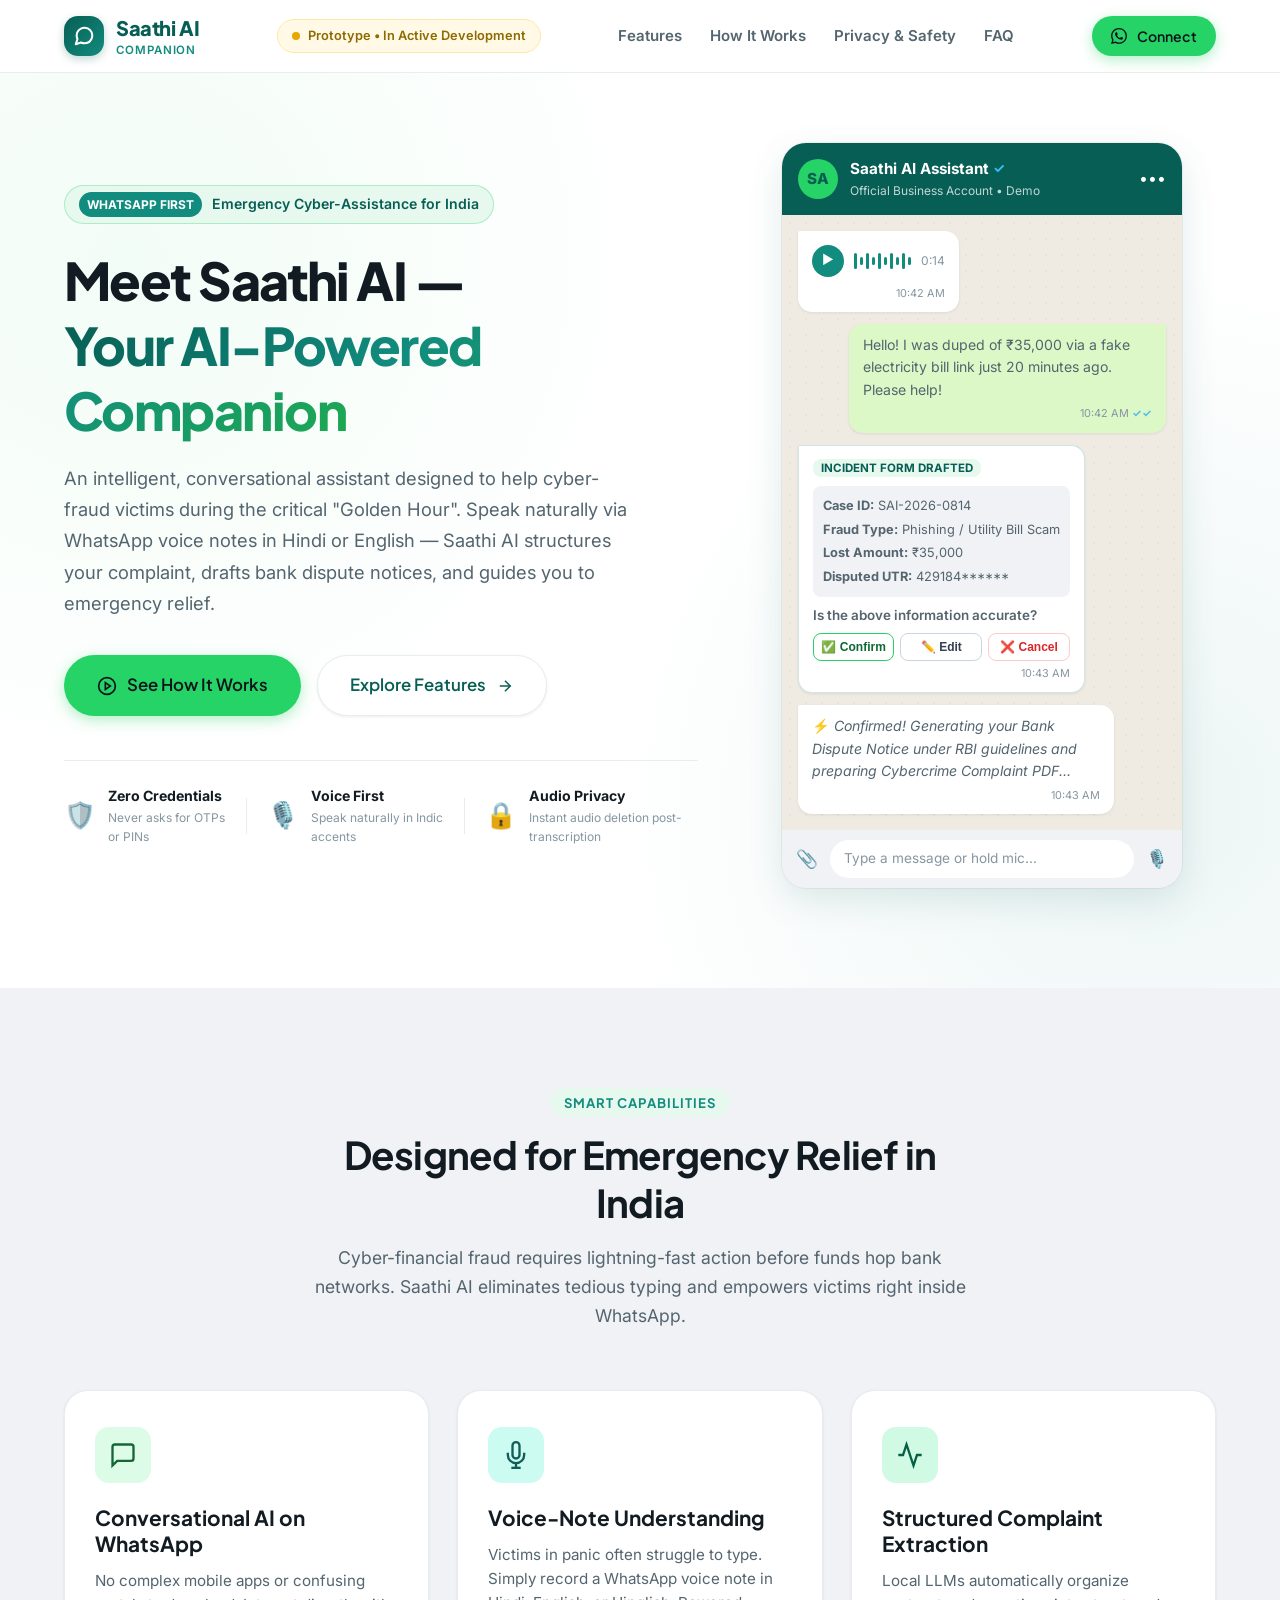
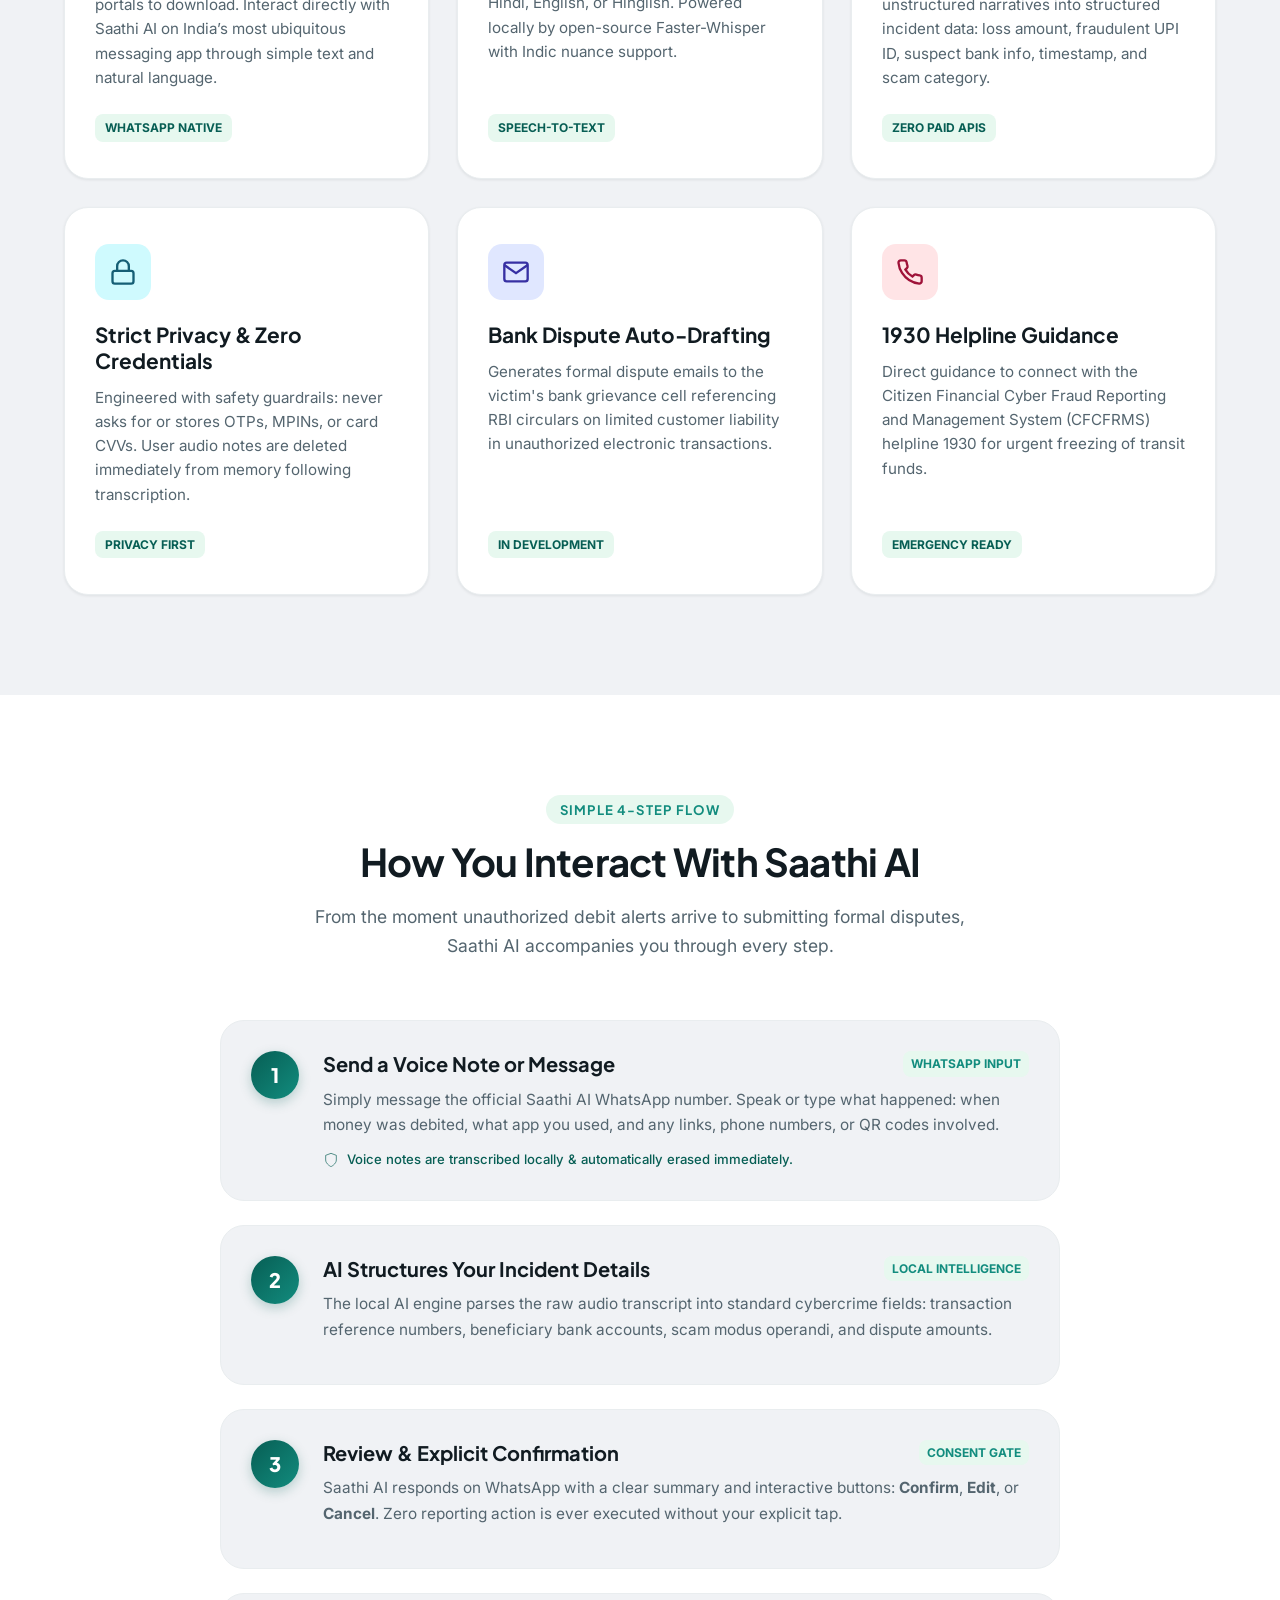
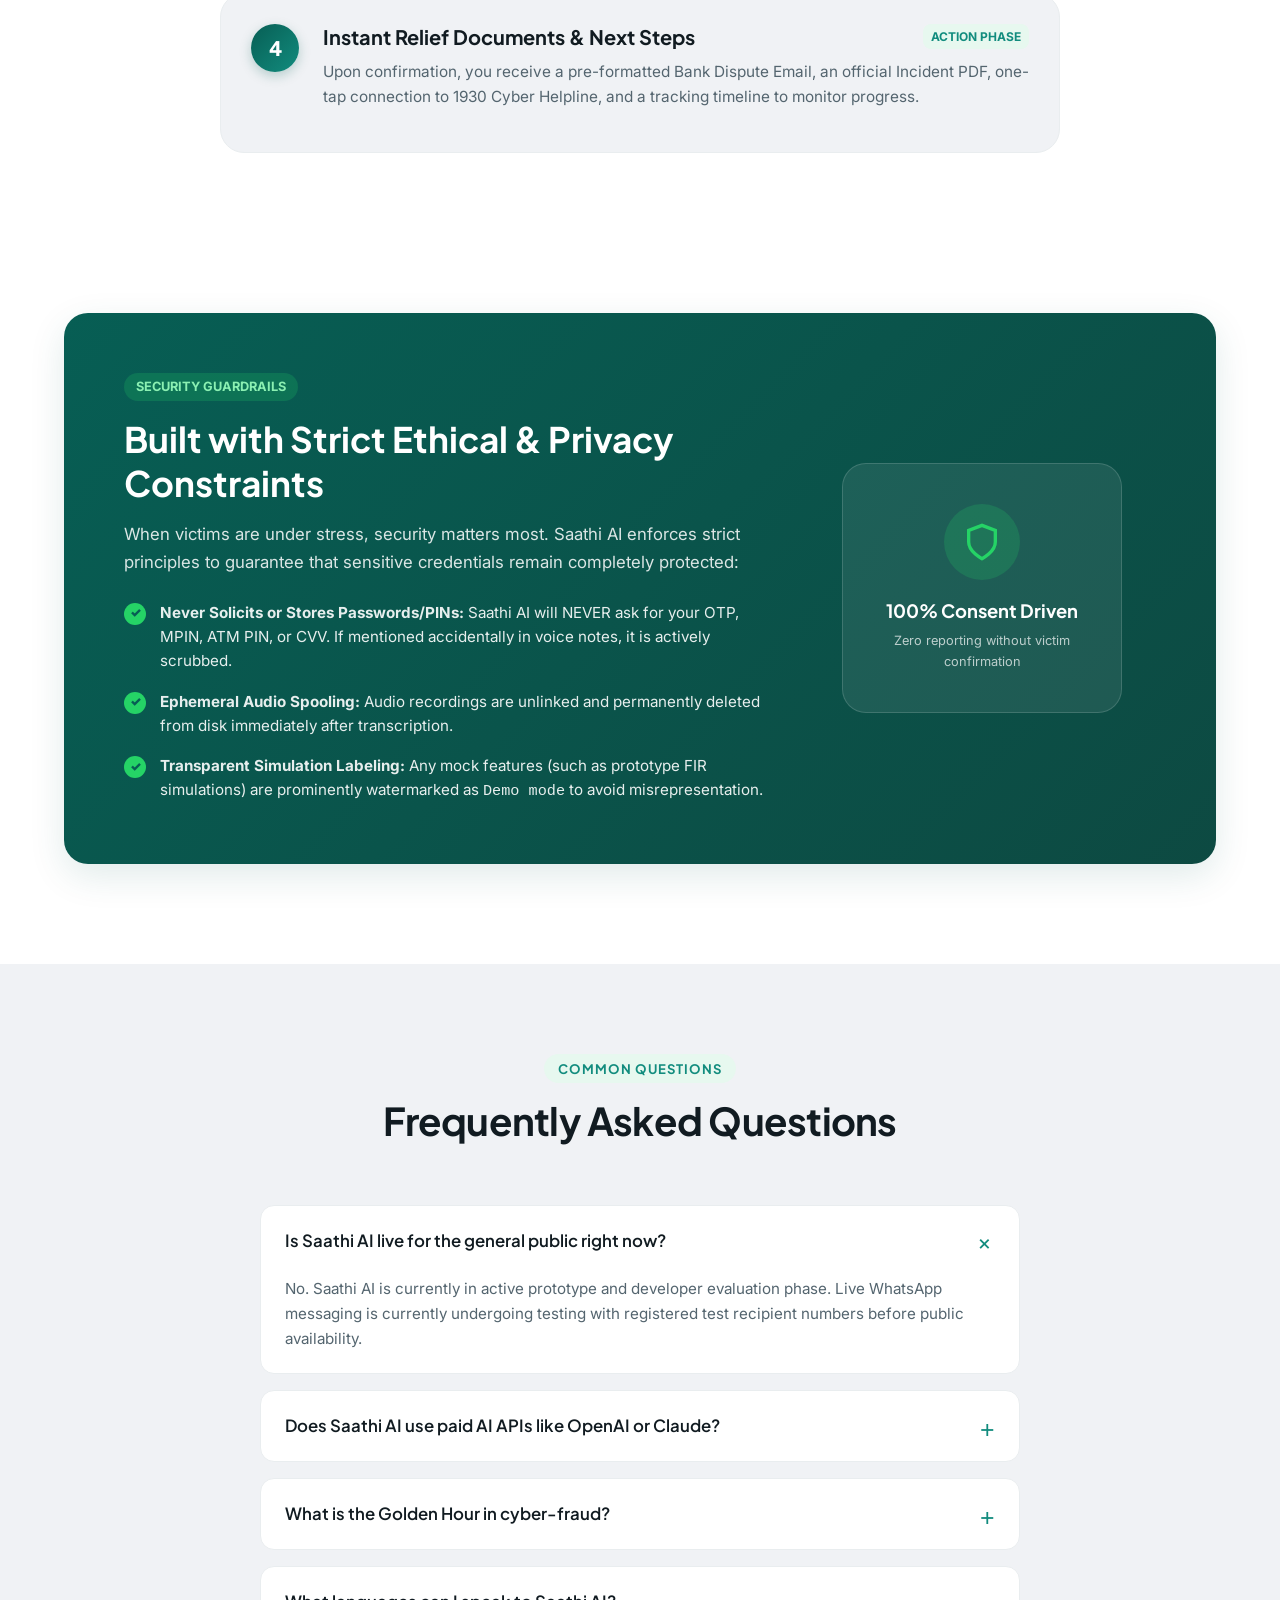
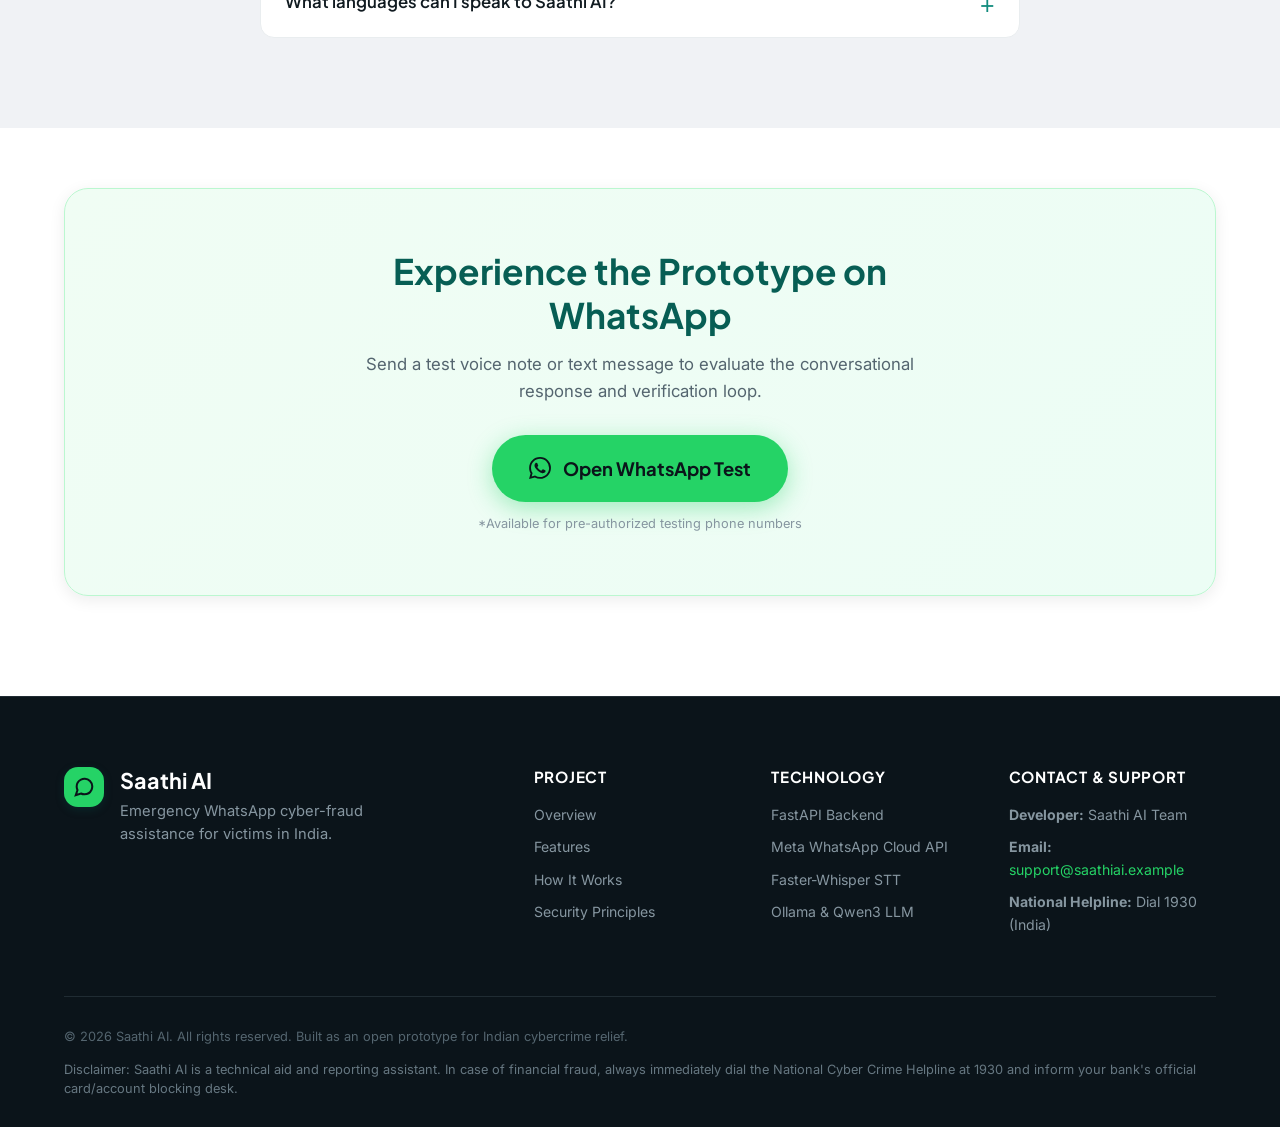
==== saathi-ai-landing/index.html @ 62396383 "feat(landing): create professional responsive Saathi AI landing page for Vercel deployment" ====
<!DOCTYPE html>
<html lang="en">
<head>
  <meta charset="UTF-8">
  <meta name="viewport" content="width=device-width, initial-scale=1.0">
  <title>Saathi AI — Your AI-Powered Companion</title>
  <meta name="description" content="Saathi AI is an intelligent emergency companion on WhatsApp providing voice-first cybercrime reporting guidance, bank dispute generation, and step-by-step assistance for fraud victims in India.">
  <meta name="keywords" content="Saathi AI, cybercrime assistant, WhatsApp AI, cyber fraud India, voice note complaint, 1930 cyber helpline">
  <meta property="og:title" content="Saathi AI — Your AI-Powered Companion">
  <meta property="og:description" content="Accessible, voice-first assistance on WhatsApp for cyber-fraud victims during the critical golden hour.">
  <meta property="og:type" content="website">

  <!-- Google Fonts -->
  <link rel="preconnect" href="https://fonts.googleapis.com">
  <link rel="preconnect" href="https://fonts.gstatic.com" crossorigin>
  <link href="https://fonts.googleapis.com/css2?family=Plus+Jakarta+Sans:wght@400;500;600;700;800&family=Inter:wght@400;500;600&display=swap" rel="stylesheet">

  <link rel="stylesheet" href="styles.css">
</head>
<body>

  <!-- Navigation -->
  <header class="navbar" id="navbar">
    <div class="nav-container">
      <a href="#" class="nav-logo" id="nav-logo">
        <div class="logo-icon">
          <svg viewBox="0 0 24 24" fill="none" stroke="currentColor" stroke-width="2.2" stroke-linecap="round" stroke-linejoin="round">
            <path d="M21 11.5a8.38 8.38 0 0 1-.9 3.8 8.5 8.5 0 0 1-7.6 4.7 8.38 8.38 0 0 1-3.8-.9L3 21l1.9-5.7a8.38 8.38 0 0 1-.9-3.8 8.5 8.5 0 0 1 4.7-7.6 8.38 8.38 0 0 1 3.8-.9h.5a8.48 8.48 0 0 1 8 8v.5z"/>
          </svg>
        </div>
        <div class="logo-text">
          <span class="brand-name">Saathi AI</span>
          <span class="brand-tag">Companion</span>
        </div>
      </a>

      <div class="status-badge" id="status-badge">
        <span class="pulse-dot"></span>
        <span>Prototype • In Active Development</span>
      </div>

      <nav class="nav-links" id="nav-links">
        <a href="#features" class="nav-link">Features</a>
        <a href="#how-it-works" class="nav-link">How It Works</a>
        <a href="#safety" class="nav-link">Privacy & Safety</a>
        <a href="#faq" class="nav-link">FAQ</a>
      </nav>

      <div class="nav-actions">
        <a href="#whatsapp-cta" class="btn btn-primary btn-sm" id="nav-whatsapp-btn">
          <svg viewBox="0 0 24 24" fill="currentColor" width="16" height="16">
            <path d="M17.472 14.382c-.297-.149-1.758-.867-2.03-.967-.273-.099-.471-.148-.67.15-.197.297-.767.966-.94 1.164-.173.199-.347.223-.644.075-.297-.15-1.255-.463-2.39-1.475-.883-.788-1.48-1.761-1.653-2.059-.173-.297-.018-.458.13-.606.134-.133.298-.347.446-.52.149-.174.198-.298.298-.497.099-.198.05-.371-.025-.52-.075-.149-.669-1.612-.916-2.207-.242-.579-.487-.5-.669-.51-.173-.008-.371-.01-.57-.01-.198 0-.52.074-.792.372-.272.297-1.04 1.016-1.04 2.479 0 1.462 1.065 2.875 1.213 3.074.149.198 2.096 3.2 5.077 4.487.709.306 1.262.489 1.694.625.712.227 1.36.195 1.871.118.571-.085 1.758-.719 2.006-1.413.248-.694.248-1.289.173-1.413-.074-.124-.272-.198-.57-.347m-5.421 7.403h-.004a9.87 9.87 0 01-5.031-1.378l-.361-.214-3.741.982.998-3.648-.235-.374a9.86 9.86 0 01-1.51-5.26c.001-5.45 4.436-9.884 9.888-9.884 2.64 0 5.122 1.03 6.988 2.898a9.825 9.825 0 012.893 6.994c-.003 5.45-4.437 9.884-9.885 9.884m8.413-18.297A11.815 11.815 0 0012.05 0C5.495 0 .16 5.335.157 11.892c0 2.096.547 4.142 1.588 5.945L.057 24l6.305-1.654a11.882 11.882 0 005.683 1.448h.005c6.554 0 11.89-5.335 11.893-11.893a11.821 11.821 0 00-3.48-8.413z"/>
          </svg>
          <span>Connect</span>
        </a>
        <button class="mobile-toggle" id="mobile-toggle" aria-label="Toggle navigation menu">
          <span></span>
          <span></span>
          <span></span>
        </button>
      </div>
    </div>
  </header>

  <!-- Hero Section -->
  <main>
    <section class="hero-section" id="hero">
      <div class="hero-bg-glow"></div>
      <div class="container hero-container">
        
        <div class="hero-content">
          <div class="announcement-pill" id="hero-badge">
            <span class="pill-badge">WhatsApp First</span>
            <span class="pill-text">Emergency Cyber-Assistance for India</span>
          </div>

          <h1 class="hero-title" id="hero-title">
            Meet Saathi AI — <br>
            <span class="text-gradient">Your AI-Powered Companion</span>
          </h1>

          <p class="hero-subtitle" id="hero-subtitle">
            An intelligent, conversational assistant designed to help cyber-fraud victims during the critical "Golden Hour". Speak naturally via WhatsApp voice notes in Hindi or English — Saathi AI structures your complaint, drafts bank dispute notices, and guides you to emergency relief.
          </p>

          <div class="hero-cta-group">
            <a href="#how-it-works" class="btn btn-primary btn-lg" id="cta-explore-btn">
              <svg viewBox="0 0 24 24" fill="none" stroke="currentColor" stroke-width="2" width="20" height="20">
                <circle cx="12" cy="12" r="10"></circle>
                <polygon points="10 8 16 12 10 16 10 8"></polygon>
              </svg>
              <span>See How It Works</span>
            </a>
            <a href="#features" class="btn btn-secondary btn-lg" id="cta-features-btn">
              <span>Explore Features</span>
              <svg viewBox="0 0 24 24" fill="none" stroke="currentColor" stroke-width="2" width="18" height="18">
                <line x1="5" y1="12" x2="19" y2="12"></line>
                <polyline points="12 5 19 12 12 19"></polyline>
              </svg>
            </a>
          </div>

          <div class="hero-trust-metrics">
            <div class="trust-item">
              <span class="trust-icon">🛡️</span>
              <div class="trust-text">
                <strong>Zero Credentials</strong>
                <span>Never asks for OTPs or PINs</span>
              </div>
            </div>
            <div class="trust-divider"></div>
            <div class="trust-item">
              <span class="trust-icon">🎙️</span>
              <div class="trust-text">
                <strong>Voice First</strong>
                <span>Speak naturally in Indic accents</span>
              </div>
            </div>
            <div class="trust-divider"></div>
            <div class="trust-item">
              <span class="trust-icon">🔒</span>
              <div class="trust-text">
                <strong>Audio Privacy</strong>
                <span>Instant audio deletion post-transcription</span>
              </div>
            </div>
          </div>
        </div>

        <!-- WhatsApp Chat Simulation Device -->
        <div class="hero-visual">
          <div class="chat-device-card" id="chat-simulation">
            <div class="device-header">
              <div class="wa-avatar">
                <div class="wa-bot-avatar">SA</div>
              </div>
              <div class="wa-contact-info">
                <div class="wa-name">Saathi AI Assistant <span class="verified-check">✓</span></div>
                <div class="wa-status">Official Business Account • Demo</div>
              </div>
              <div class="wa-actions">
                <span class="dot-menu">•••</span>
              </div>
            </div>

            <div class="device-body" id="chat-messages">
              <div class="wa-bubble wa-incoming" style="animation-delay: 0.1s;">
                <div class="voice-note-preview">
                  <div class="play-btn">▶</div>
                  <div class="waveform">
                    <span></span><span></span><span></span><span></span><span></span><span></span><span></span><span></span><span></span><span></span>
                  </div>
                  <span class="voice-duration">0:14</span>
                </div>
                <div class="wa-time">10:42 AM</div>
              </div>

              <div class="wa-bubble wa-outgoing" style="animation-delay: 0.3s;">
                <p>Hello! I was duped of ₹35,000 via a fake electricity bill link just 20 minutes ago. Please help!</p>
                <div class="wa-time">10:42 AM <span class="blue-ticks">✓✓</span></div>
              </div>

              <div class="wa-bubble wa-incoming system-card" style="animation-delay: 0.5s;">
                <div class="system-header">
                  <span class="badge-tag">Incident Form Drafted</span>
                </div>
                <div class="form-preview">
                  <p><strong>Case ID:</strong> SAI-2026-0814</p>
                  <p><strong>Fraud Type:</strong> Phishing / Utility Bill Scam</p>
                  <p><strong>Lost Amount:</strong> ₹35,000</p>
                  <p><strong>Disputed UTR:</strong> 429184******</p>
                </div>
                <p class="verification-prompt">Is the above information accurate?</p>
                <div class="chat-buttons">
                  <button class="chat-btn btn-confirm">✅ Confirm</button>
                  <button class="chat-btn btn-edit">✏️ Edit</button>
                  <button class="chat-btn btn-cancel">❌ Cancel</button>
                </div>
                <div class="wa-time">10:43 AM</div>
              </div>

              <div class="wa-bubble wa-incoming" style="animation-delay: 0.7s;">
                <p>⚡ <em>Confirmed! Generating your Bank Dispute Notice under RBI guidelines and preparing Cybercrime Complaint PDF...</em></p>
                <div class="wa-time">10:43 AM</div>
              </div>
            </div>

            <div class="device-footer">
              <span class="type-icon">📎</span>
              <div class="type-input">Type a message or hold mic...</div>
              <span class="mic-icon">🎙️</span>
            </div>
          </div>
        </div>

      </div>
    </section>

    <!-- Features Section -->
    <section class="features-section" id="features">
      <div class="container">
        
        <div class="section-header text-center">
          <div class="section-tag" id="features-tag">Smart Capabilities</div>
          <h2 class="section-title">Designed for Emergency Relief in India</h2>
          <p class="section-description">
            Cyber-financial fraud requires lightning-fast action before funds hop bank networks. Saathi AI eliminates tedious typing and empowers victims right inside WhatsApp.
          </p>
        </div>

        <div class="features-grid">
          
          <div class="feature-card" id="feature-conversational">
            <div class="card-icon-wrapper bg-green-soft">
              <svg viewBox="0 0 24 24" fill="none" stroke="currentColor" stroke-width="2" class="feature-svg">
                <path d="M21 15a2 2 0 0 1-2 2H7l-4 4V5a2 2 0 0 1 2-2h14a2 2 0 0 1 2 2z"></path>
              </svg>
            </div>
            <h3 class="card-title">Conversational AI on WhatsApp</h3>
            <p class="card-text">
              No complex mobile apps or confusing portals to download. Interact directly with Saathi AI on India’s most ubiquitous messaging app through simple text and natural language.
            </p>
            <div class="card-badge">WhatsApp Native</div>
          </div>

          <div class="feature-card" id="feature-voice">
            <div class="card-icon-wrapper bg-teal-soft">
              <svg viewBox="0 0 24 24" fill="none" stroke="currentColor" stroke-width="2" class="feature-svg">
                <path d="M12 1a3 3 0 0 0-3 3v8a3 3 0 0 0 6 0V4a3 3 0 0 0-3-3z"></path>
                <path d="M19 10v2a7 7 0 0 1-14 0v-2"></path>
                <line x1="12" y1="19" x2="12" y2="23"></line>
                <line x1="8" y1="23" x2="16" y2="23"></line>
              </svg>
            </div>
            <h3 class="card-title">Voice-Note Understanding</h3>
            <p class="card-text">
              Victims in panic often struggle to type. Simply record a WhatsApp voice note in Hindi, English, or Hinglish. Powered locally by open-source Faster-Whisper with Indic nuance support.
            </p>
            <div class="card-badge">Speech-to-Text</div>
          </div>

          <div class="feature-card" id="feature-structuring">
            <div class="card-icon-wrapper bg-emerald-soft">
              <svg viewBox="0 0 24 24" fill="none" stroke="currentColor" stroke-width="2" class="feature-svg">
                <polyline points="22 12 18 12 15 21 9 3 6 12 2 12"></polyline>
              </svg>
            </div>
            <h3 class="card-title">Structured Complaint Extraction</h3>
            <p class="card-text">
              Local LLMs automatically organize unstructured narratives into structured incident data: loss amount, fraudulent UPI ID, suspect bank info, timestamp, and scam category.
            </p>
            <div class="card-badge">Zero Paid APIs</div>
          </div>

          <div class="feature-card" id="feature-privacy">
            <div class="card-icon-wrapper bg-cyan-soft">
              <svg viewBox="0 0 24 24" fill="none" stroke="currentColor" stroke-width="2" class="feature-svg">
                <rect x="3" y="11" width="18" height="11" rx="2" ry="2"></rect>
                <path d="M7 11V7a5 5 0 0 1 10 0v4"></path>
              </svg>
            </div>
            <h3 class="card-title">Strict Privacy & Zero Credentials</h3>
            <p class="card-text">
              Engineered with safety guardrails: never asks for or stores OTPs, MPINs, or card CVVs. User audio notes are deleted immediately from memory following transcription.
            </p>
            <div class="card-badge">Privacy First</div>
          </div>

          <div class="feature-card" id="feature-bank-email">
            <div class="card-icon-wrapper bg-indigo-soft">
              <svg viewBox="0 0 24 24" fill="none" stroke="currentColor" stroke-width="2" class="feature-svg">
                <path d="M4 4h16c1.1 0 2 .9 2 2v12c0 1.1-.9 2-2 2H4c-1.1 0-2-.9-2-2V6c0-1.1.9-2 2-2z"></path>
                <polyline points="22,6 12,13 2,6"></polyline>
              </svg>
            </div>
            <h3 class="card-title">Bank Dispute Auto-Drafting</h3>
            <p class="card-text">
              Generates formal dispute emails to the victim's bank grievance cell referencing RBI circulars on limited customer liability in unauthorized electronic transactions.
            </p>
            <div class="card-badge">In Development</div>
          </div>

          <div class="feature-card" id="feature-helpline">
            <div class="card-icon-wrapper bg-rose-soft">
              <svg viewBox="0 0 24 24" fill="none" stroke="currentColor" stroke-width="2" class="feature-svg">
                <path d="M22 16.92v3a2 2 0 0 1-2.18 2 19.79 19.79 0 0 1-8.63-3.07 19.5 19.5 0 0 1-6-6 19.79 19.79 0 0 1-3.07-8.67A2 2 0 0 1 4.11 2h3a2 2 0 0 1 2 1.72 12.84 12.84 0 0 0 .7 2.81 2 2 0 0 1-.45 2.11L8.09 9.91a16 16 0 0 0 6 6l1.27-1.27a2 2 0 0 1 2.11-.45 12.84 12.84 0 0 0 2.81.7A2 2 0 0 1 22 16.92z"></path>
              </svg>
            </div>
            <h3 class="card-title">1930 Helpline Guidance</h3>
            <p class="card-text">
              Direct guidance to connect with the Citizen Financial Cyber Fraud Reporting and Management System (CFCFRMS) helpline 1930 for urgent freezing of transit funds.
            </p>
            <div class="card-badge">Emergency Ready</div>
          </div>

        </div>

      </div>
    </section>

    <!-- How It Works Section -->
    <section class="workflow-section" id="how-it-works">
      <div class="container">
        
        <div class="section-header text-center">
          <div class="section-tag" id="how-tag">Simple 4-Step Flow</div>
          <h2 class="section-title">How You Interact With Saathi AI</h2>
          <p class="section-description">
            From the moment unauthorized debit alerts arrive to submitting formal disputes, Saathi AI accompanies you through every step.
          </p>
        </div>

        <div class="timeline-container">
          
          <div class="timeline-step">
            <div class="step-marker">
              <span class="step-num">1</span>
            </div>
            <div class="step-content">
              <div class="step-header">
                <h3 class="step-title">Send a Voice Note or Message</h3>
                <span class="step-tag">WhatsApp Input</span>
              </div>
              <p class="step-desc">
                Simply message the official Saathi AI WhatsApp number. Speak or type what happened: when money was debited, what app you used, and any links, phone numbers, or QR codes involved.
              </p>
              <div class="step-note">
                <svg viewBox="0 0 24 24" fill="none" stroke="currentColor" width="16" height="16">
                  <path d="M12 22s8-4 8-10V5l-8-3-8 3v7c0 6 8 10 8 10z"></path>
                </svg>
                <span>Voice notes are transcribed locally & automatically erased immediately.</span>
              </div>
            </div>
          </div>

          <div class="timeline-step">
            <div class="step-marker">
              <span class="step-num">2</span>
            </div>
            <div class="step-content">
              <div class="step-header">
                <h3 class="step-title">AI Structures Your Incident Details</h3>
                <span class="step-tag">Local Intelligence</span>
              </div>
              <p class="step-desc">
                The local AI engine parses the raw audio transcript into standard cybercrime fields: transaction reference numbers, beneficiary bank accounts, scam modus operandi, and dispute amounts.
              </p>
            </div>
          </div>

          <div class="timeline-step">
            <div class="step-marker">
              <span class="step-num">3</span>
            </div>
            <div class="step-content">
              <div class="step-header">
                <h3 class="step-title">Review & Explicit Confirmation</h3>
                <span class="step-tag">Consent Gate</span>
              </div>
              <p class="step-desc">
                Saathi AI responds on WhatsApp with a clear summary and interactive buttons: <strong>Confirm</strong>, <strong>Edit</strong>, or <strong>Cancel</strong>. Zero reporting action is ever executed without your explicit tap.
              </p>
            </div>
          </div>

          <div class="timeline-step">
            <div class="step-marker">
              <span class="step-num">4</span>
            </div>
            <div class="step-content">
              <div class="step-header">
                <h3 class="step-title">Instant Relief Documents & Next Steps</h3>
                <span class="step-tag">Action Phase</span>
              </div>
              <p class="step-desc">
                Upon confirmation, you receive a pre-formatted Bank Dispute Email, an official Incident PDF, one-tap connection to 1930 Cyber Helpline, and a tracking timeline to monitor progress.
              </p>
            </div>
          </div>

        </div>

      </div>
    </section>

    <!-- Safety & Privacy Commitment -->
    <section class="safety-section" id="safety">
      <div class="container">
        <div class="safety-banner">
          <div class="safety-content">
            <div class="safety-badge">Security Guardrails</div>
            <h2 class="safety-title">Built with Strict Ethical & Privacy Constraints</h2>
            <p class="safety-desc">
              When victims are under stress, security matters most. Saathi AI enforces strict principles to guarantee that sensitive credentials remain completely protected:
            </p>
            <ul class="safety-list">
              <li>
                <span class="check-icon">✓</span>
                <div><strong>Never Solicits or Stores Passwords/PINs:</strong> Saathi AI will NEVER ask for your OTP, MPIN, ATM PIN, or CVV. If mentioned accidentally in voice notes, it is actively scrubbed.</div>
              </li>
              <li>
                <span class="check-icon">✓</span>
                <div><strong>Ephemeral Audio Spooling:</strong> Audio recordings are unlinked and permanently deleted from disk immediately after transcription.</div>
              </li>
              <li>
                <span class="check-icon">✓</span>
                <div><strong>Transparent Simulation Labeling:</strong> Any mock features (such as prototype FIR simulations) are prominently watermarked as <code>Demo mode</code> to avoid misrepresentation.</div>
              </li>
            </ul>
          </div>
          <div class="safety-visual">
            <div class="shield-graphic">
              <div class="shield-circle">
                <svg viewBox="0 0 24 24" fill="none" stroke="currentColor" stroke-width="2" class="shield-icon">
                  <path d="M12 22s8-4 8-10V5l-8-3-8 3v7c0 6 8 10 8 10z"></path>
                </svg>
              </div>
              <span class="shield-label">100% Consent Driven</span>
              <span class="shield-sub">Zero reporting without victim confirmation</span>
            </div>
          </div>
        </div>
      </div>
    </section>

    <!-- Interactive FAQ Section -->
    <section class="faq-section" id="faq">
      <div class="container">
        <div class="section-header text-center">
          <div class="section-tag">Common Questions</div>
          <h2 class="section-title">Frequently Asked Questions</h2>
        </div>

        <div class="faq-accordion" id="faq-accordion">
          
          <div class="faq-item">
            <button class="faq-question" aria-expanded="false">
              <span>Is Saathi AI live for the general public right now?</span>
              <span class="faq-arrow">+</span>
            </button>
            <div class="faq-answer">
              <p>
                No. Saathi AI is currently in active prototype and developer evaluation phase. Live WhatsApp messaging is currently undergoing testing with registered test recipient numbers before public availability.
              </p>
            </div>
          </div>

          <div class="faq-item">
            <button class="faq-question" aria-expanded="false">
              <span>Does Saathi AI use paid AI APIs like OpenAI or Claude?</span>
              <span class="faq-arrow">+</span>
            </button>
            <div class="faq-answer">
              <p>
                No. Saathi AI is built strictly with self-hosted open-source models (Faster-Whisper for transcription and Ollama running Qwen models for extraction), ensuring privacy and sustainability without recurring API costs.
              </p>
            </div>
          </div>

          <div class="faq-item">
            <button class="faq-question" aria-expanded="false">
              <span>What is the Golden Hour in cyber-fraud?</span>
              <span class="faq-arrow">+</span>
            </button>
            <div class="faq-answer">
              <p>
                The first 2 to 3 hours immediately following an unauthorized transaction represent the critical window when fraudulent funds can be flagged and frozen in transit across beneficiary accounts before scammers cash out via ATMs or crypto.
              </p>
            </div>
          </div>

          <div class="faq-item">
            <button class="faq-question" aria-expanded="false">
              <span>What languages can I speak to Saathi AI?</span>
              <span class="faq-arrow">+</span>
            </button>
            <div class="faq-answer">
              <p>
                The speech recognition engine supports Hindi, English, and conversational Hinglish commonly used across India, allowing you to narrate your situation naturally without formal phrasing.
              </p>
            </div>
          </div>

        </div>
      </div>
    </section>

    <!-- WhatsApp CTA Banner -->
    <section class="cta-banner-section" id="whatsapp-cta">
      <div class="container">
        <div class="cta-banner-card">
          <div class="cta-banner-content">
            <h2 class="cta-title">Experience the Prototype on WhatsApp</h2>
            <p class="cta-subtitle">
              Send a test voice note or text message to evaluate the conversational response and verification loop.
            </p>
            <div class="cta-actions">
              <a href="https://wa.me/?text=Hello%20Saathi%20AI" target="_blank" rel="noopener noreferrer" class="btn btn-whatsapp-large" id="cta-launch-wa">
                <svg viewBox="0 0 24 24" fill="currentColor" width="22" height="22">
                  <path d="M17.472 14.382c-.297-.149-1.758-.867-2.03-.967-.273-.099-.471-.148-.67.15-.197.297-.767.966-.94 1.164-.173.199-.347.223-.644.075-.297-.15-1.255-.463-2.39-1.475-.883-.788-1.48-1.761-1.653-2.059-.173-.297-.018-.458.13-.606.134-.133.298-.347.446-.52.149-.174.198-.298.298-.497.099-.198.05-.371-.025-.52-.075-.149-.669-1.612-.916-2.207-.242-.579-.487-.5-.669-.51-.173-.008-.371-.01-.57-.01-.198 0-.52.074-.792.372-.272.297-1.04 1.016-1.04 2.479 0 1.462 1.065 2.875 1.213 3.074.149.198 2.096 3.2 5.077 4.487.709.306 1.262.489 1.694.625.712.227 1.36.195 1.871.118.571-.085 1.758-.719 2.006-1.413.248-.694.248-1.289.173-1.413-.074-.124-.272-.198-.57-.347m-5.421 7.403h-.004a9.87 9.87 0 01-5.031-1.378l-.361-.214-3.741.982.998-3.648-.235-.374a9.86 9.86 0 01-1.51-5.26c.001-5.45 4.436-9.884 9.888-9.884 2.64 0 5.122 1.03 6.988 2.898a9.825 9.825 0 012.893 6.994c-.003 5.45-4.437 9.884-9.885 9.884m8.413-18.297A11.815 11.815 0 0012.05 0C5.495 0 .16 5.335.157 11.892c0 2.096.547 4.142 1.588 5.945L.057 24l6.305-1.654a11.882 11.882 0 005.683 1.448h.005c6.554 0 11.89-5.335 11.893-11.893a11.821 11.821 0 00-3.48-8.413z"/>
                </svg>
                <span>Open WhatsApp Test</span>
              </a>
              <span class="cta-note">*Available for pre-authorized testing phone numbers</span>
            </div>
          </div>
        </div>
      </div>
    </section>
  </main>

  <!-- Footer -->
  <footer class="footer" id="footer">
    <div class="container footer-container">
      <div class="footer-top">
        <div class="footer-brand">
          <div class="logo-icon footer-logo-icon">
            <svg viewBox="0 0 24 24" fill="none" stroke="currentColor" stroke-width="2.2">
              <path d="M21 11.5a8.38 8.38 0 0 1-.9 3.8 8.5 8.5 0 0 1-7.6 4.7 8.38 8.38 0 0 1-3.8-.9L3 21l1.9-5.7a8.38 8.38 0 0 1-.9-3.8 8.5 8.5 0 0 1 4.7-7.6 8.38 8.38 0 0 1 3.8-.9h.5a8.48 8.48 0 0 1 8 8v.5z"/>
            </svg>
          </div>
          <div>
            <h3 class="footer-brand-title">Saathi AI</h3>
            <p class="footer-brand-desc">Emergency WhatsApp cyber-fraud assistance for victims in India.</p>
          </div>
        </div>

        <div class="footer-links-group">
          <div class="footer-col">
            <h4>Project</h4>
            <a href="#hero">Overview</a>
            <a href="#features">Features</a>
            <a href="#how-it-works">How It Works</a>
            <a href="#safety">Security Principles</a>
          </div>

          <div class="footer-col">
            <h4>Technology</h4>
            <span>FastAPI Backend</span>
            <span>Meta WhatsApp Cloud API</span>
            <span>Faster-Whisper STT</span>
            <span>Ollama & Qwen3 LLM</span>
          </div>

          <div class="footer-col">
            <h4>Contact & Support</h4>
            <p class="contact-item"><strong>Developer:</strong> Saathi AI Team</p>
            <p class="contact-item"><strong>Email:</strong> <a href="mailto:support@saathiai.example">support@saathiai.example</a></p>
            <p class="contact-item"><strong>National Helpline:</strong> Dial 1930 (India)</p>
          </div>
        </div>
      </div>

      <div class="footer-bottom">
        <p class="copyright">© 2026 Saathi AI. All rights reserved. Built as an open prototype for Indian cybercrime relief.</p>
        <p class="disclaimer">Disclaimer: Saathi AI is a technical aid and reporting assistant. In case of financial fraud, always immediately dial the National Cyber Crime Helpline at 1930 and inform your bank's official card/account blocking desk.</p>
      </div>
    </div>
  </footer>

  <script src="script.js"></script>
</body>
</html>
---- saathi-ai-landing/styles.css ----
/* ==========================================================================
   Saathi AI — Modern WhatsApp-Inspired Landing Page Stylesheet
   ========================================================================== */

:root {
  /* WhatsApp Brand Color Palette */
  --wa-primary: #128C7E;
  --wa-primary-dark: #075E54;
  --wa-accent: #25D366;
  --wa-accent-hover: #20bd5a;
  --wa-light-green: #e7f8ef;
  --wa-bubble-in: #ffffff;
  --wa-bubble-out: #dcf8c6;
  --wa-bg-chat: #efeae2;
  
  /* Neutral & Dark UI Shades */
  --text-main: #111b21;
  --text-secondary: #54656f;
  --text-muted: #8696a0;
  --surface-white: #ffffff;
  --surface-alt: #f0f2f5;
  --surface-card: #ffffff;
  --border-light: #e9edef;
  --border-subtle: #d1d7db;
  
  /* Shadows & Glows */
  --shadow-sm: 0 1px 3px rgba(11, 20, 26, 0.08);
  --shadow-md: 0 4px 16px rgba(11, 20, 26, 0.08);
  --shadow-lg: 0 12px 36px rgba(7, 94, 84, 0.12);
  --shadow-glow: 0 0 24px rgba(37, 211, 102, 0.25);

  /* Typography */
  --font-heading: 'Plus Jakarta Sans', -apple-system, BlinkMacSystemFont, 'Segoe UI', Roboto, sans-serif;
  --font-body: 'Inter', -apple-system, BlinkMacSystemFont, 'Segoe UI', Roboto, sans-serif;
  
  /* Radius */
  --radius-sm: 8px;
  --radius-md: 14px;
  --radius-lg: 24px;
  --radius-full: 9999px;

  /* Transitions */
  --transition-fast: 0.2s cubic-bezier(0.4, 0, 0.2, 1);
  --transition-smooth: 0.35s cubic-bezier(0.16, 1, 0.3, 1);
}

/* Reset & Base */
*, *::before, *::after {
  box-sizing: border-box;
  margin: 0;
  padding: 0;
}

html {
  scroll-behavior: smooth;
  font-size: 16px;
}

body {
  font-family: var(--font-body);
  color: var(--text-main);
  background-color: var(--surface-white);
  line-height: 1.6;
  -webkit-font-smoothing: antialiased;
  -moz-osx-font-smoothing: grayscale;
  overflow-x: hidden;
}

/* Typography Helpers */
h1, h2, h3, h4, h5, h6 {
  font-family: var(--font-heading);
  color: var(--text-main);
  font-weight: 700;
  line-height: 1.25;
}

p {
  color: var(--text-secondary);
}

a {
  text-decoration: none;
  color: inherit;
  transition: color var(--transition-fast);
}

.container {
  width: 100%;
  max-width: 1200px;
  margin: 0 auto;
  padding: 0 24px;
}

.text-center {
  text-align: center;
}

.text-gradient {
  background: linear-gradient(135deg, var(--wa-primary-dark) 0%, var(--wa-primary) 50%, #1da851 100%);
  -webkit-background-clip: text;
  -webkit-text-fill-color: transparent;
}

/* ==========================================================================
   Buttons & Interactive Elements
   ========================================================================== */

.btn {
  display: inline-flex;
  align-items: center;
  justify-content: center;
  gap: 10px;
  font-family: var(--font-heading);
  font-weight: 600;
  font-size: 0.95rem;
  border-radius: var(--radius-full);
  padding: 12px 24px;
  cursor: pointer;
  border: 1px solid transparent;
  transition: all var(--transition-smooth);
}

.btn-sm {
  padding: 8px 18px;
  font-size: 0.88rem;
}

.btn-lg {
  padding: 16px 32px;
  font-size: 1.05rem;
}

.btn-primary {
  background-color: var(--wa-accent);
  color: #0b141a;
  box-shadow: 0 4px 14px rgba(37, 211, 102, 0.35);
}

.btn-primary:hover {
  background-color: var(--wa-accent-hover);
  transform: translateY(-2px);
  box-shadow: 0 6px 20px rgba(37, 211, 102, 0.45);
}

.btn-secondary {
  background-color: var(--surface-white);
  color: var(--wa-primary-dark);
  border-color: var(--border-light);
  box-shadow: var(--shadow-sm);
}

.btn-secondary:hover {
  background-color: var(--surface-alt);
  border-color: var(--border-subtle);
  transform: translateY(-2px);
}

.btn-whatsapp-large {
  display: inline-flex;
  align-items: center;
  gap: 12px;
  background-color: var(--wa-accent);
  color: #0b141a;
  font-family: var(--font-heading);
  font-size: 1.15rem;
  font-weight: 700;
  padding: 18px 36px;
  border-radius: var(--radius-full);
  box-shadow: 0 6px 24px rgba(37, 211, 102, 0.4);
  transition: all var(--transition-smooth);
}

.btn-whatsapp-large:hover {
  background-color: var(--wa-accent-hover);
  transform: translateY(-3px) scale(1.02);
  box-shadow: 0 8px 32px rgba(37, 211, 102, 0.5);
}

/* ==========================================================================
   Navigation Bar
   ========================================================================== */

.navbar {
  position: sticky;
  top: 0;
  left: 0;
  right: 0;
  background-color: rgba(255, 255, 255, 0.92);
  backdrop-filter: blur(12px);
  -webkit-backdrop-filter: blur(12px);
  border-bottom: 1px solid var(--border-light);
  z-index: 1000;
  transition: all var(--transition-fast);
}

.nav-container {
  display: flex;
  align-items: center;
  justify-content: space-between;
  height: 72px;
  max-width: 1200px;
  margin: 0 auto;
  padding: 0 24px;
}

.nav-logo {
  display: flex;
  align-items: center;
  gap: 12px;
}

.logo-icon {
  width: 40px;
  height: 40px;
  border-radius: var(--radius-md);
  background: linear-gradient(135deg, var(--wa-primary-dark), var(--wa-primary));
  color: var(--surface-white);
  display: flex;
  align-items: center;
  justify-content: center;
  box-shadow: 0 3px 8px rgba(7, 94, 84, 0.25);
}

.logo-icon svg {
  width: 22px;
  height: 22px;
}

.logo-text {
  display: flex;
  flex-direction: column;
}

.brand-name {
  font-family: var(--font-heading);
  font-size: 1.25rem;
  font-weight: 800;
  color: var(--wa-primary-dark);
  letter-spacing: -0.02em;
}

.brand-tag {
  font-size: 0.72rem;
  font-weight: 600;
  text-transform: uppercase;
  color: var(--wa-primary);
  letter-spacing: 0.08em;
  margin-top: -3px;
}

.status-badge {
  display: flex;
  align-items: center;
  gap: 8px;
  background-color: #fff9e6;
  border: 1px solid #ffe8a3;
  color: #8c6b00;
  padding: 6px 14px;
  border-radius: var(--radius-full);
  font-size: 0.8rem;
  font-weight: 600;
}

.pulse-dot {
  width: 8px;
  height: 8px;
  border-radius: 50%;
  background-color: #e6a700;
  box-shadow: 0 0 0 0 rgba(230, 167, 0, 0.6);
  animation: pulseAnimation 2s infinite;
}

@keyframes pulseAnimation {
  0% { box-shadow: 0 0 0 0 rgba(230, 167, 0, 0.6); }
  70% { box-shadow: 0 0 0 8px rgba(230, 167, 0, 0); }
  100% { box-shadow: 0 0 0 0 rgba(230, 167, 0, 0); }
}

.nav-links {
  display: flex;
  align-items: center;
  gap: 28px;
}

.nav-link {
  font-size: 0.94rem;
  font-weight: 600;
  color: var(--text-secondary);
}

.nav-link:hover {
  color: var(--wa-primary);
}

.nav-actions {
  display: flex;
  align-items: center;
  gap: 16px;
}

.mobile-toggle {
  display: none;
  background: none;
  border: none;
  flex-direction: column;
  gap: 5px;
  cursor: pointer;
  padding: 6px;
}

.mobile-toggle span {
  display: block;
  width: 24px;
  height: 2px;
  background-color: var(--text-main);
  transition: all var(--transition-fast);
}

/* ==========================================================================
   Hero Section
   ========================================================================== */

.hero-section {
  position: relative;
  padding: 70px 0 100px;
  background: radial-gradient(circle at 10% 20%, rgba(37, 211, 102, 0.06) 0%, transparent 40%),
              radial-gradient(circle at 90% 80%, rgba(18, 140, 126, 0.08) 0%, transparent 40%);
  overflow: hidden;
}

.hero-container {
  display: grid;
  grid-template-columns: 1.15fr 0.85fr;
  align-items: center;
  gap: 50px;
}

.announcement-pill {
  display: inline-flex;
  align-items: center;
  gap: 10px;
  background-color: var(--wa-light-green);
  border: 1px solid rgba(37, 211, 102, 0.3);
  padding: 6px 14px;
  border-radius: var(--radius-full);
  margin-bottom: 24px;
}

.pill-badge {
  background-color: var(--wa-primary);
  color: var(--surface-white);
  font-size: 0.75rem;
  font-weight: 700;
  padding: 3px 8px;
  border-radius: var(--radius-full);
  text-transform: uppercase;
}

.pill-text {
  font-size: 0.88rem;
  font-weight: 600;
  color: var(--wa-primary-dark);
}

.hero-title {
  font-size: 3.25rem;
  font-weight: 800;
  letter-spacing: -0.03em;
  margin-bottom: 20px;
  color: var(--text-main);
}

.hero-subtitle {
  font-size: 1.15rem;
  color: var(--text-secondary);
  line-height: 1.7;
  margin-bottom: 36px;
  max-width: 580px;
}

.hero-cta-group {
  display: flex;
  align-items: center;
  gap: 16px;
  margin-bottom: 44px;
  flex-wrap: wrap;
}

.hero-trust-metrics {
  display: flex;
  align-items: center;
  gap: 20px;
  padding-top: 24px;
  border-top: 1px solid var(--border-light);
}

.trust-item {
  display: flex;
  align-items: center;
  gap: 12px;
}

.trust-icon {
  font-size: 1.6rem;
}

.trust-text {
  display: flex;
  flex-direction: column;
}

.trust-text strong {
  font-size: 0.88rem;
  color: var(--text-main);
}

.trust-text span {
  font-size: 0.75rem;
  color: var(--text-muted);
}

.trust-divider {
  width: 1px;
  height: 36px;
  background-color: var(--border-light);
}

/* ==========================================================================
   WhatsApp Chat Simulation Mockup
   ========================================================================== */

.hero-visual {
  display: flex;
  justify-content: center;
}

.chat-device-card {
  width: 100%;
  max-width: 400px;
  background-color: var(--wa-bg-chat);
  border-radius: var(--radius-lg);
  box-shadow: var(--shadow-lg), 0 0 0 1px rgba(0, 0, 0, 0.05);
  overflow: hidden;
  display: flex;
  flex-direction: column;
  position: relative;
}

.device-header {
  background-color: var(--wa-primary-dark);
  color: var(--surface-white);
  padding: 14px 16px;
  display: flex;
  align-items: center;
  gap: 12px;
}

.wa-bot-avatar {
  width: 40px;
  height: 40px;
  border-radius: 50%;
  background: var(--wa-accent);
  color: var(--wa-primary-dark);
  font-weight: 800;
  display: flex;
  align-items: center;
  justify-content: center;
  font-size: 0.95rem;
}

.wa-contact-info {
  flex: 1;
}

.wa-name {
  font-weight: 700;
  font-size: 0.95rem;
  display: flex;
  align-items: center;
  gap: 4px;
}

.verified-check {
  color: #38bdf8;
  font-size: 0.85rem;
}

.wa-status {
  font-size: 0.75rem;
  color: rgba(255, 255, 255, 0.75);
}

.dot-menu {
  color: var(--surface-white);
  cursor: pointer;
}

.device-body {
  padding: 16px;
  display: flex;
  flex-direction: column;
  gap: 12px;
  background-image: radial-gradient(rgba(0, 0, 0, 0.03) 1px, transparent 0);
  background-size: 16px 16px;
  min-height: 420px;
}

.wa-bubble {
  max-width: 86%;
  padding: 10px 14px;
  border-radius: var(--radius-md);
  font-size: 0.88rem;
  position: relative;
  box-shadow: var(--shadow-sm);
  animation: fadeInBubble 0.5s ease backwards;
}

@keyframes fadeInBubble {
  from { opacity: 0; transform: translateY(8px); }
  to { opacity: 1; transform: translateY(0); }
}

.wa-incoming {
  align-self: flex-start;
  background-color: var(--wa-bubble-in);
  color: var(--text-main);
  border-top-left-radius: 2px;
}

.wa-outgoing {
  align-self: flex-end;
  background-color: var(--wa-bubble-out);
  color: var(--text-main);
  border-top-right-radius: 2px;
}

.wa-time {
  font-size: 0.68rem;
  color: var(--text-muted);
  text-align: right;
  margin-top: 4px;
}

.blue-ticks {
  color: #53bdeb;
  font-weight: bold;
}

.voice-note-preview {
  display: flex;
  align-items: center;
  gap: 10px;
  padding: 4px 0;
}

.play-btn {
  width: 32px;
  height: 32px;
  border-radius: 50%;
  background-color: var(--wa-primary);
  color: white;
  display: flex;
  align-items: center;
  justify-content: center;
  font-size: 0.8rem;
  cursor: pointer;
}

.waveform {
  display: flex;
  align-items: center;
  gap: 3px;
  height: 20px;
}

.waveform span {
  width: 3px;
  background-color: var(--wa-primary);
  border-radius: 3px;
}

.waveform span:nth-child(odd) { height: 16px; }
.waveform span:nth-child(even) { height: 8px; }

.voice-duration {
  font-size: 0.75rem;
  color: var(--text-muted);
}

.system-card {
  border: 1px solid rgba(18, 140, 126, 0.2);
  background-color: #ffffff;
}

.system-header {
  margin-bottom: 8px;
}

.badge-tag {
  background-color: var(--wa-light-green);
  color: var(--wa-primary-dark);
  font-size: 0.72rem;
  font-weight: 700;
  padding: 2px 8px;
  border-radius: var(--radius-sm);
  text-transform: uppercase;
}

.form-preview {
  background-color: var(--surface-alt);
  padding: 10px;
  border-radius: var(--radius-sm);
  font-size: 0.8rem;
  margin: 6px 0;
  display: flex;
  flex-direction: column;
  gap: 3px;
}

.verification-prompt {
  font-weight: 600;
  font-size: 0.84rem;
  margin: 8px 0 6px;
}

.chat-buttons {
  display: flex;
  gap: 6px;
  margin-top: 6px;
}

.chat-btn {
  flex: 1;
  padding: 6px;
  border: 1px solid var(--border-subtle);
  border-radius: var(--radius-sm);
  background: white;
  font-size: 0.75rem;
  font-weight: 600;
  cursor: pointer;
  transition: all var(--transition-fast);
}

.chat-btn:hover {
  background-color: var(--surface-alt);
}

.btn-confirm {
  border-color: var(--wa-accent);
  color: #0d6832;
}

.btn-edit {
  border-color: #cbd5e1;
  color: #334155;
}

.btn-cancel {
  border-color: #fecaca;
  color: #dc2626;
}

.device-footer {
  background-color: #f0f2f5;
  padding: 10px 14px;
  display: flex;
  align-items: center;
  gap: 12px;
}

.type-input {
  flex: 1;
  background-color: white;
  border-radius: var(--radius-full);
  padding: 8px 14px;
  font-size: 0.85rem;
  color: var(--text-muted);
}

.mic-icon, .type-icon {
  font-size: 1.1rem;
  cursor: pointer;
}

/* ==========================================================================
   Features Section
   ========================================================================== */

.features-section {
  padding: 100px 0;
  background-color: var(--surface-alt);
}

.section-header {
  max-width: 680px;
  margin: 0 auto 60px;
}

.section-tag {
  display: inline-block;
  font-family: var(--font-heading);
  font-size: 0.82rem;
  font-weight: 700;
  text-transform: uppercase;
  color: var(--wa-primary);
  letter-spacing: 0.08em;
  background-color: var(--wa-light-green);
  padding: 4px 14px;
  border-radius: var(--radius-full);
  margin-bottom: 14px;
}

.section-title {
  font-size: 2.4rem;
  margin-bottom: 16px;
  letter-spacing: -0.02em;
}

.section-description {
  font-size: 1.1rem;
  color: var(--text-secondary);
  line-height: 1.65;
}

.features-grid {
  display: grid;
  grid-template-columns: repeat(auto-fit, minmax(320px, 1fr));
  gap: 28px;
}

.feature-card {
  background-color: var(--surface-white);
  padding: 36px 30px;
  border-radius: var(--radius-lg);
  border: 1px solid var(--border-light);
  box-shadow: var(--shadow-sm);
  display: flex;
  flex-direction: column;
  position: relative;
  transition: all var(--transition-smooth);
}

.feature-card:hover {
  transform: translateY(-5px);
  box-shadow: var(--shadow-md);
  border-color: rgba(18, 140, 126, 0.3);
}

.card-icon-wrapper {
  width: 56px;
  height: 56px;
  border-radius: var(--radius-md);
  display: flex;
  align-items: center;
  justify-content: center;
  margin-bottom: 22px;
}

.card-icon-wrapper svg {
  width: 28px;
  height: 28px;
}

.bg-green-soft { background-color: #dcfce7; color: #166534; }
.bg-teal-soft { background-color: #ccfbf1; color: #115e59; }
.bg-emerald-soft { background-color: #d1fae5; color: #065f46; }
.bg-cyan-soft { background-color: #cffafe; color: #155e75; }
.bg-indigo-soft { background-color: #e0e7ff; color: #3730a3; }
.bg-rose-soft { background-color: #ffe4e6; color: #9f1239; }

.card-title {
  font-size: 1.3rem;
  margin-bottom: 12px;
}

.card-text {
  font-size: 0.95rem;
  color: var(--text-secondary);
  line-height: 1.6;
  margin-bottom: 24px;
}

.card-badge {
  margin-top: auto;
  align-self: flex-start;
  font-size: 0.75rem;
  font-weight: 700;
  text-transform: uppercase;
  color: var(--wa-primary-dark);
  background-color: var(--wa-light-green);
  padding: 4px 10px;
  border-radius: var(--radius-sm);
}

/* ==========================================================================
   Workflow / How It Works Section
   ========================================================================== */

.workflow-section {
  padding: 100px 0;
  background-color: var(--surface-white);
}

.timeline-container {
  display: flex;
  flex-direction: column;
  gap: 24px;
  max-width: 840px;
  margin: 0 auto;
  position: relative;
}

.timeline-step {
  display: flex;
  gap: 24px;
  background-color: var(--surface-alt);
  padding: 30px;
  border-radius: var(--radius-lg);
  border: 1px solid var(--border-light);
  transition: all var(--transition-fast);
}

.timeline-step:hover {
  background-color: #ffffff;
  border-color: var(--wa-primary);
  box-shadow: var(--shadow-md);
}

.step-marker {
  width: 48px;
  height: 48px;
  flex-shrink: 0;
  border-radius: 50%;
  background: linear-gradient(135deg, var(--wa-primary-dark), var(--wa-primary));
  color: white;
  display: flex;
  align-items: center;
  justify-content: center;
  font-family: var(--font-heading);
  font-size: 1.25rem;
  font-weight: 800;
  box-shadow: 0 4px 12px rgba(7, 94, 84, 0.25);
}

.step-content {
  flex: 1;
}

.step-header {
  display: flex;
  align-items: center;
  justify-content: space-between;
  margin-bottom: 10px;
}

.step-title {
  font-size: 1.25rem;
  font-weight: 700;
}

.step-tag {
  font-size: 0.75rem;
  font-weight: 700;
  text-transform: uppercase;
  color: var(--wa-primary);
  background-color: var(--wa-light-green);
  padding: 3px 8px;
  border-radius: var(--radius-sm);
}

.step-desc {
  font-size: 0.96rem;
  color: var(--text-secondary);
  line-height: 1.65;
  margin-bottom: 12px;
}

.step-note {
  display: flex;
  align-items: center;
  gap: 8px;
  font-size: 0.82rem;
  font-weight: 500;
  color: var(--wa-primary-dark);
}

/* ==========================================================================
   Safety & Security Section
   ========================================================================== */

.safety-section {
  padding: 60px 0 100px;
}

.safety-banner {
  background: linear-gradient(135deg, #075E54 0%, #0d4a42 100%);
  border-radius: var(--radius-lg);
  padding: 60px;
  color: white;
  display: grid;
  grid-template-columns: 1.3fr 0.7fr;
  align-items: center;
  gap: 40px;
  box-shadow: var(--shadow-lg);
}

.safety-badge {
  display: inline-block;
  font-size: 0.8rem;
  font-weight: 700;
  text-transform: uppercase;
  background-color: rgba(37, 211, 102, 0.2);
  color: #8bf0b2;
  padding: 4px 12px;
  border-radius: var(--radius-full);
  margin-bottom: 16px;
}

.safety-title {
  color: white;
  font-size: 2.2rem;
  margin-bottom: 16px;
}

.safety-desc {
  color: rgba(255, 255, 255, 0.85);
  font-size: 1.05rem;
  margin-bottom: 24px;
  line-height: 1.65;
}

.safety-list {
  list-style: none;
  display: flex;
  flex-direction: column;
  gap: 16px;
}

.safety-list li {
  display: flex;
  align-items: flex-start;
  gap: 14px;
  color: rgba(255, 255, 255, 0.9);
  font-size: 0.95rem;
}

.check-icon {
  width: 22px;
  height: 22px;
  border-radius: 50%;
  background-color: var(--wa-accent);
  color: #075e54;
  display: flex;
  align-items: center;
  justify-content: center;
  font-weight: 900;
  font-size: 0.8rem;
  flex-shrink: 0;
  margin-top: 2px;
}

.safety-visual {
  display: flex;
  justify-content: center;
}

.shield-graphic {
  background: rgba(255, 255, 255, 0.08);
  border: 1px solid rgba(255, 255, 255, 0.15);
  padding: 40px 30px;
  border-radius: var(--radius-lg);
  text-align: center;
  display: flex;
  flex-direction: column;
  align-items: center;
  max-width: 280px;
}

.shield-circle {
  width: 76px;
  height: 76px;
  border-radius: 50%;
  background: rgba(37, 211, 102, 0.2);
  display: flex;
  align-items: center;
  justify-content: center;
  margin-bottom: 16px;
  color: var(--wa-accent);
}

.shield-icon {
  width: 40px;
  height: 40px;
}

.shield-label {
  font-family: var(--font-heading);
  font-size: 1.15rem;
  font-weight: 700;
  color: white;
  margin-bottom: 6px;
}

.shield-sub {
  font-size: 0.8rem;
  color: rgba(255, 255, 255, 0.7);
}

/* ==========================================================================
   FAQ Section
   ========================================================================== */

.faq-section {
  padding: 90px 0;
  background-color: var(--surface-alt);
}

.faq-accordion {
  max-width: 760px;
  margin: 0 auto;
  display: flex;
  flex-direction: column;
  gap: 16px;
}

.faq-item {
  background-color: var(--surface-white);
  border-radius: var(--radius-md);
  border: 1px solid var(--border-light);
  overflow: hidden;
  transition: all var(--transition-fast);
}

.faq-item:hover {
  border-color: var(--border-subtle);
}

.faq-question {
  width: 100%;
  padding: 20px 24px;
  background: none;
  border: none;
  display: flex;
  align-items: center;
  justify-content: space-between;
  font-family: var(--font-heading);
  font-size: 1.05rem;
  font-weight: 600;
  color: var(--text-main);
  text-align: left;
  cursor: pointer;
}

.faq-arrow {
  font-size: 1.5rem;
  font-weight: 400;
  color: var(--wa-primary);
  transition: transform var(--transition-fast);
}

.faq-item.active .faq-arrow {
  transform: rotate(45deg);
}

.faq-answer {
  max-height: 0;
  overflow: hidden;
  transition: max-height var(--transition-smooth);
  padding: 0 24px;
}

.faq-item.active .faq-answer {
  max-height: 200px;
  padding-bottom: 22px;
}

.faq-answer p {
  font-size: 0.95rem;
  line-height: 1.65;
  color: var(--text-secondary);
}

/* ==========================================================================
   CTA Banner Section
   ========================================================================== */

.cta-banner-section {
  padding: 60px 0 100px;
}

.cta-banner-card {
  background: linear-gradient(135deg, #f0fdf4 0%, #ecfdf5 100%);
  border: 1px solid #bbf7d0;
  border-radius: var(--radius-lg);
  padding: 60px 30px;
  text-align: center;
  box-shadow: var(--shadow-md);
}

.cta-banner-content {
  max-width: 600px;
  margin: 0 auto;
}

.cta-title {
  font-size: 2.2rem;
  margin-bottom: 14px;
  color: var(--wa-primary-dark);
}

.cta-subtitle {
  font-size: 1.05rem;
  color: var(--text-secondary);
  margin-bottom: 30px;
}

.cta-actions {
  display: flex;
  flex-direction: column;
  align-items: center;
  gap: 12px;
}

.cta-note {
  font-size: 0.8rem;
  color: var(--text-muted);
}

/* ==========================================================================
   Footer
   ========================================================================== */

.footer {
  background-color: #0b141a;
  color: #e9edef;
  padding: 70px 0 30px;
  border-top: 1px solid #202c33;
}

.footer-top {
  display: grid;
  grid-template-columns: 1.2fr 2fr;
  gap: 60px;
  margin-bottom: 50px;
}

.footer-brand {
  display: flex;
  align-items: flex-start;
  gap: 16px;
}

.footer-logo-icon {
  background: var(--wa-accent);
  color: #0b141a;
}

.footer-brand-title {
  color: white;
  font-size: 1.35rem;
  margin-bottom: 6px;
}

.footer-brand-desc {
  color: #8696a0;
  font-size: 0.92rem;
  max-width: 320px;
  line-height: 1.6;
}

.footer-links-group {
  display: grid;
  grid-template-columns: repeat(3, 1fr);
  gap: 30px;
}

.footer-col h4 {
  color: white;
  font-size: 0.95rem;
  text-transform: uppercase;
  letter-spacing: 0.05em;
  margin-bottom: 18px;
}

.footer-col a, .footer-col span, .footer-col p {
  display: block;
  font-size: 0.88rem;
  color: #8696a0;
  margin-bottom: 10px;
}

.footer-col a:hover {
  color: var(--wa-accent);
}

.contact-item a {
  display: inline;
  color: var(--wa-accent);
}

.footer-bottom {
  padding-top: 30px;
  border-top: 1px solid #202c33;
  display: flex;
  flex-direction: column;
  gap: 12px;
  font-size: 0.8rem;
  color: #8696a0;
}

.disclaimer {
  color: #667781;
  line-height: 1.5;
}

/* ==========================================================================
   Responsive Breakpoints
   ========================================================================== */

@media (max-width: 992px) {
  .hero-container {
    grid-template-columns: 1fr;
    text-align: center;
  }

  .hero-content {
    display: flex;
    flex-direction: column;
    align-items: center;
  }

  .hero-title {
    font-size: 2.7rem;
  }

  .hero-subtitle {
    margin: 0 auto 30px;
  }

  .hero-cta-group {
    justify-content: center;
  }

  .hero-trust-metrics {
    justify-content: center;
    flex-wrap: wrap;
  }

  .safety-banner {
    grid-template-columns: 1fr;
    padding: 40px 30px;
    text-align: center;
  }

  .safety-list li {
    text-align: left;
  }

  .footer-top {
    grid-template-columns: 1fr;
    gap: 40px;
  }
}

@media (max-width: 768px) {
  .nav-links {
    display: none;
    position: absolute;
    top: 72px;
    left: 0;
    right: 0;
    background-color: white;
    flex-direction: column;
    padding: 24px;
    box-shadow: var(--shadow-md);
    border-bottom: 1px solid var(--border-light);
  }

  .nav-links.active {
    display: flex;
  }

  .mobile-toggle {
    display: flex;
  }

  .status-badge {
    display: none;
  }

  .hero-title {
    font-size: 2.2rem;
  }

  .hero-trust-metrics {
    flex-direction: column;
    gap: 12px;
  }

  .trust-divider {
    display: none;
  }

  .footer-links-group {
    grid-template-columns: 1fr;
    gap: 24px;
  }
}
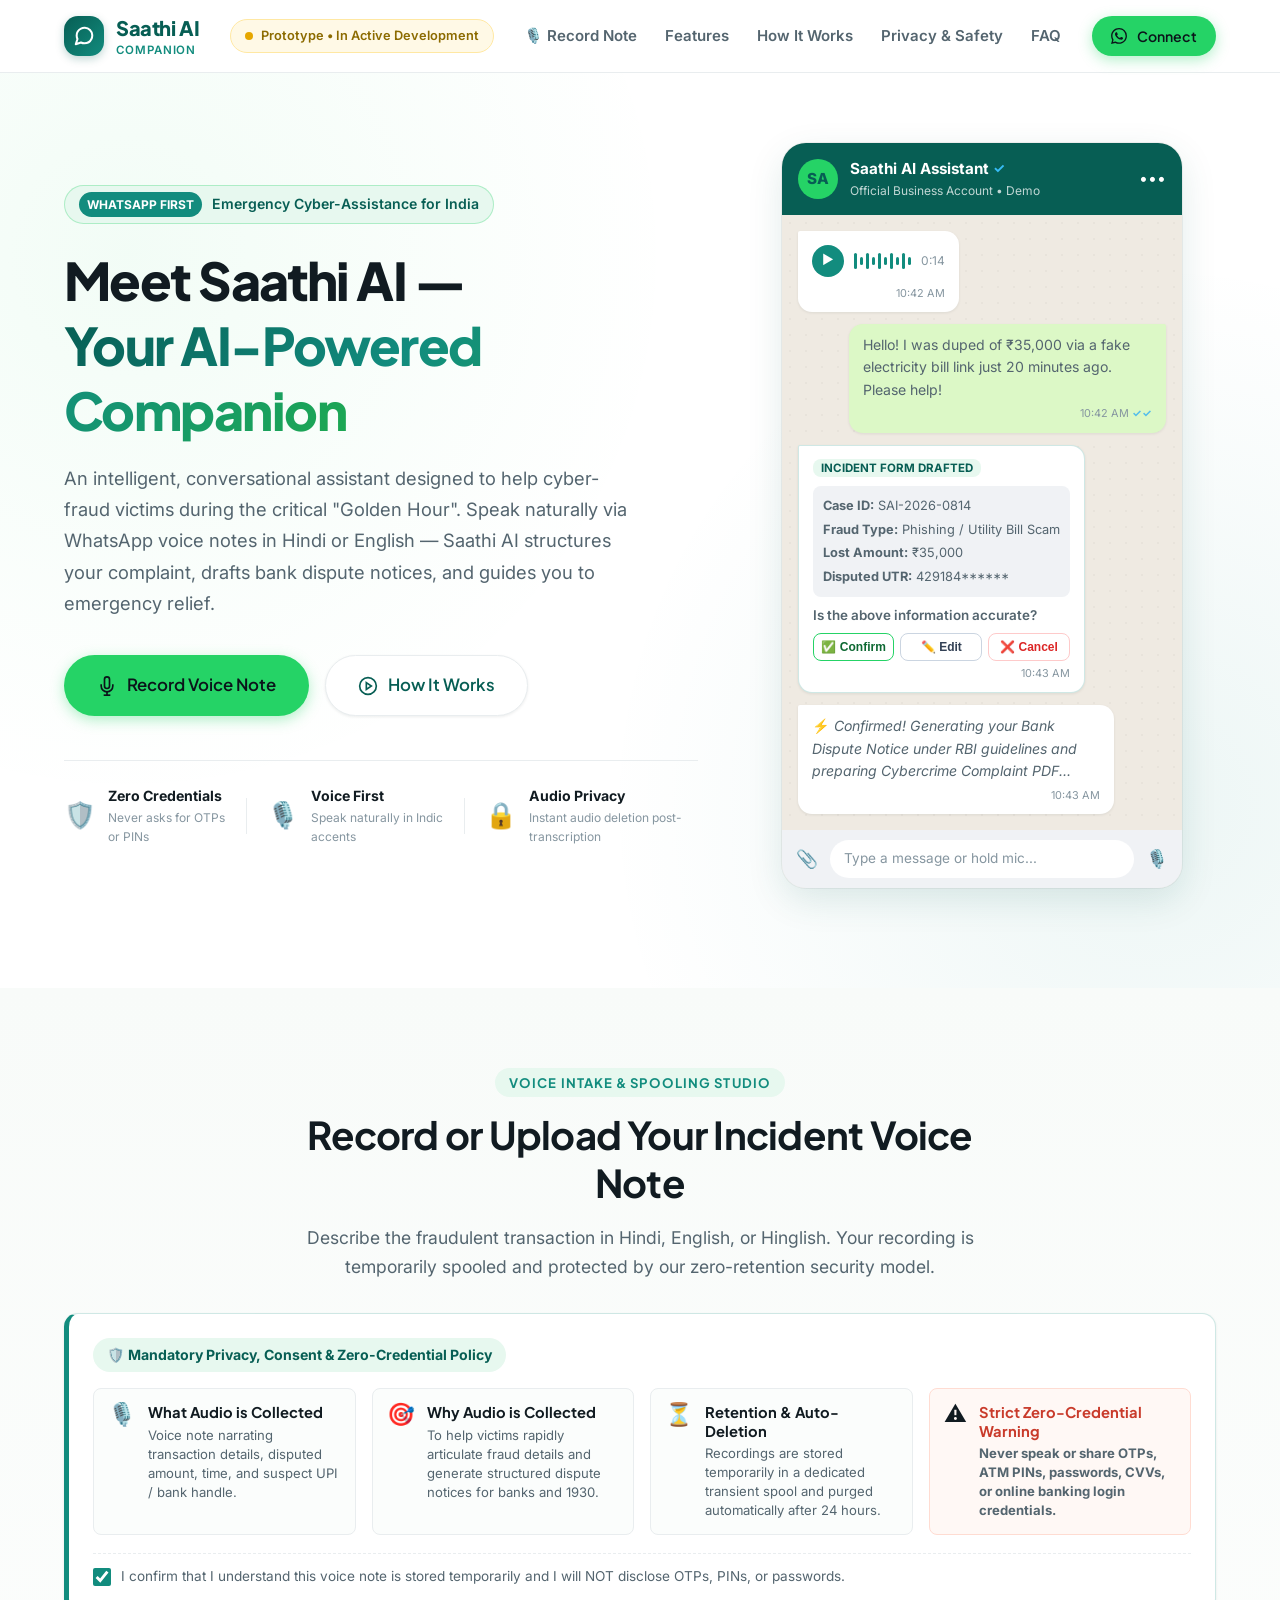
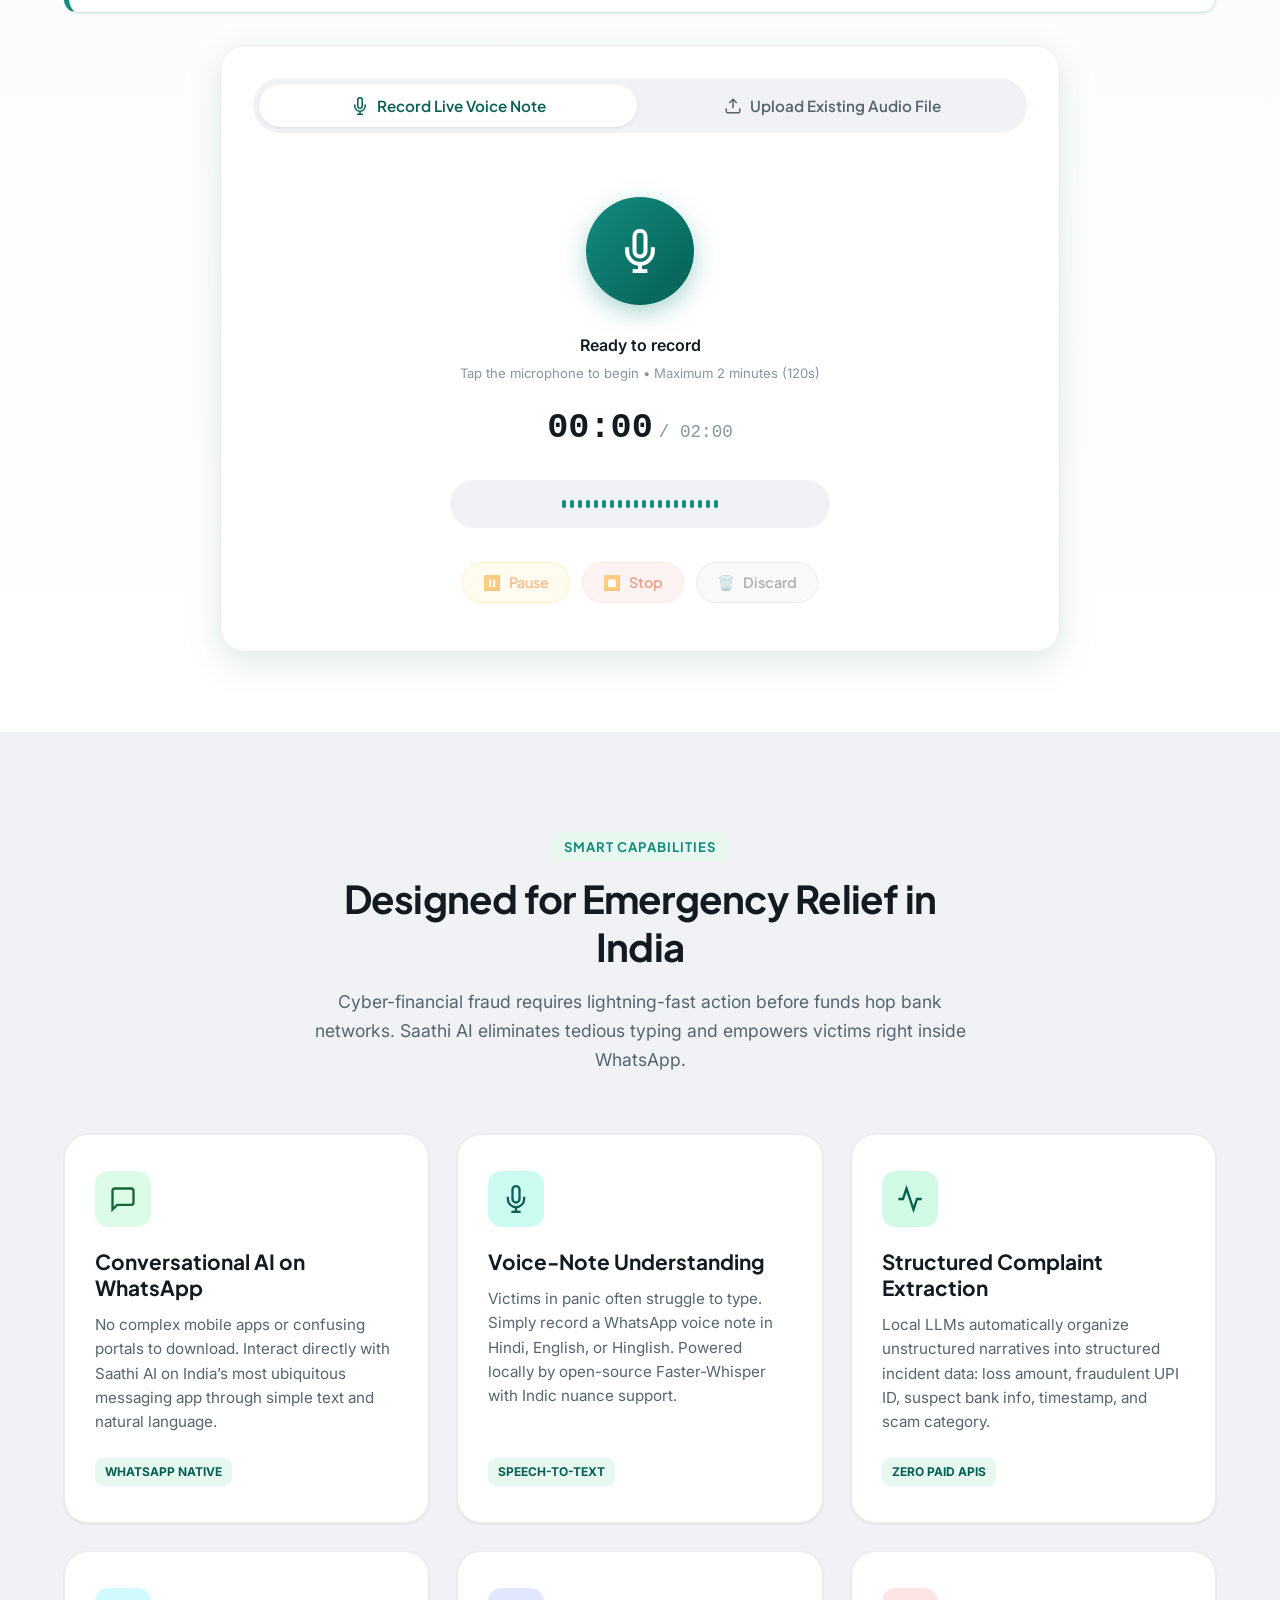
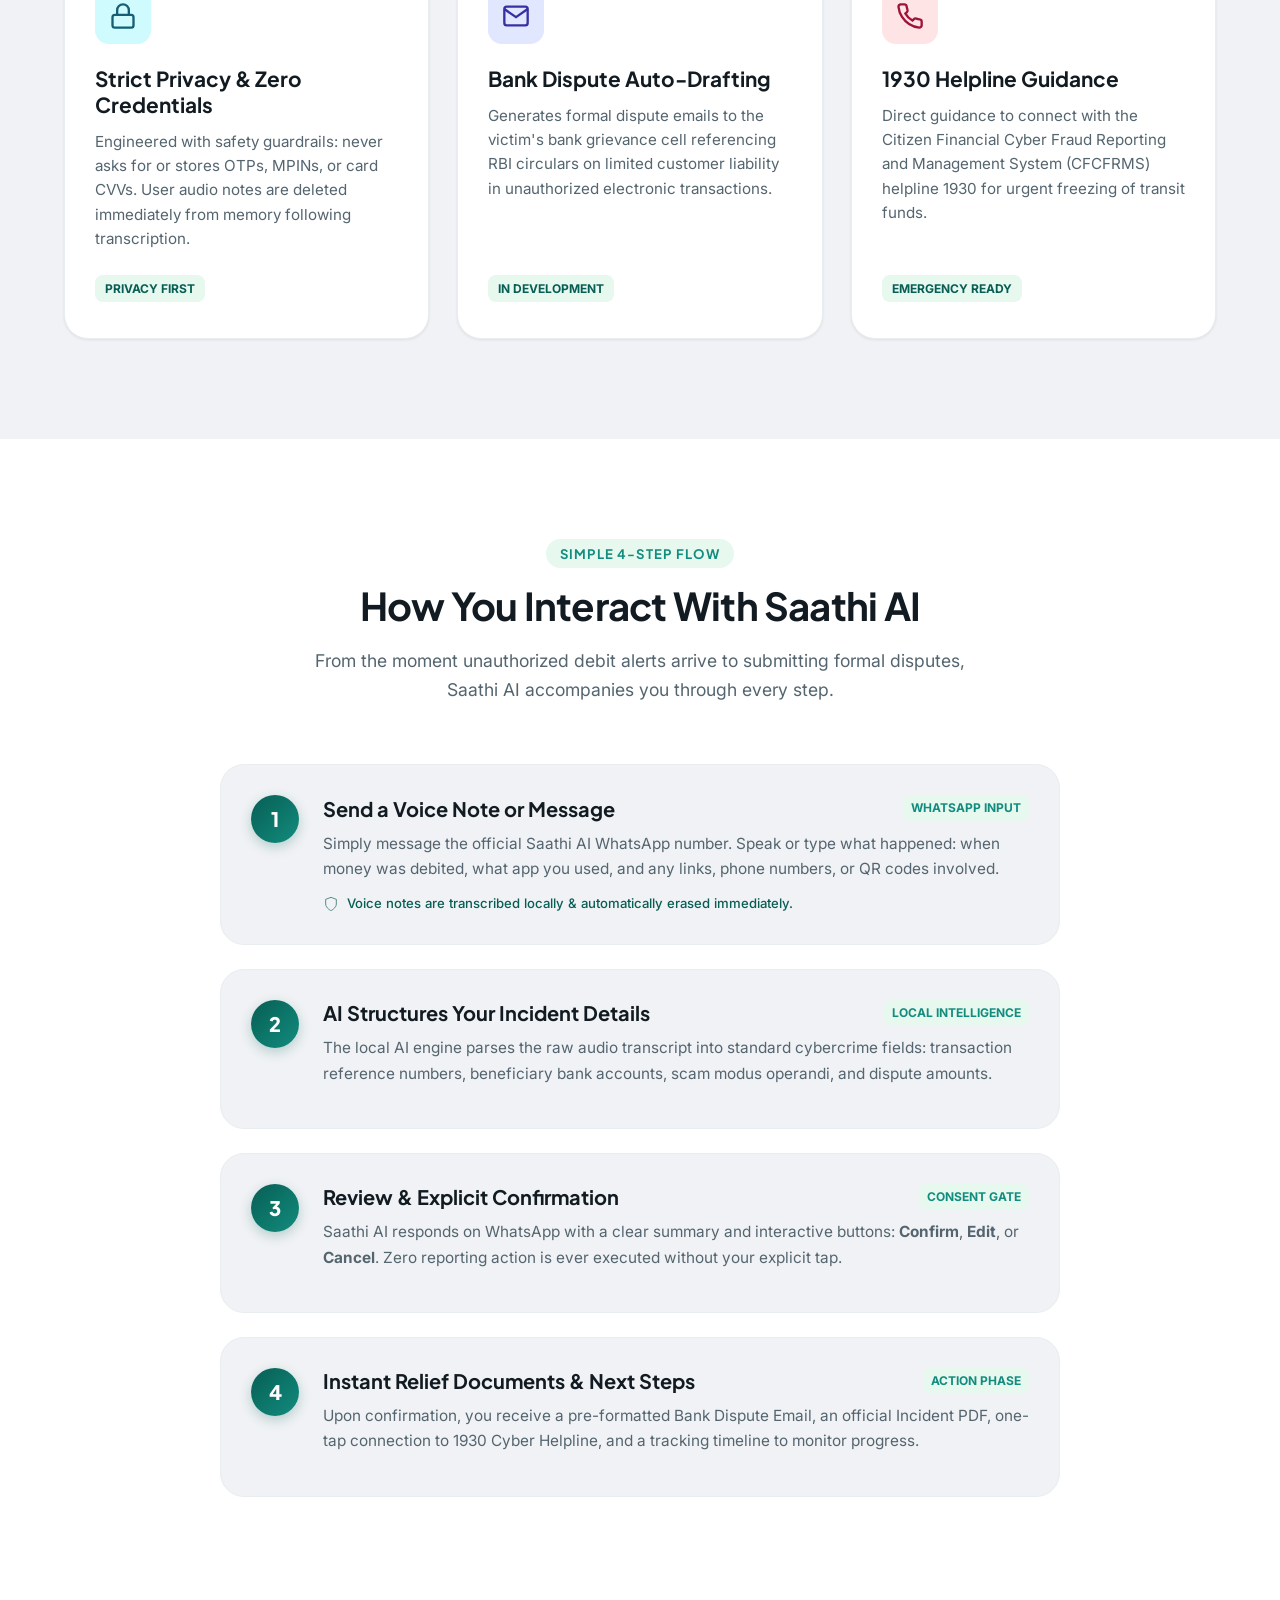
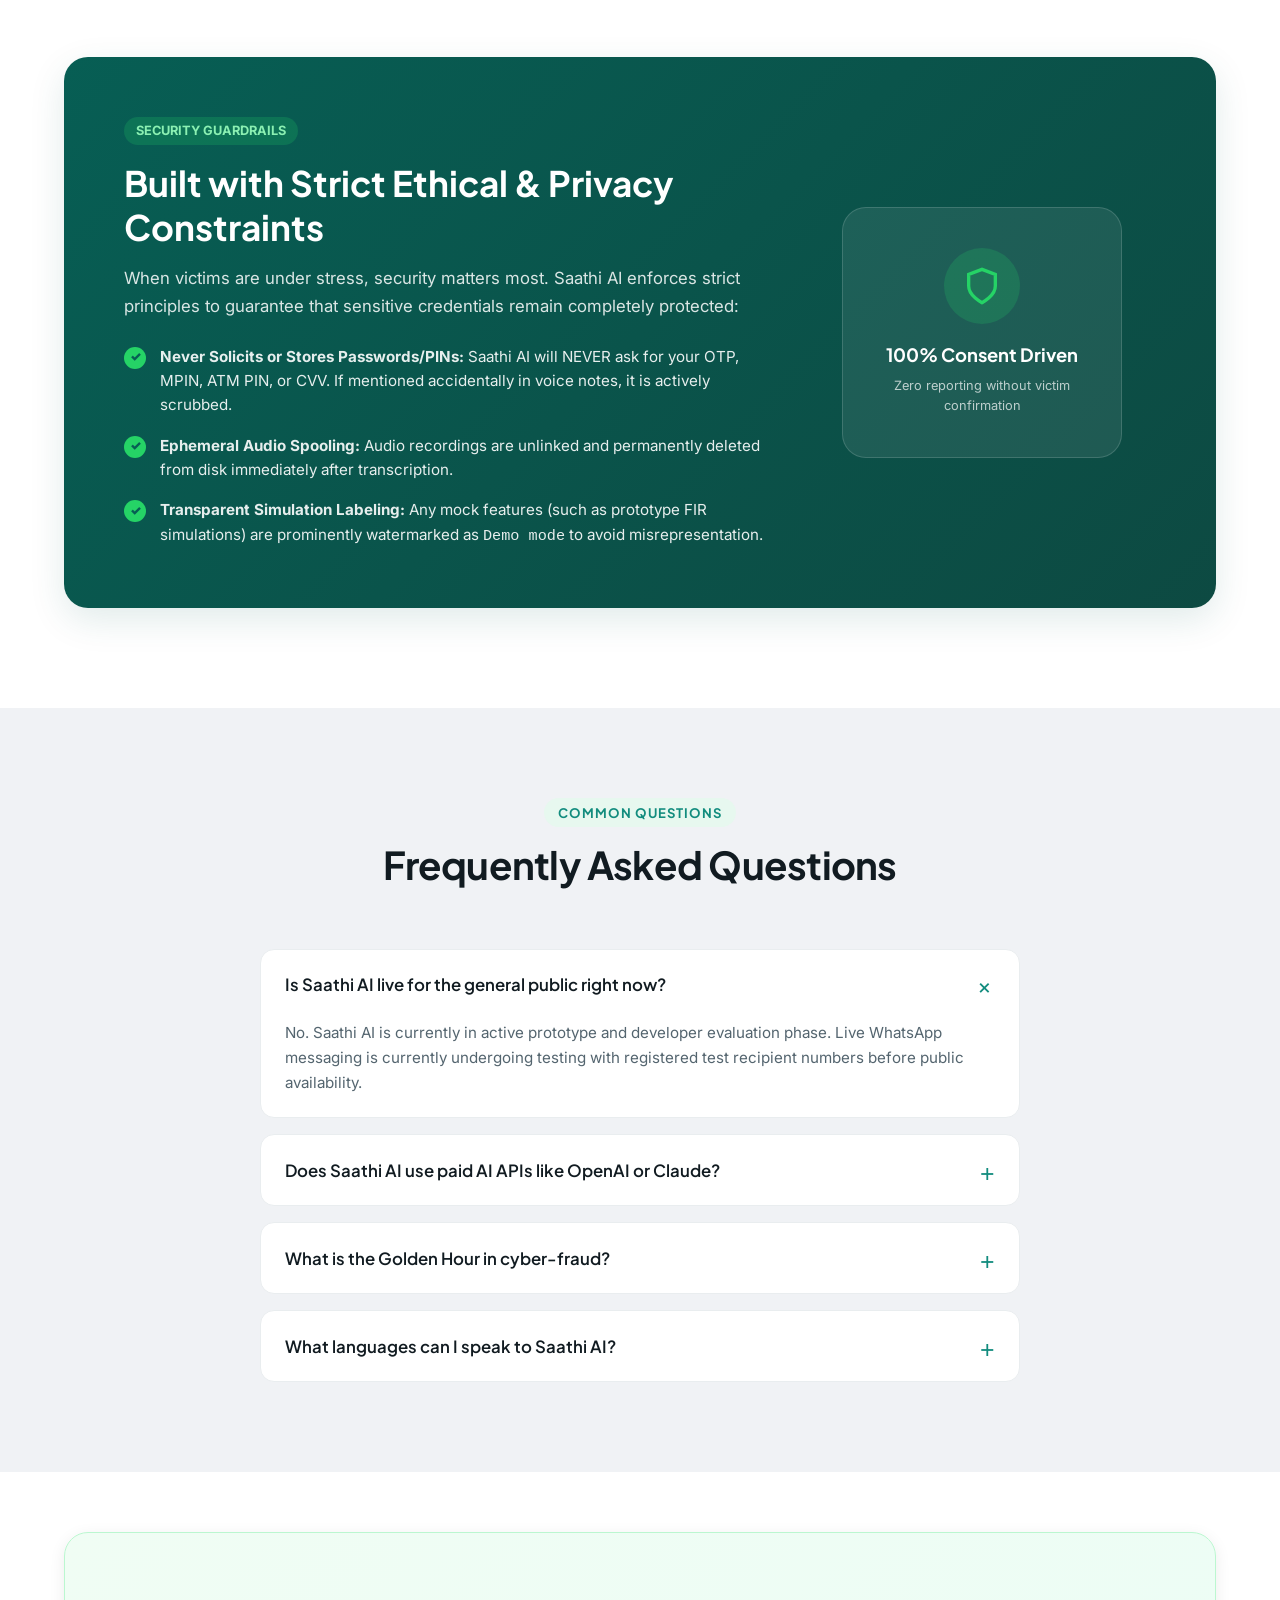
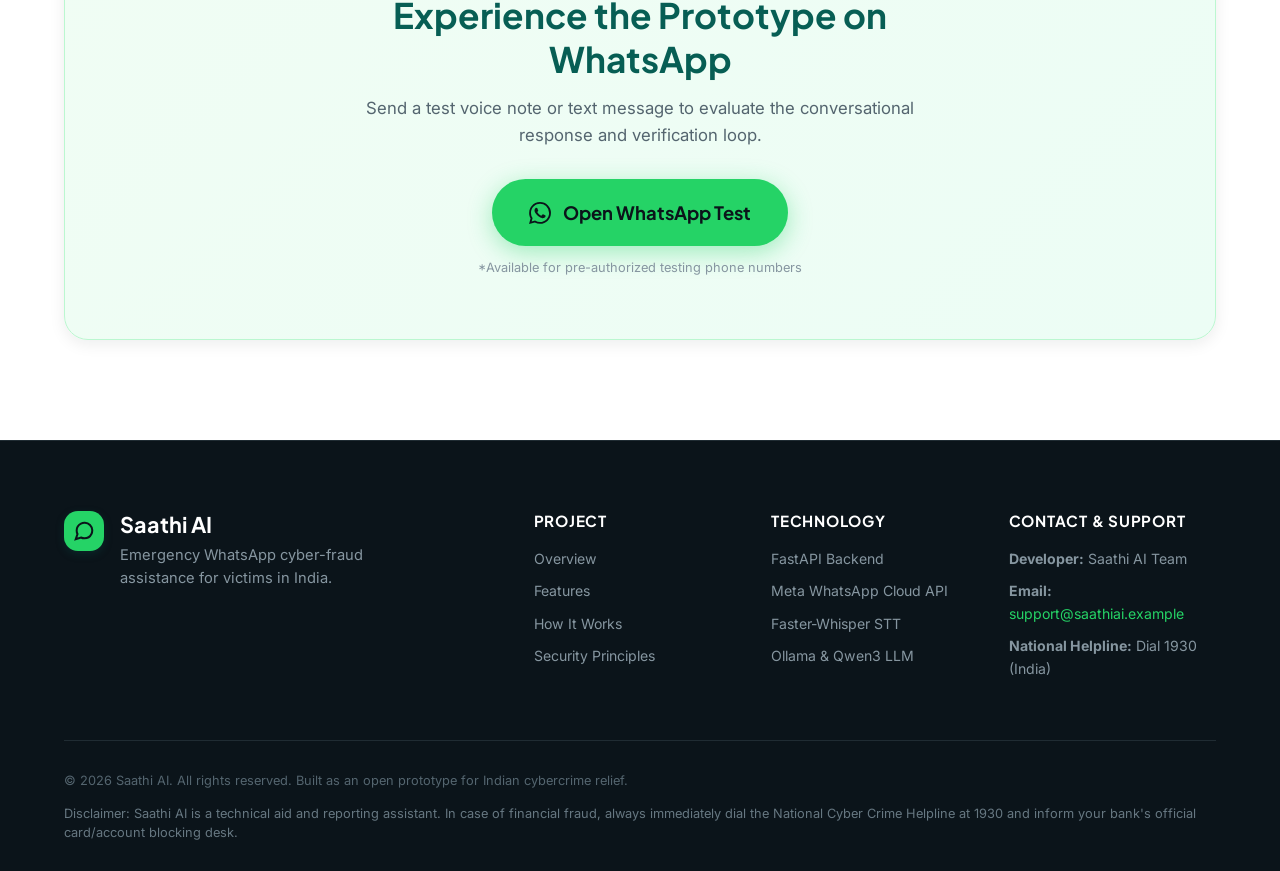
==== commit d9556927: "feat(voice): implement local voice recording, Faster-Whisper transcription, and Qwen 2.5 Indic trans" ====
--- a/saathi-ai-landing/index.html
+++ b/saathi-ai-landing/index.html
@@ -40,6 +40,7 @@
       </div>
 
       <nav class="nav-links" id="nav-links">
+        <a href="#voice-studio" class="nav-link">🎙️ Record Note</a>
         <a href="#features" class="nav-link">Features</a>
         <a href="#how-it-works" class="nav-link">How It Works</a>
         <a href="#safety" class="nav-link">Privacy & Safety</a>
@@ -84,19 +85,21 @@
           </p>
 
           <div class="hero-cta-group">
-            <a href="#how-it-works" class="btn btn-primary btn-lg" id="cta-explore-btn">
+            <a href="#voice-studio" class="btn btn-primary btn-lg" id="cta-record-hero-btn">
+              <svg viewBox="0 0 24 24" fill="none" stroke="currentColor" stroke-width="2" width="20" height="20">
+                <path d="M12 1a3 3 0 0 0-3 3v8a3 3 0 0 0 6 0V4a3 3 0 0 0-3-3z"></path>
+                <path d="M19 10v2a7 7 0 0 1-14 0v-2"></path>
+                <line x1="12" y1="19" x2="12" y2="23"></line>
+                <line x1="8" y1="23" x2="16" y2="23"></line>
+              </svg>
+              <span>Record Voice Note</span>
+            </a>
+            <a href="#how-it-works" class="btn btn-secondary btn-lg" id="cta-explore-btn">
               <svg viewBox="0 0 24 24" fill="none" stroke="currentColor" stroke-width="2" width="20" height="20">
                 <circle cx="12" cy="12" r="10"></circle>
                 <polygon points="10 8 16 12 10 16 10 8"></polygon>
               </svg>
-              <span>See How It Works</span>
-            </a>
-            <a href="#features" class="btn btn-secondary btn-lg" id="cta-features-btn">
-              <span>Explore Features</span>
-              <svg viewBox="0 0 24 24" fill="none" stroke="currentColor" stroke-width="2" width="18" height="18">
-                <line x1="5" y1="12" x2="19" y2="12"></line>
-                <polyline points="12 5 19 12 12 19"></polyline>
-              </svg>
+              <span>How It Works</span>
             </a>
           </div>
 
@@ -191,6 +194,375 @@
               <span class="mic-icon">🎙️</span>
             </div>
           </div>
+        </div>
+
+      </div>
+    </section>
+
+    <!-- Voice Note Studio & Incident Intake Section -->
+    <section class="voice-studio-section" id="voice-studio">
+      <div class="container">
+        
+        <div class="section-header text-center">
+          <div class="section-tag" id="voice-studio-tag">Voice Intake & Spooling Studio</div>
+          <h2 class="section-title">Record or Upload Your Incident Voice Note</h2>
+          <p class="section-description">
+            Describe the fraudulent transaction in Hindi, English, or Hinglish. Your recording is temporarily spooled and protected by our zero-retention security model.
+          </p>
+        </div>
+
+        <!-- Mandatory Consent and Security Notice -->
+        <div class="consent-notice-card" id="consent-notice-card">
+          <div class="consent-header">
+            <span class="shield-badge">🛡️ Mandatory Privacy, Consent & Zero-Credential Policy</span>
+          </div>
+          <div class="consent-grid">
+            <div class="consent-item">
+              <div class="consent-icon">🎙️</div>
+              <div class="consent-content">
+                <h4>What Audio is Collected</h4>
+                <p>Voice note narrating transaction details, disputed amount, time, and suspect UPI / bank handle.</p>
+              </div>
+            </div>
+            <div class="consent-item">
+              <div class="consent-icon">🎯</div>
+              <div class="consent-content">
+                <h4>Why Audio is Collected</h4>
+                <p>To help victims rapidly articulate fraud details and generate structured dispute notices for banks and 1930.</p>
+              </div>
+            </div>
+            <div class="consent-item">
+              <div class="consent-icon">⏳</div>
+              <div class="consent-content">
+                <h4>Retention & Auto-Deletion</h4>
+                <p>Recordings are stored temporarily in a dedicated transient spool and purged automatically after 24 hours.</p>
+              </div>
+            </div>
+            <div class="consent-item alert-warning">
+              <div class="consent-icon">⚠️</div>
+              <div class="consent-content">
+                <h4>Strict Zero-Credential Warning</h4>
+                <p><strong>Never speak or share OTPs, ATM PINs, passwords, CVVs, or online banking login credentials.</strong></p>
+              </div>
+            </div>
+          </div>
+          <div class="consent-footer">
+            <label class="consent-checkbox-label">
+              <input type="checkbox" id="consent-checkbox" checked>
+              <span>I confirm that I understand this voice note is stored temporarily and I will NOT disclose OTPs, PINs, or passwords.</span>
+            </label>
+          </div>
+        </div>
+
+        <!-- Interactive Voice Studio Card -->
+        <div class="voice-studio-card">
+          
+          <!-- Mode Tabs -->
+          <div class="studio-tabs" role="tablist">
+            <button class="studio-tab active" id="tab-record-btn" type="button" role="tab" aria-selected="true" aria-controls="panel-record">
+              <svg viewBox="0 0 24 24" fill="none" stroke="currentColor" stroke-width="2" width="18" height="18">
+                <path d="M12 1a3 3 0 0 0-3 3v8a3 3 0 0 0 6 0V4a3 3 0 0 0-3-3z"></path>
+                <path d="M19 10v2a7 7 0 0 1-14 0v-2"></path>
+                <line x1="12" y1="19" x2="12" y2="23"></line>
+                <line x1="8" y1="23" x2="16" y2="23"></line>
+              </svg>
+              <span>Record Live Voice Note</span>
+            </button>
+            <button class="studio-tab" id="tab-upload-btn" type="button" role="tab" aria-selected="false" aria-controls="panel-upload">
+              <svg viewBox="0 0 24 24" fill="none" stroke="currentColor" stroke-width="2" width="18" height="18">
+                <path d="M21 15v4a2 2 0 0 1-2 2H5a2 2 0 0 1-2-2v-4"></path>
+                <polyline points="17 8 12 3 7 8"></polyline>
+                <line x1="12" y1="3" x2="12" y2="15"></line>
+              </svg>
+              <span>Upload Existing Audio File</span>
+            </button>
+          </div>
+
+          <!-- Tab Panel 1: Live Voice Recorder -->
+          <div class="tab-panel active" id="panel-record" role="tabpanel">
+            <div class="recorder-container">
+              
+              <div class="record-btn-wrapper">
+                <button class="big-record-btn" id="btn-record" type="button" aria-label="Start Voice Recording" title="Click to Record">
+                  <svg id="record-mic-icon" viewBox="0 0 24 24" fill="none" stroke="currentColor" stroke-width="2.2" width="44" height="44">
+                    <path d="M12 1a3 3 0 0 0-3 3v8a3 3 0 0 0 6 0V4a3 3 0 0 0-3-3z"></path>
+                    <path d="M19 10v2a7 7 0 0 1-14 0v-2"></path>
+                    <line x1="12" y1="19" x2="12" y2="23"></line>
+                    <line x1="8" y1="23" x2="16" y2="23"></line>
+                  </svg>
+                </button>
+                <div class="record-pulse-ring"></div>
+              </div>
+
+              <div class="recorder-status-text" id="record-status-label">Ready to record</div>
+              <div class="recorder-hint-text" id="record-hint-text">Tap the microphone to begin • Maximum 2 minutes (120s)</div>
+
+              <!-- Digital Timer Display -->
+              <div class="recording-timer-box" id="recording-timer-box">
+                <span class="timer-current" id="timer-display">00:00</span>
+                <span class="timer-limit">/ 02:00</span>
+              </div>
+
+              <!-- Dynamic Audio Waveform Amplitude Visualizer -->
+              <div class="waveform-visualizer" id="waveform-visualizer">
+                <div class="waveform-bar"></div>
+                <div class="waveform-bar"></div>
+                <div class="waveform-bar"></div>
+                <div class="waveform-bar"></div>
+                <div class="waveform-bar"></div>
+                <div class="waveform-bar"></div>
+                <div class="waveform-bar"></div>
+                <div class="waveform-bar"></div>
+                <div class="waveform-bar"></div>
+                <div class="waveform-bar"></div>
+                <div class="waveform-bar"></div>
+                <div class="waveform-bar"></div>
+                <div class="waveform-bar"></div>
+                <div class="waveform-bar"></div>
+                <div class="waveform-bar"></div>
+                <div class="waveform-bar"></div>
+                <div class="waveform-bar"></div>
+                <div class="waveform-bar"></div>
+                <div class="waveform-bar"></div>
+                <div class="waveform-bar"></div>
+              </div>
+
+              <!-- Controls Row: Pause, Stop, Delete -->
+              <div class="studio-controls-row" id="record-controls-row">
+                <button class="ctrl-btn btn-ctrl-pause" id="btn-pause-record" type="button" disabled>
+                  <span id="pause-icon">⏸️</span>
+                  <span id="pause-label">Pause</span>
+                </button>
+                <button class="ctrl-btn btn-ctrl-stop" id="btn-stop-record" type="button" disabled>
+                  <span>⏹️</span>
+                  <span>Stop</span>
+                </button>
+                <button class="ctrl-btn btn-ctrl-delete" id="btn-delete-record" type="button" disabled>
+                  <span>🗑️</span>
+                  <span>Discard</span>
+                </button>
+              </div>
+
+              <!-- Preview Player Card (Shown after recording stops) -->
+              <div class="audio-preview-section" id="audio-preview-section">
+                <div class="audio-preview-card">
+                  <div class="preview-header">
+                    <span class="preview-title">
+                      <span>🎧</span>
+                      <span>Recording Preview</span>
+                    </span>
+                    <span class="preview-duration-badge" id="preview-duration-badge">0:00</span>
+                  </div>
+                  <div class="custom-audio-player">
+                    <audio id="preview-audio-element" controls playsinline preload="auto"></audio>
+                  </div>
+                  <div class="preview-actions-row">
+                    <button class="btn btn-secondary btn-sm" id="btn-re-record" type="button">
+                      <span>🔄 Record Again</span>
+                    </button>
+                    <button class="btn btn-primary btn-sm" id="btn-send-recorded" type="button">
+                      <span>📤 Transcribe Voice Note</span>
+                    </button>
+                  </div>
+                </div>
+              </div>
+
+            </div>
+          </div>
+
+          <!-- Tab Panel 2: File Upload -->
+          <div class="tab-panel" id="panel-upload" role="tabpanel">
+            <div class="upload-container">
+              
+              <div class="file-drop-zone" id="file-drop-zone">
+                <input type="file" id="audio-file-input" accept=".webm,.ogg,.mp3,.wav,.m4a,audio/webm,audio/ogg,audio/mpeg,audio/wav,audio/mp4,audio/x-m4a" style="display: none;">
+                <div class="drop-icon">📁</div>
+                <div class="drop-title">Drop your audio file here or click to browse</div>
+                <div class="drop-subtitle">Supported on desktop and mobile browsers</div>
+                <div class="format-badges-row">
+                  <span class="format-badge">.webm</span>
+                  <span class="format-badge">.ogg</span>
+                  <span class="format-badge">.mp3</span>
+                  <span class="format-badge">.wav</span>
+                  <span class="format-badge">.m4a</span>
+                  <span class="format-badge limit-badge">Max 5 MB</span>
+                  <span class="format-badge limit-badge">Max 2 min</span>
+                </div>
+              </div>
+
+              <!-- Selected File Details Card -->
+              <div class="file-details-card" id="file-details-card">
+                <div class="file-details-content">
+                  <div class="file-name-meta">
+                    <h5 id="upload-file-name">filename.mp3</h5>
+                    <span id="upload-file-meta">1.2 MB • audio/mpeg</span>
+                  </div>
+                  <button class="btn btn-secondary btn-sm" id="btn-remove-file" type="button">✕ Remove</button>
+                </div>
+                <div class="custom-audio-player">
+                  <audio id="upload-audio-preview" controls playsinline preload="auto"></audio>
+                </div>
+                <div class="preview-actions-row">
+                  <button class="btn btn-primary btn-sm" id="btn-send-file" type="button">
+                    <span>📤 Transcribe Audio File</span>
+                  </button>
+                </div>
+              </div>
+
+            </div>
+          </div>
+
+          <!-- Alert / Status Notice -->
+          <div class="studio-alert" id="studio-alert" role="alert">
+            <span id="alert-icon">⚠️</span>
+            <span id="alert-message">Alert message</span>
+          </div>
+
+          <!-- Real-Time Upload Progress & Status Timeline Panel -->
+          <div class="studio-status-panel" id="studio-status-panel" style="display: none;">
+            <div class="status-panel-header">
+              <span class="status-panel-title">
+                <span>📡</span>
+                <span id="status-headline">Upload & Ingestion Pipeline</span>
+              </span>
+              <span class="status-badge" id="pipeline-status-badge">Processing</span>
+            </div>
+
+            <!-- Upload Progress Bar -->
+            <div class="progress-container">
+              <div class="progress-bar-fill" id="progress-bar-fill"></div>
+            </div>
+            <div style="display: flex; justify-content: space-between; font-size: 0.8rem; color: var(--text-secondary); margin-top: -12px; margin-bottom: 16px;">
+              <span id="progress-text">Uploading... 0%</span>
+              <span id="progress-time-text">Secure TLS</span>
+            </div>
+
+            <!-- Status Stepper Timeline -->
+            <div class="status-stepper">
+              <div class="stepper-line"></div>
+              
+              <div class="step-item active" id="step-uploading">
+                <div class="step-circle">1</div>
+                <span class="step-label">Uploading</span>
+              </div>
+              <div class="step-item" id="step-received">
+                <div class="step-circle">2</div>
+                <span class="step-label">Received</span>
+              </div>
+              <div class="step-item" id="step-transcribing">
+                <div class="step-circle">3</div>
+                <span class="step-label">Transcribing</span>
+              </div>
+              <div class="step-item" id="step-completed">
+                <div class="step-circle">4</div>
+                <span class="step-label">Completed</span>
+              </div>
+            </div>
+
+            <!-- Token Card -->
+            <div class="token-card" id="token-card" style="display: none;">
+              <div class="token-info-left">
+                <h6>Cryptographic Tracking Token</h6>
+                <div class="token-string" id="token-display">token_abc123...</div>
+              </div>
+              <button class="btn btn-secondary btn-sm btn-copy-token" id="btn-copy-token" type="button">
+                <span>📋 Copy Token</span>
+              </button>
+            </div>
+
+            <!-- 5. Original Transcript Section showing detected language -->
+            <div class="transcript-card" id="transcript-card" style="display: none;">
+              <div class="transcript-header">
+                <div class="transcript-header-left">
+                  <span class="transcript-icon">📝</span>
+                  <h4>Original Transcript</h4>
+                </div>
+                <div class="language-badge" id="detected-language-badge">
+                  <span class="lang-flag" id="detected-lang-flag">🌐</span>
+                  <span id="detected-language-text">Detecting language...</span>
+                </div>
+              </div>
+              
+              <div class="transcript-body">
+                <p class="transcript-text" id="transcript-content">Awaiting transcription...</p>
+              </div>
+              
+              <div class="transcript-footer">
+                <div class="transcript-meta-note">
+                  <span>🔒 Preserved in original spoken language & script (Faster-Whisper)</span>
+                </div>
+                <!-- 8. Copy Transcript Button -->
+                <button class="btn btn-secondary btn-sm btn-copy-transcript" id="btn-copy-transcript" type="button">
+                  <span>📋 Copy Transcript</span>
+                </button>
+              </div>
+
+              <!-- 6. Translate to English Button Section -->
+              <div class="translate-action-bar" id="translate-action-bar" style="margin-top: 18px; padding-top: 16px; border-top: 1px solid var(--border-light);">
+                <div style="display: flex; align-items: center; justify-content: space-between; flex-wrap: wrap; gap: 12px;">
+                  <button class="btn btn-primary btn-sm btn-translate" id="btn-translate-english" type="button">
+                    <span id="translate-btn-icon">🌐</span>
+                    <span id="translate-btn-text">Translate to English</span>
+                  </button>
+                  <span class="already-english-notice" id="already-english-notice" style="display: none;">
+                    ✓ Original speech is already in English — translation unnecessary
+                  </span>
+                </div>
+              </div>
+            </div>
+
+            <!-- 7. English Translation Section (Visible only after translation is requested) -->
+            <div class="translation-card" id="translation-card" style="display: none;">
+              <div class="translation-header">
+                <div class="translation-header-left">
+                  <span class="translation-icon">🇬🇧</span>
+                  <h4>English Translation</h4>
+                  <span class="translation-model-badge" id="translation-model-badge">Local Translation</span>
+                </div>
+                <div class="translation-header-right" style="display: flex; align-items: center; gap: 8px;">
+                  <!-- Re-translate button -->
+                  <button class="btn btn-secondary btn-sm" id="btn-retranslate" type="button" title="Re-generate translation with local LLM">
+                    <span id="retranslate-icon">🔄</span>
+                    <span id="retranslate-text">Re-translate</span>
+                  </button>
+                  <!-- Hide Translation / Show Translation toggle -->
+                  <button class="btn btn-secondary btn-sm btn-toggle-translation" id="btn-toggle-translation" type="button">
+                    <span id="toggle-translation-icon">👁️</span>
+                    <span id="toggle-translation-text">Hide Translation</span>
+                  </button>
+                </div>
+              </div>
+
+              <div class="translation-body" id="translation-body">
+                <p class="translation-text" id="translation-content">Generating natural English translation...</p>
+              </div>
+
+              <div class="translation-footer">
+                <div class="translation-meta-note">
+                  <span id="translation-meta-text">🔒 Translated locally without external translation APIs • Context & amounts preserved</span>
+                </div>
+                <!-- 8. Copy Translation Button -->
+                <button class="btn btn-secondary btn-sm btn-copy-translation" id="btn-copy-translation" type="button">
+                  <span>📋 Copy Translation</span>
+                </button>
+              </div>
+            </div>
+
+            <!-- Pipeline Summary / Reset -->
+            <div id="pipeline-summary-box" style="margin-top: 14px; text-align: center;">
+              <p id="pipeline-message" style="font-size: 0.9rem; color: var(--text-secondary); margin-bottom: 12px;"></p>
+              <div style="display: flex; justify-content: center; gap: 10px; flex-wrap: wrap;">
+                <button class="btn btn-secondary btn-sm" id="btn-retry-job" type="button" style="display: none;">
+                  <span>🔄 Retry Upload</span>
+                </button>
+                <button class="btn btn-secondary btn-sm" id="btn-reset-studio" type="button" style="display: none;">
+                  <span>🎙️ Record Another Note</span>
+                </button>
+              </div>
+            </div>
+
+          </div>
+
         </div>
 
       </div>
--- a/saathi-ai-landing/styles.css
+++ b/saathi-ai-landing/styles.css
@@ -1306,3 +1306,1080 @@
     gap: 24px;
   }
 }
+
+/* ==========================================================================
+   Voice Note Studio & Audio Ingestion Section
+   ========================================================================== */
+
+.voice-studio-section {
+  padding: 80px 0;
+  background: linear-gradient(180deg, #f8fbf9 0%, #ffffff 100%);
+  position: relative;
+  overflow: hidden;
+}
+
+.voice-studio-section .section-header {
+  margin-bottom: 32px;
+}
+
+/* Consent & Safety Notice Banner */
+.consent-notice-card {
+  background: #ffffff;
+  border: 1px solid rgba(18, 140, 126, 0.2);
+  border-left: 5px solid var(--wa-primary);
+  border-radius: var(--radius-md);
+  padding: 24px;
+  margin-bottom: 32px;
+  box-shadow: var(--shadow-sm);
+}
+
+.consent-header {
+  margin-bottom: 16px;
+}
+
+.shield-badge {
+  display: inline-flex;
+  align-items: center;
+  gap: 8px;
+  background: var(--wa-light-green);
+  color: var(--wa-primary-dark);
+  font-weight: 700;
+  font-size: 0.88rem;
+  padding: 6px 14px;
+  border-radius: var(--radius-full);
+}
+
+.consent-grid {
+  display: grid;
+  grid-template-columns: repeat(auto-fit, minmax(230px, 1fr));
+  gap: 16px;
+  margin-bottom: 18px;
+}
+
+.consent-item {
+  display: flex;
+  align-items: flex-start;
+  gap: 12px;
+  background: #fbfdfc;
+  padding: 14px;
+  border-radius: var(--radius-sm);
+  border: 1px solid var(--border-light);
+}
+
+.consent-item.alert-warning {
+  background: #fff8f5;
+  border-color: #ffdcd2;
+}
+
+.consent-icon {
+  font-size: 1.4rem;
+  line-height: 1;
+}
+
+.consent-content h4 {
+  font-size: 0.92rem;
+  margin-bottom: 4px;
+  color: var(--text-main);
+}
+
+.consent-item.alert-warning h4 {
+  color: #c93b2b;
+}
+
+.consent-content p {
+  font-size: 0.82rem;
+  line-height: 1.45;
+  color: var(--text-secondary);
+}
+
+.consent-footer {
+  padding-top: 12px;
+  border-top: 1px dashed var(--border-light);
+}
+
+.consent-checkbox-label {
+  display: flex;
+  align-items: center;
+  gap: 10px;
+  font-size: 0.85rem;
+  color: var(--text-secondary);
+  cursor: pointer;
+}
+
+.consent-checkbox-label input[type="checkbox"] {
+  width: 18px;
+  height: 18px;
+  accent-color: var(--wa-primary);
+  cursor: pointer;
+}
+
+/* Studio Container Card */
+.voice-studio-card {
+  background: #ffffff;
+  border-radius: var(--radius-lg);
+  border: 1px solid var(--border-light);
+  box-shadow: var(--shadow-lg);
+  padding: 32px;
+  max-width: 840px;
+  margin: 0 auto;
+}
+
+/* Tab Switcher */
+.studio-tabs {
+  display: flex;
+  background: var(--surface-alt);
+  padding: 6px;
+  border-radius: var(--radius-full);
+  margin-bottom: 28px;
+  gap: 6px;
+}
+
+.studio-tab {
+  flex: 1;
+  display: inline-flex;
+  align-items: center;
+  justify-content: center;
+  gap: 8px;
+  padding: 12px 20px;
+  border: none;
+  background: transparent;
+  color: var(--text-secondary);
+  font-family: var(--font-heading);
+  font-weight: 600;
+  font-size: 0.95rem;
+  border-radius: var(--radius-full);
+  cursor: pointer;
+  transition: all var(--transition-fast);
+}
+
+.studio-tab.active {
+  background: #ffffff;
+  color: var(--wa-primary-dark);
+  box-shadow: var(--shadow-sm);
+}
+
+.tab-panel {
+  display: none;
+}
+
+.tab-panel.active {
+  display: block;
+}
+
+/* Live Voice Recorder Interface */
+.recorder-container {
+  display: flex;
+  flex-direction: column;
+  align-items: center;
+  text-align: center;
+  padding: 16px 0;
+}
+
+.record-btn-wrapper {
+  position: relative;
+  margin: 20px 0;
+}
+
+.big-record-btn {
+  width: 108px;
+  height: 108px;
+  border-radius: 50%;
+  border: none;
+  background: linear-gradient(135deg, var(--wa-primary) 0%, var(--wa-primary-dark) 100%);
+  color: white;
+  cursor: pointer;
+  display: flex;
+  align-items: center;
+  justify-content: center;
+  box-shadow: 0 8px 24px rgba(18, 140, 126, 0.35);
+  transition: all var(--transition-smooth);
+  position: relative;
+  z-index: 2;
+}
+
+.big-record-btn:hover {
+  transform: scale(1.05);
+  box-shadow: 0 12px 32px rgba(18, 140, 126, 0.45);
+}
+
+.big-record-btn.recording {
+  background: linear-gradient(135deg, #e53935 0%, #c62828 100%);
+  box-shadow: 0 8px 28px rgba(229, 57, 53, 0.5);
+  animation: pulseRecording 1.5s infinite;
+}
+
+.big-record-btn.paused {
+  background: linear-gradient(135deg, #f57c00 0%, #e65100 100%);
+  box-shadow: 0 8px 28px rgba(245, 124, 0, 0.4);
+}
+
+.record-pulse-ring {
+  position: absolute;
+  top: -12px;
+  left: -12px;
+  right: -12px;
+  bottom: -12px;
+  border-radius: 50%;
+  border: 2px solid var(--wa-accent);
+  opacity: 0;
+  pointer-events: none;
+  z-index: 1;
+}
+
+.big-record-btn.recording + .record-pulse-ring {
+  animation: rippleRing 1.8s cubic-bezier(0.1, 0.8, 0.3, 1) infinite;
+}
+
+@keyframes rippleRing {
+  0% { transform: scale(0.9); opacity: 0.8; border-color: #e53935; }
+  100% { transform: scale(1.4); opacity: 0; border-color: #e53935; }
+}
+
+@keyframes pulseRecording {
+  0%, 100% { transform: scale(1); }
+  50% { transform: scale(1.04); }
+}
+
+.recorder-status-text {
+  font-size: 1rem;
+  font-weight: 600;
+  color: var(--text-main);
+  margin-top: 8px;
+}
+
+.recorder-hint-text {
+  font-size: 0.82rem;
+  color: var(--text-muted);
+  margin-top: 4px;
+}
+
+/* Timer Display */
+.recording-timer-box {
+  display: flex;
+  align-items: baseline;
+  gap: 6px;
+  margin: 16px 0;
+  font-family: 'SFMono-Regular', Consolas, 'Liberation Mono', Menlo, monospace;
+}
+
+.timer-current {
+  font-size: 2.2rem;
+  font-weight: 700;
+  color: var(--text-main);
+}
+
+.timer-limit {
+  font-size: 1.1rem;
+  color: var(--text-muted);
+}
+
+.timer-current.approaching-limit {
+  color: #e53935;
+  animation: blinkTimer 1s infinite;
+}
+
+@keyframes blinkTimer {
+  50% { opacity: 0.5; }
+}
+
+/* Waveform Visualizer */
+.waveform-visualizer {
+  display: flex;
+  align-items: center;
+  justify-content: center;
+  gap: 4px;
+  height: 48px;
+  width: 100%;
+  max-width: 380px;
+  margin: 8px 0 20px;
+  background: var(--surface-alt);
+  padding: 8px 16px;
+  border-radius: var(--radius-full);
+}
+
+.waveform-bar {
+  width: 4px;
+  height: 8px;
+  background: var(--wa-primary);
+  border-radius: 4px;
+  transition: height 0.1s ease;
+}
+
+.waveform-visualizer.active .waveform-bar {
+  background: var(--wa-accent);
+}
+
+/* Studio Controls Buttons */
+.studio-controls-row {
+  display: flex;
+  flex-wrap: wrap;
+  align-items: center;
+  justify-content: center;
+  gap: 12px;
+  margin-top: 14px;
+  width: 100%;
+}
+
+.ctrl-btn {
+  display: inline-flex;
+  align-items: center;
+  gap: 8px;
+  padding: 10px 20px;
+  border-radius: var(--radius-full);
+  font-family: var(--font-heading);
+  font-weight: 600;
+  font-size: 0.9rem;
+  cursor: pointer;
+  border: 1px solid transparent;
+  transition: all var(--transition-fast);
+}
+
+.ctrl-btn:disabled {
+  opacity: 0.5;
+  cursor: not-allowed;
+}
+
+.btn-ctrl-pause {
+  background: #fff8e1;
+  color: #f57f17;
+  border-color: #ffe082;
+}
+
+.btn-ctrl-pause:hover:not(:disabled) {
+  background: #ffecb3;
+}
+
+.btn-ctrl-stop {
+  background: #fbe9e7;
+  color: #d84315;
+  border-color: #ffccbc;
+}
+
+.btn-ctrl-stop:hover:not(:disabled) {
+  background: #ffccbc;
+}
+
+.btn-ctrl-delete {
+  background: #f5f5f5;
+  color: #616161;
+  border-color: var(--border-subtle);
+}
+
+.btn-ctrl-delete:hover:not(:disabled) {
+  background: #eeeeee;
+  color: #212121;
+}
+
+/* Audio Preview Section */
+.audio-preview-section {
+  width: 100%;
+  margin-top: 24px;
+  padding-top: 20px;
+  border-top: 1px solid var(--border-light);
+  display: none;
+}
+
+.audio-preview-card {
+  background: var(--surface-alt);
+  border-radius: var(--radius-md);
+  padding: 18px 24px;
+  display: flex;
+  flex-direction: column;
+  gap: 14px;
+  text-align: left;
+}
+
+.preview-header {
+  display: flex;
+  align-items: center;
+  justify-content: space-between;
+}
+
+.preview-title {
+  font-weight: 700;
+  font-size: 0.95rem;
+  color: var(--text-main);
+  display: flex;
+  align-items: center;
+  gap: 8px;
+}
+
+.preview-duration-badge {
+  font-size: 0.8rem;
+  background: #ffffff;
+  padding: 4px 10px;
+  border-radius: var(--radius-full);
+  font-weight: 600;
+  color: var(--wa-primary-dark);
+}
+
+.custom-audio-player {
+  width: 100%;
+}
+
+.custom-audio-player audio {
+  width: 100%;
+  height: 42px;
+  border-radius: var(--radius-sm);
+  outline: none;
+}
+
+.preview-actions-row {
+  display: flex;
+  justify-content: flex-end;
+  gap: 12px;
+  margin-top: 6px;
+}
+
+/* File Upload Panel */
+.upload-container {
+  padding: 16px 0;
+}
+
+.file-drop-zone {
+  border: 2px dashed var(--border-subtle);
+  border-radius: var(--radius-md);
+  padding: 40px 24px;
+  text-align: center;
+  background: #fafbfc;
+  cursor: pointer;
+  transition: all var(--transition-fast);
+}
+
+.file-drop-zone:hover,
+.file-drop-zone.dragover {
+  border-color: var(--wa-primary);
+  background: var(--wa-light-green);
+}
+
+.drop-icon {
+  font-size: 3rem;
+  margin-bottom: 12px;
+  color: var(--wa-primary);
+}
+
+.drop-title {
+  font-size: 1.1rem;
+  font-weight: 700;
+  color: var(--text-main);
+  margin-bottom: 6px;
+}
+
+.drop-subtitle {
+  font-size: 0.85rem;
+  color: var(--text-secondary);
+  margin-bottom: 16px;
+}
+
+.format-badges-row {
+  display: flex;
+  flex-wrap: wrap;
+  justify-content: center;
+  gap: 8px;
+}
+
+.format-badge {
+  background: #ffffff;
+  border: 1px solid var(--border-light);
+  padding: 4px 10px;
+  border-radius: var(--radius-full);
+  font-size: 0.78rem;
+  font-weight: 600;
+  color: var(--text-secondary);
+}
+
+.format-badge.limit-badge {
+  background: #f0fdf4;
+  color: #166534;
+  border-color: #bbf7d0;
+}
+
+.file-details-card {
+  margin-top: 20px;
+  background: var(--surface-alt);
+  border-radius: var(--radius-md);
+  padding: 16px 20px;
+  display: none;
+}
+
+.file-details-content {
+  display: flex;
+  align-items: center;
+  justify-content: space-between;
+  margin-bottom: 12px;
+}
+
+.file-name-meta h5 {
+  font-size: 0.92rem;
+  color: var(--text-main);
+  word-break: break-all;
+}
+
+.file-name-meta span {
+  font-size: 0.8rem;
+  color: var(--text-secondary);
+}
+
+/* Alert Banners */
+.studio-alert {
+  display: none;
+  border-radius: var(--radius-md);
+  padding: 14px 18px;
+  margin-top: 20px;
+  font-size: 0.88rem;
+  line-height: 1.5;
+  align-items: flex-start;
+  gap: 12px;
+}
+
+.studio-alert.alert-error {
+  display: flex;
+  background: #fef2f2;
+  border: 1px solid #fee2e2;
+  color: #991b1b;
+}
+
+.studio-alert.alert-success {
+  display: flex;
+  background: #f0fdf4;
+  border: 1px solid #dcfce7;
+  color: #166534;
+}
+
+.studio-alert.alert-info {
+  display: flex;
+  background: #eff6ff;
+  border: 1px solid #dbeafe;
+  color: #1e40af;
+}
+
+/* Studio Status Panel & Stepper */
+.studio-status-panel {
+  margin-top: 24px;
+  padding: 24px;
+  background: #fafbfc;
+  border-radius: var(--radius-md);
+  border: 1px solid var(--border-light);
+}
+
+.status-panel-header {
+  display: flex;
+  align-items: center;
+  justify-content: space-between;
+  margin-bottom: 16px;
+}
+
+.status-panel-title {
+  font-weight: 700;
+  font-size: 1rem;
+  color: var(--text-main);
+  display: flex;
+  align-items: center;
+  gap: 8px;
+}
+
+/* Progress Bar */
+.progress-container {
+  width: 100%;
+  height: 8px;
+  background: var(--border-light);
+  border-radius: var(--radius-full);
+  overflow: hidden;
+  margin-bottom: 20px;
+}
+
+.progress-bar-fill {
+  height: 100%;
+  width: 0%;
+  background: linear-gradient(90deg, var(--wa-primary) 0%, var(--wa-accent) 100%);
+  border-radius: var(--radius-full);
+  transition: width 0.3s ease;
+}
+
+/* Status Stepper */
+.status-stepper {
+  display: flex;
+  align-items: center;
+  justify-content: space-between;
+  position: relative;
+  margin: 20px 0;
+}
+
+.stepper-line {
+  position: absolute;
+  top: 16px;
+  left: 24px;
+  right: 24px;
+  height: 2px;
+  background: var(--border-subtle);
+  z-index: 1;
+}
+
+.step-item {
+  position: relative;
+  z-index: 2;
+  display: flex;
+  flex-direction: column;
+  align-items: center;
+  gap: 6px;
+}
+
+.step-circle {
+  width: 32px;
+  height: 32px;
+  border-radius: 50%;
+  background: #ffffff;
+  border: 2px solid var(--border-subtle);
+  color: var(--text-muted);
+  display: flex;
+  align-items: center;
+  justify-content: center;
+  font-size: 0.85rem;
+  font-weight: 700;
+  transition: all var(--transition-fast);
+}
+
+.step-label {
+  font-size: 0.76rem;
+  font-weight: 600;
+  color: var(--text-muted);
+}
+
+.step-item.active .step-circle {
+  border-color: var(--wa-primary);
+  background: var(--wa-light-green);
+  color: var(--wa-primary-dark);
+}
+
+.step-item.active .step-label {
+  color: var(--wa-primary-dark);
+  font-weight: 700;
+}
+
+.step-item.completed .step-circle {
+  border-color: var(--wa-accent);
+  background: var(--wa-accent);
+  color: white;
+}
+
+.step-item.completed .step-label {
+  color: var(--wa-primary-dark);
+}
+
+.step-item.failed .step-circle {
+  border-color: #ef4444;
+  background: #ef4444;
+  color: white;
+}
+
+.step-item.failed .step-label {
+  color: #dc2626;
+}
+
+/* Token Box */
+.token-card {
+  background: #ffffff;
+  border: 1px dashed var(--wa-primary);
+  border-radius: var(--radius-md);
+  padding: 16px;
+  margin: 16px 0;
+  display: flex;
+  align-items: center;
+  justify-content: space-between;
+  gap: 12px;
+}
+
+.token-info-left h6 {
+  font-size: 0.78rem;
+  color: var(--text-muted);
+  text-transform: uppercase;
+  letter-spacing: 0.5px;
+  margin-bottom: 4px;
+}
+
+.token-string {
+  font-family: 'SFMono-Regular', Consolas, 'Liberation Mono', Menlo, monospace;
+  font-weight: 700;
+  font-size: 0.88rem;
+  color: var(--text-main);
+  word-break: break-all;
+}
+
+.btn-copy-token {
+  padding: 6px 14px;
+  font-size: 0.82rem;
+}
+
+/* Responsiveness for Mobile */
+@media (max-width: 600px) {
+  .voice-studio-card {
+    padding: 20px 16px;
+  }
+  
+  .big-record-btn {
+    width: 90px;
+    height: 90px;
+  }
+  
+  .timer-current {
+    font-size: 1.8rem;
+  }
+  
+  .ctrl-btn {
+    padding: 8px 14px;
+    font-size: 0.82rem;
+  }
+
+  .status-stepper {
+    flex-wrap: wrap;
+    gap: 12px;
+  }
+
+  .stepper-line {
+    display: none;
+  }
+
+  .token-card {
+    flex-direction: column;
+    align-items: flex-start;
+  }
+
+  .btn-copy-token {
+    width: 100%;
+  }
+}
+
+/* ==========================================================================
+   Transcript Display Card & Language Detection Badge
+   ========================================================================== */
+
+.transcript-card {
+  background: #ffffff;
+  border: 1px solid var(--border-light);
+  border-left: 5px solid var(--wa-accent);
+  border-radius: var(--radius-md);
+  padding: 24px;
+  margin-top: 24px;
+  box-shadow: var(--shadow-md);
+  text-align: left;
+}
+
+.transcript-header {
+  display: flex;
+  align-items: center;
+  justify-content: space-between;
+  flex-wrap: wrap;
+  gap: 12px;
+  padding-bottom: 14px;
+  border-bottom: 1px solid var(--border-light);
+  margin-bottom: 16px;
+}
+
+.transcript-header-left {
+  display: flex;
+  align-items: center;
+  gap: 8px;
+}
+
+.transcript-header-left h4 {
+  font-size: 1.05rem;
+  color: var(--text-main);
+  font-weight: 700;
+}
+
+.transcript-icon {
+  font-size: 1.3rem;
+}
+
+.language-badge {
+  display: inline-flex;
+  align-items: center;
+  gap: 6px;
+  background: var(--wa-light-green);
+  color: var(--wa-primary-dark);
+  padding: 6px 14px;
+  border-radius: var(--radius-full);
+  font-size: 0.82rem;
+  font-weight: 700;
+  border: 1px solid rgba(18, 140, 126, 0.2);
+}
+
+.transcript-body {
+  padding: 8px 0 16px;
+}
+
+.transcript-text {
+  font-size: 1.02rem;
+  line-height: 1.8;
+  color: var(--text-main);
+  background: #fbfdfc;
+  padding: 16px 20px;
+  border-radius: var(--radius-sm);
+  border: 1px solid var(--border-light);
+  word-break: break-word;
+  white-space: pre-wrap;
+}
+
+.transcript-footer {
+  display: flex;
+  align-items: center;
+  justify-content: space-between;
+  flex-wrap: wrap;
+  gap: 12px;
+  padding-top: 14px;
+  border-top: 1px dashed var(--border-light);
+}
+
+.transcript-meta-note {
+  font-size: 0.8rem;
+  color: var(--text-secondary);
+}
+
+.btn-copy-transcript {
+  padding: 8px 16px;
+  font-size: 0.84rem;
+}
+
+@media (max-width: 600px) {
+  .transcript-card {
+    padding: 18px 14px;
+  }
+  
+  .transcript-text {
+    font-size: 0.95rem;
+    padding: 12px 14px;
+  }
+  
+  .transcript-footer {
+    flex-direction: column;
+    align-items: stretch;
+  }
+  
+  .btn-copy-transcript {
+    width: 100%;
+    justify-content: center;
+  }
+}
+
+/* ==========================================================================
+   English Translation Card & Interactive Controls
+   ========================================================================== */
+
+.btn-translate {
+  display: inline-flex;
+  align-items: center;
+  gap: 8px;
+  background: linear-gradient(135deg, #1d4ed8 0%, #2563eb 100%);
+  color: #ffffff;
+  padding: 10px 20px;
+  border-radius: var(--radius-sm);
+  font-weight: 600;
+  font-size: 0.92rem;
+  border: none;
+  cursor: pointer;
+  transition: all 0.25s ease;
+  box-shadow: 0 4px 14px rgba(37, 99, 235, 0.25);
+}
+
+.btn-translate:hover:not(:disabled) {
+  transform: translateY(-2px);
+  box-shadow: 0 6px 18px rgba(37, 99, 235, 0.35);
+  background: linear-gradient(135deg, #1e40af 0%, #1d4ed8 100%);
+}
+
+.btn-translate:disabled {
+  opacity: 0.65;
+  cursor: not-allowed;
+  transform: none;
+}
+
+.btn-translate .spinner {
+  display: inline-block;
+  width: 14px;
+  height: 14px;
+  border: 2px solid rgba(255, 255, 255, 0.3);
+  border-radius: 50%;
+  border-top-color: #ffffff;
+  animation: spin 0.8s linear infinite;
+}
+
+@keyframes spin {
+  to { transform: rotate(360deg); }
+}
+
+.already-english-notice {
+  display: inline-flex;
+  align-items: center;
+  gap: 6px;
+  background: #ecfdf5;
+  color: #047857;
+  border: 1px solid #a7f3d0;
+  padding: 6px 12px;
+  border-radius: var(--radius-full);
+  font-size: 0.82rem;
+  font-weight: 600;
+}
+
+.translation-card {
+  background: #f8fafc;
+  border: 1px solid rgba(59, 130, 246, 0.22);
+  border-left: 5px solid #2563eb;
+  border-radius: var(--radius-md);
+  padding: 24px;
+  margin-top: 18px;
+  box-shadow: 0 6px 24px rgba(37, 99, 235, 0.08);
+  text-align: left;
+  animation: slideDownFade 0.35s ease-out;
+}
+
+@keyframes slideDownFade {
+  from {
+    opacity: 0;
+    transform: translateY(-10px);
+  }
+  to {
+    opacity: 1;
+    transform: translateY(0);
+  }
+}
+
+.translation-header {
+  display: flex;
+  align-items: center;
+  justify-content: space-between;
+  flex-wrap: wrap;
+  gap: 12px;
+  padding-bottom: 14px;
+  border-bottom: 1px solid rgba(59, 130, 246, 0.15);
+  margin-bottom: 16px;
+}
+
+.translation-header-left {
+  display: flex;
+  align-items: center;
+  gap: 10px;
+  flex-wrap: wrap;
+}
+
+.translation-header-left h4 {
+  font-size: 1.05rem;
+  color: #0f172a;
+  font-weight: 700;
+  margin: 0;
+}
+
+.translation-icon {
+  font-size: 1.3rem;
+}
+
+.translation-model-badge {
+  display: inline-flex;
+  align-items: center;
+  gap: 4px;
+  background: #eff6ff;
+  color: #1d4ed8;
+  padding: 4px 10px;
+  border-radius: var(--radius-full);
+  font-size: 0.78rem;
+  font-weight: 700;
+  border: 1px solid rgba(37, 99, 235, 0.2);
+}
+
+.btn-toggle-translation {
+  display: inline-flex;
+  align-items: center;
+  gap: 6px;
+  padding: 6px 12px;
+  font-size: 0.82rem;
+  background: #ffffff;
+  border: 1px solid var(--border-light);
+  border-radius: var(--radius-sm);
+  color: var(--text-main);
+  cursor: pointer;
+  transition: all 0.2s ease;
+}
+
+.btn-toggle-translation:hover {
+  background: #f1f5f9;
+  border-color: #cbd5e1;
+}
+
+.translation-body {
+  padding: 8px 0 16px;
+  transition: all 0.3s ease;
+}
+
+.translation-body.collapsed {
+  display: none;
+}
+
+.translation-text {
+  font-size: 1.02rem;
+  line-height: 1.8;
+  color: #1e293b;
+  background: #ffffff;
+  padding: 16px 20px;
+  border-radius: var(--radius-sm);
+  border: 1px solid rgba(59, 130, 246, 0.15);
+  word-break: break-word;
+  white-space: pre-wrap;
+}
+
+.translation-footer {
+  display: flex;
+  align-items: center;
+  justify-content: space-between;
+  flex-wrap: wrap;
+  gap: 12px;
+  padding-top: 14px;
+  border-top: 1px dashed rgba(59, 130, 246, 0.2);
+}
+
+.translation-footer.collapsed {
+  display: none;
+}
+
+.translation-meta-note {
+  font-size: 0.8rem;
+  color: #64748b;
+}
+
+.btn-copy-translation {
+  padding: 8px 16px;
+  font-size: 0.84rem;
+  background: #ffffff;
+  border: 1px solid rgba(37, 99, 235, 0.3);
+  color: #1d4ed8;
+  border-radius: var(--radius-sm);
+  cursor: pointer;
+  transition: all 0.2s ease;
+}
+
+.btn-copy-translation:hover {
+  background: #eff6ff;
+  border-color: #2563eb;
+}
+
+@media (max-width: 600px) {
+  .translation-card {
+    padding: 18px 14px;
+  }
+  
+  .translation-text {
+    font-size: 0.95rem;
+    padding: 12px 14px;
+  }
+  
+  .translation-footer {
+    flex-direction: column;
+    align-items: stretch;
+  }
+  
+  .btn-copy-translation,
+  .btn-translate {
+    width: 100%;
+    justify-content: center;
+  }
+}
+
+
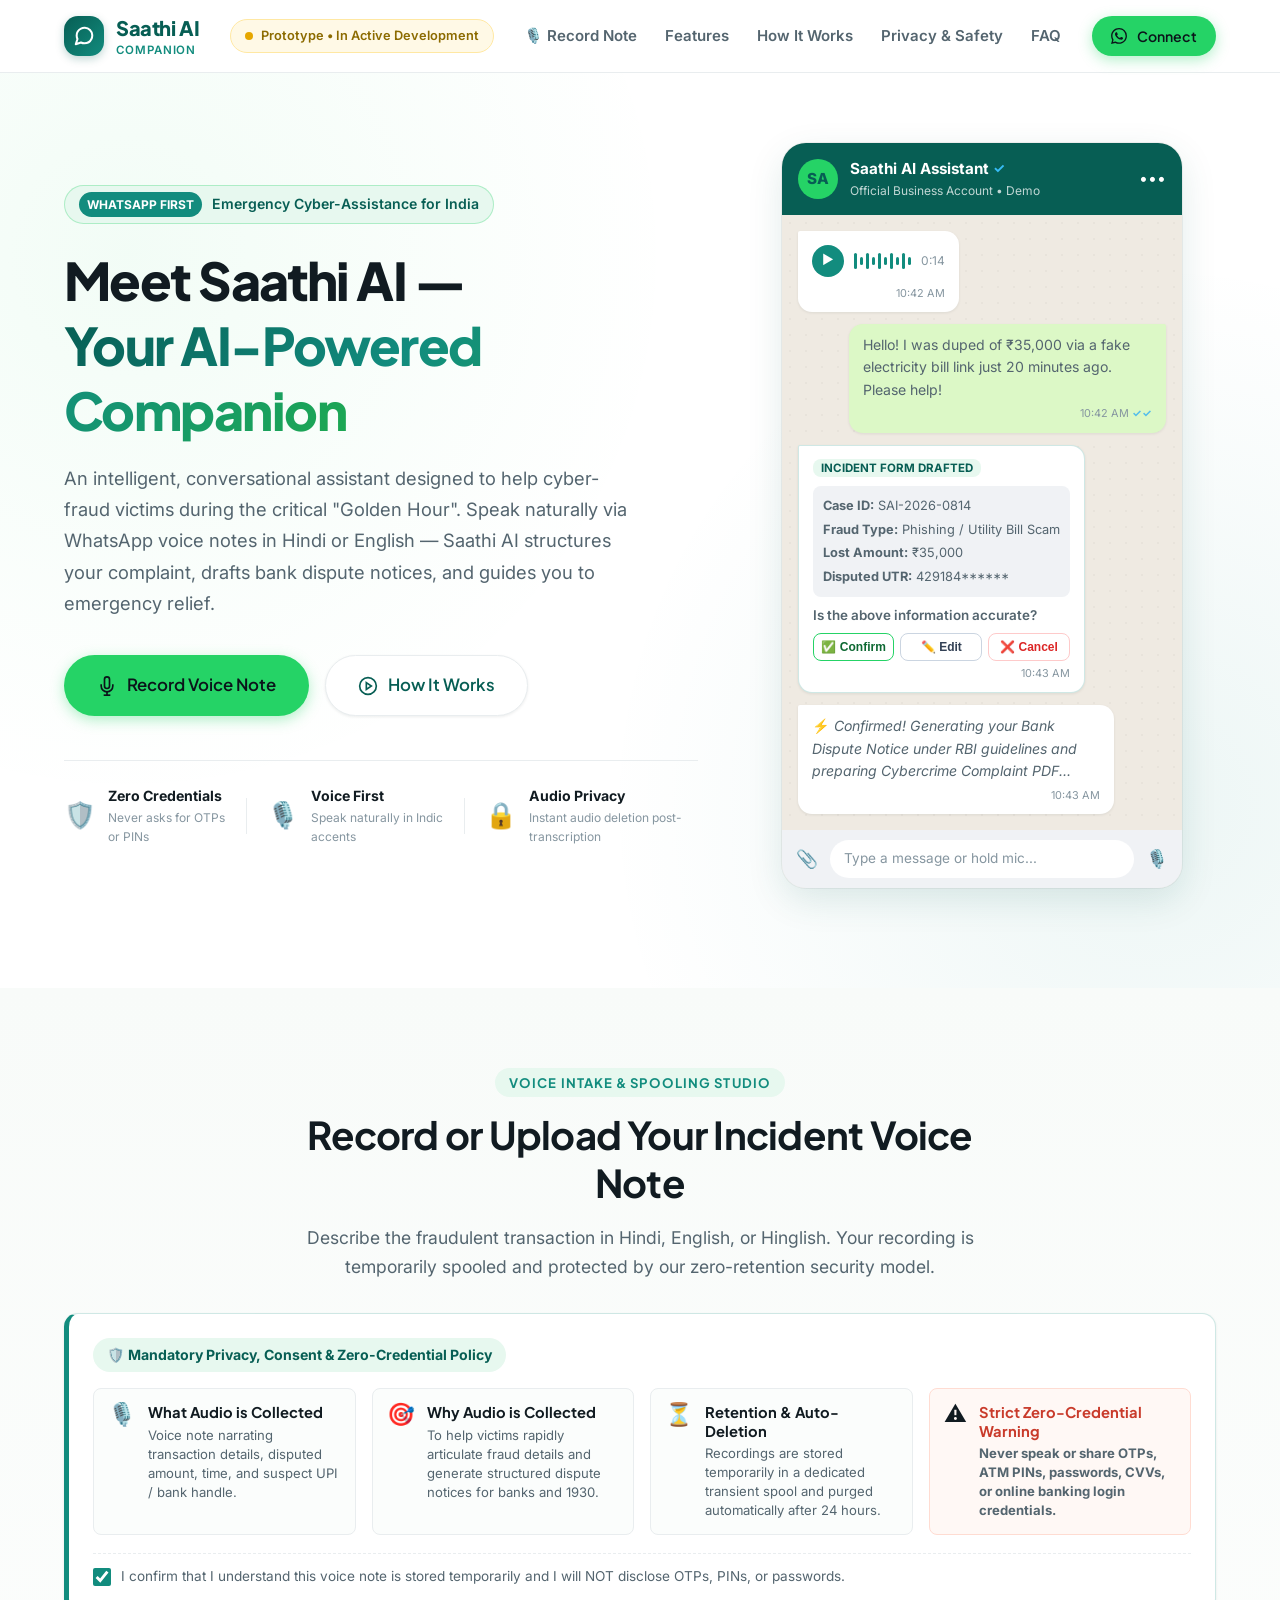
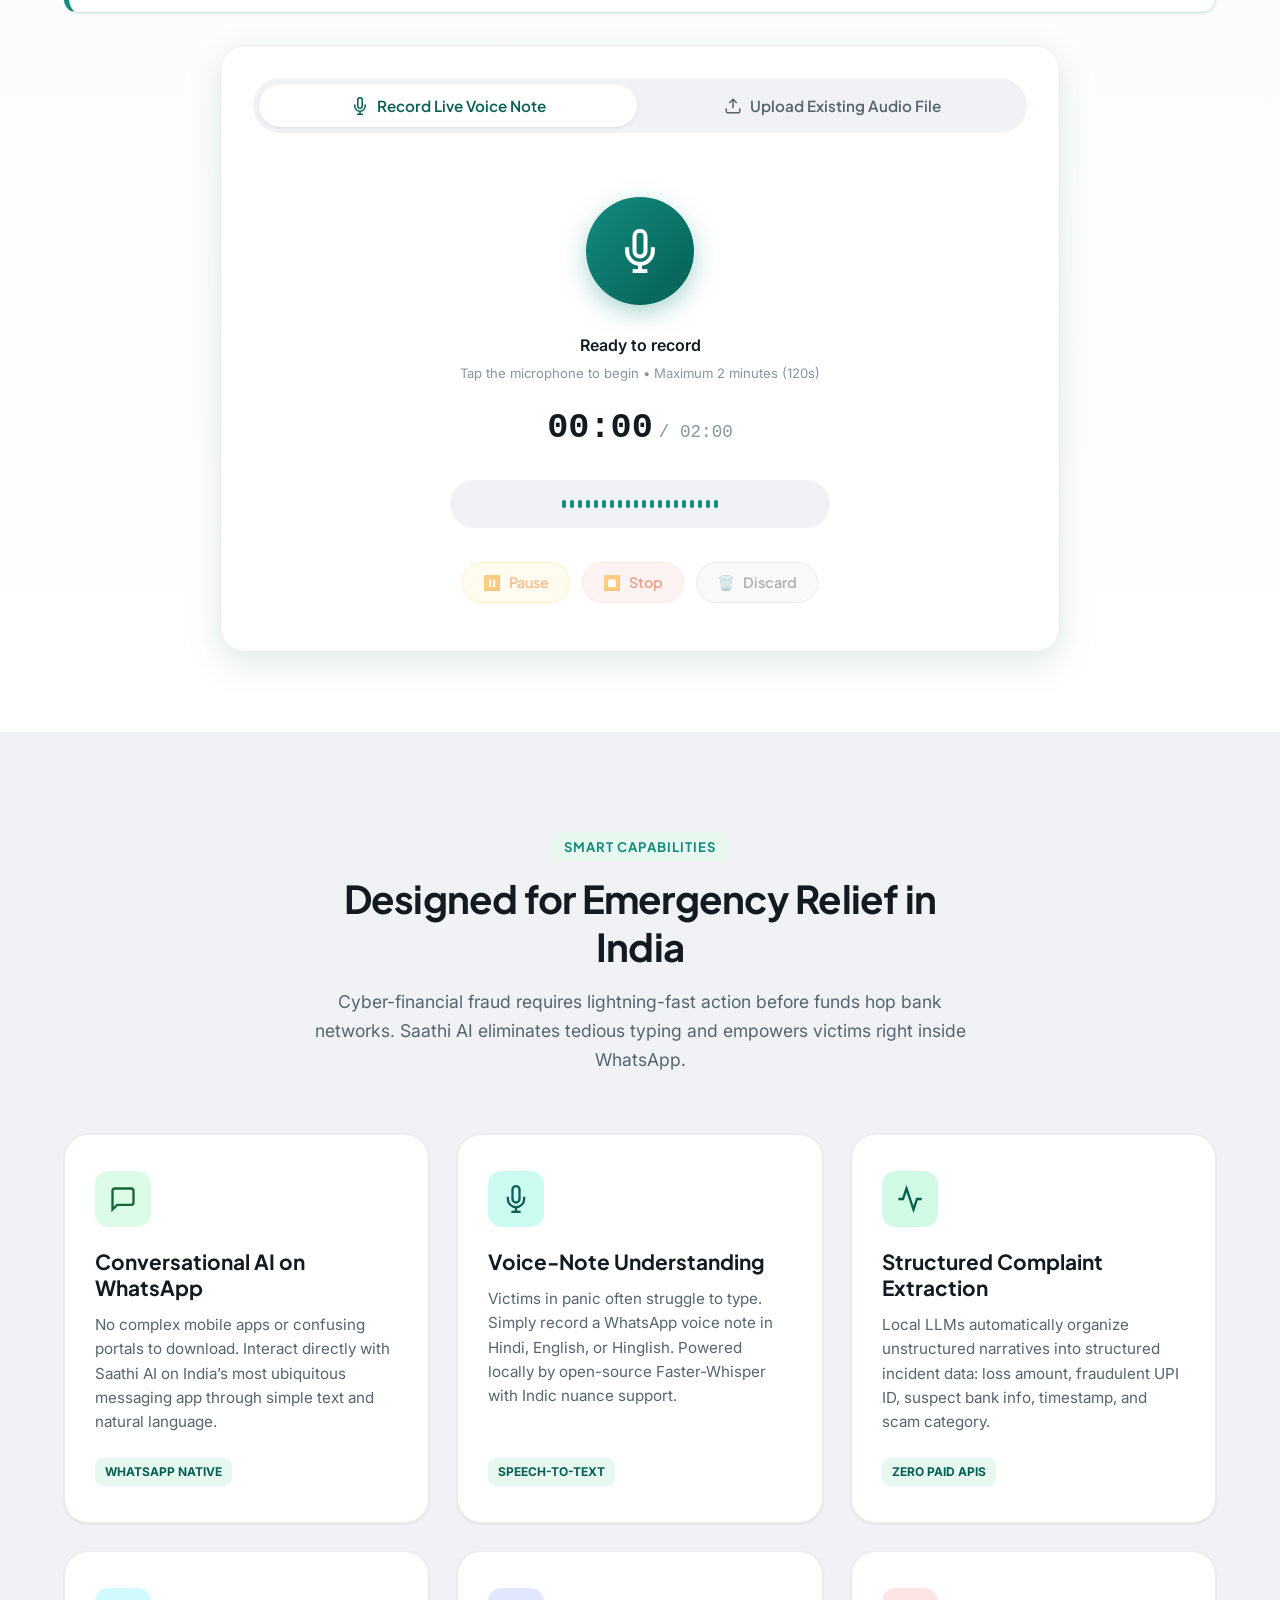
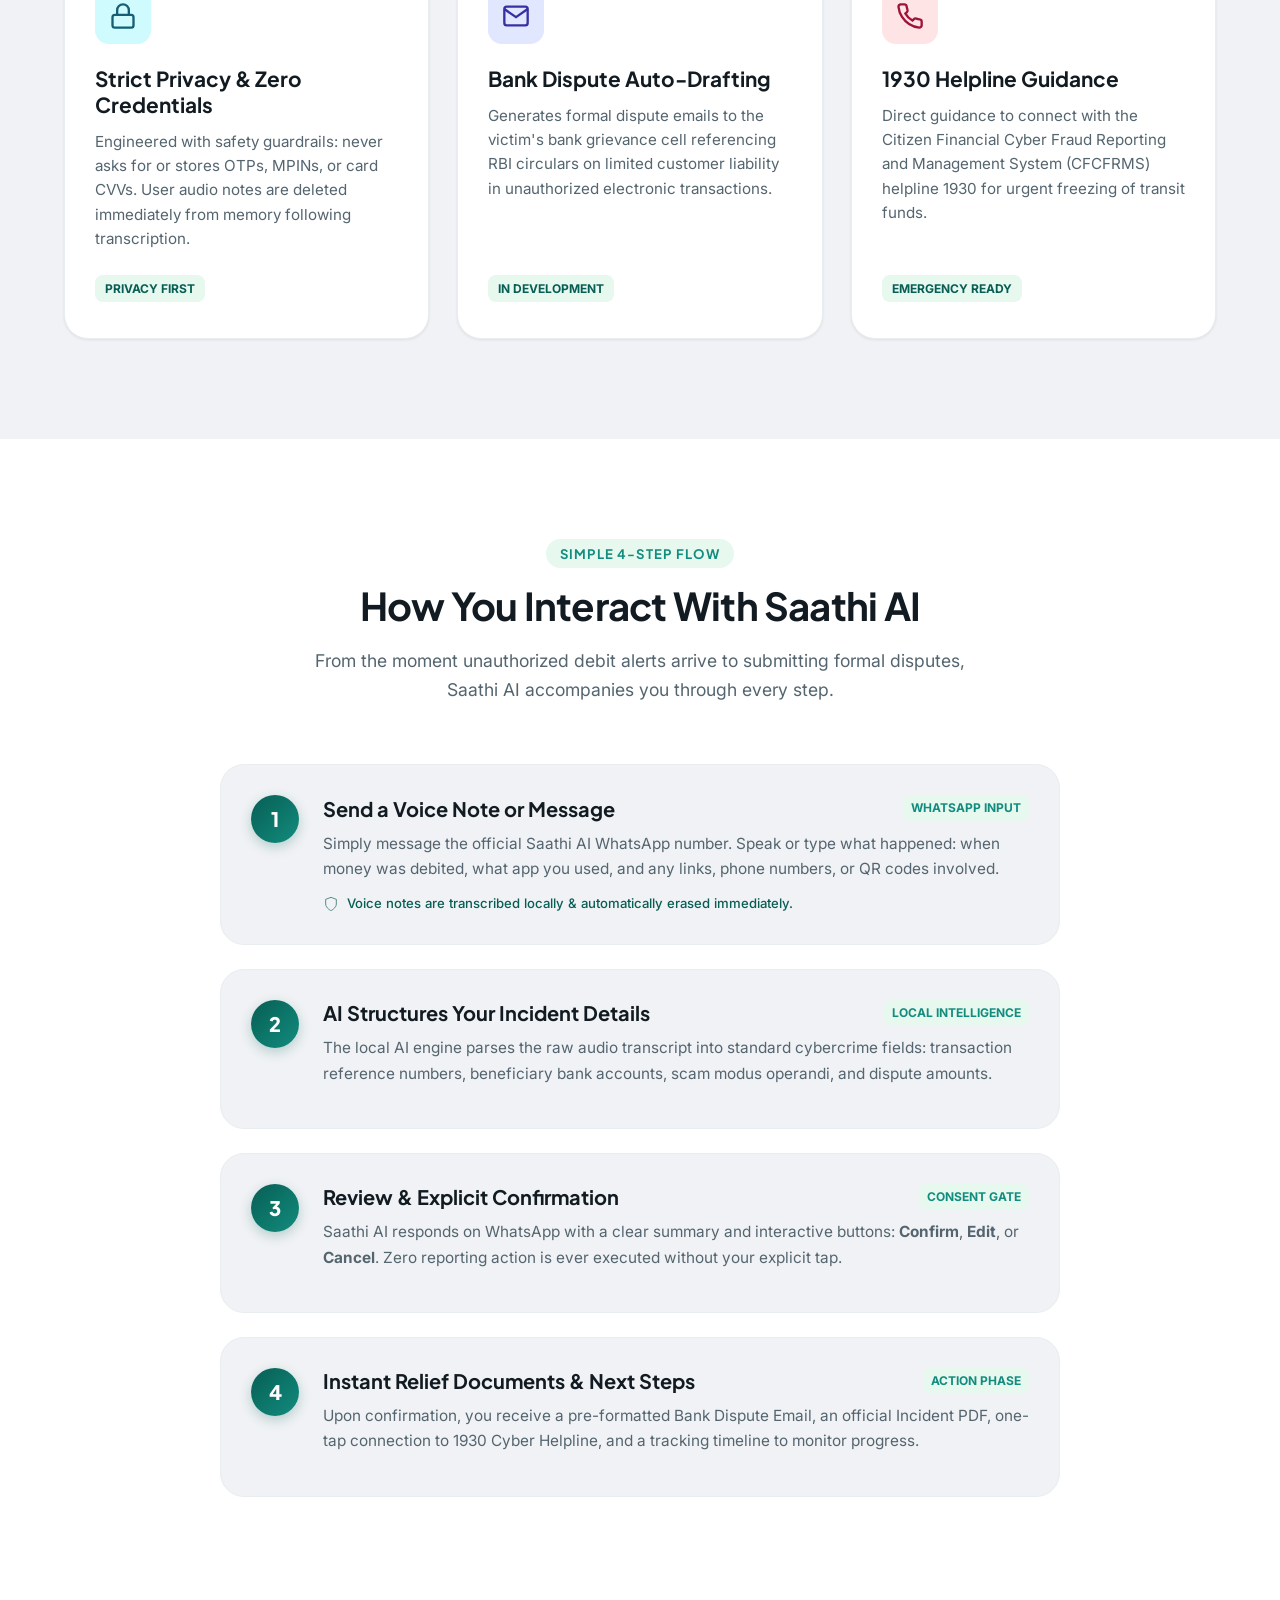
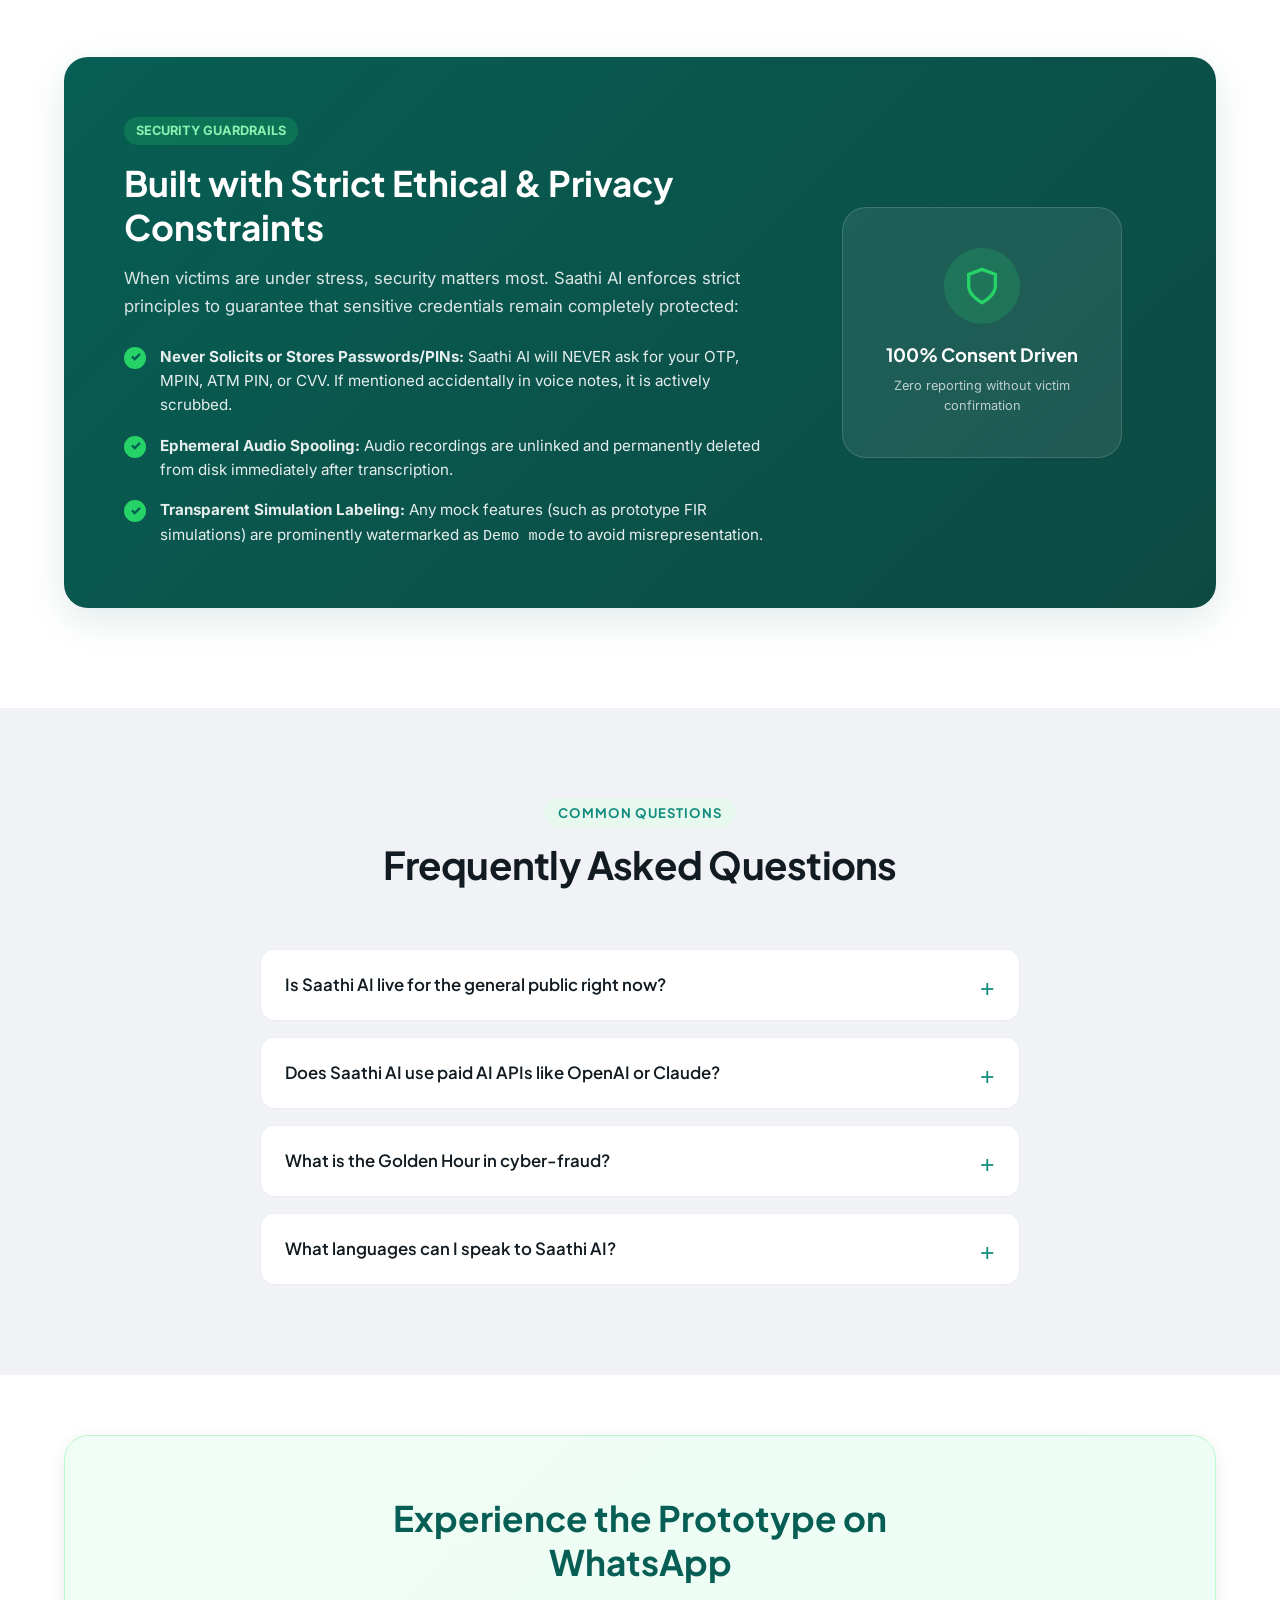
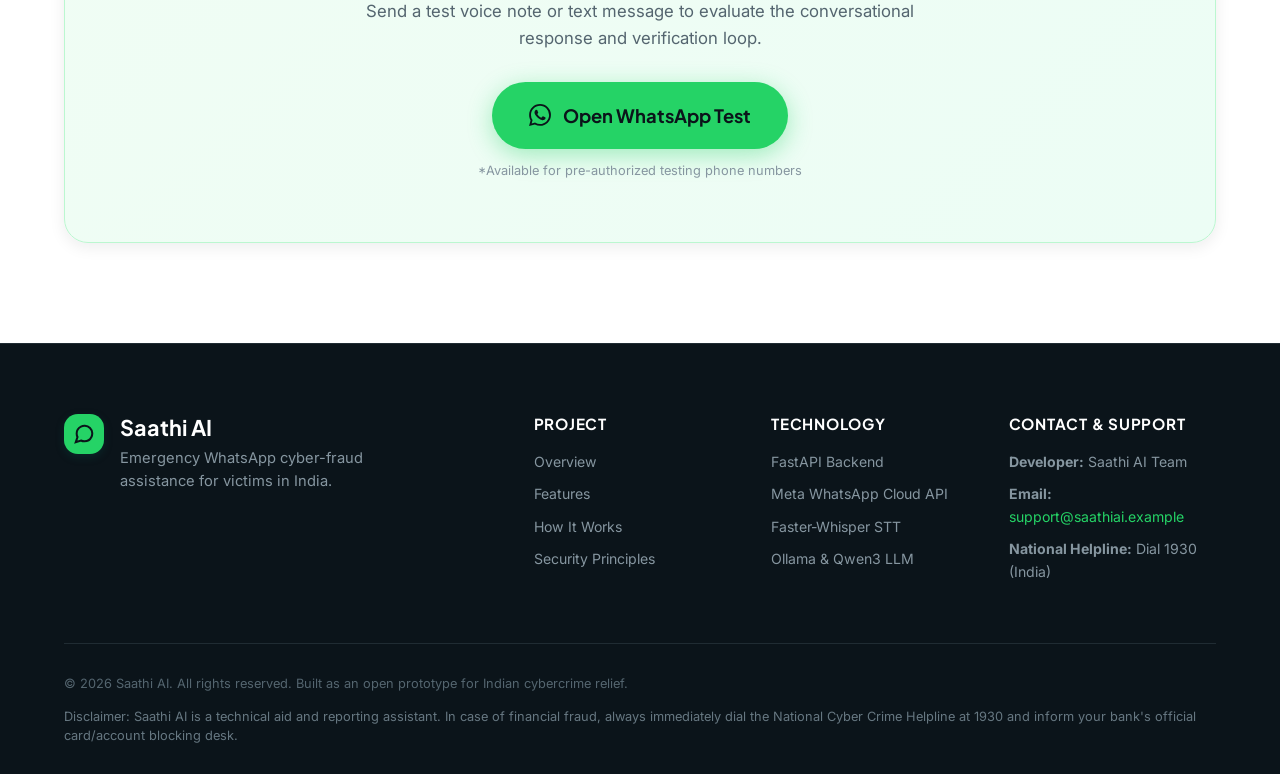
==== commit 1ec9b04a: "feat(phase-4-5): implement AI complaint extraction and review workflow (/c/[token]) - Phase 4: Local" ====
--- a/saathi-ai-landing/index.html
+++ b/saathi-ai-landing/index.html
@@ -453,8 +453,12 @@
                 <div class="step-circle">3</div>
                 <span class="step-label">Transcribing</span>
               </div>
+              <div class="step-item" id="step-extracting">
+                <div class="step-circle">4</div>
+                <span class="step-label">Extracting</span>
+              </div>
               <div class="step-item" id="step-completed">
-                <div class="step-circle">4</div>
+                <div class="step-circle">5</div>
                 <span class="step-label">Completed</span>
               </div>
             </div>
@@ -545,6 +549,106 @@
                 <button class="btn btn-secondary btn-sm btn-copy-translation" id="btn-copy-translation" type="button">
                   <span>📋 Copy Translation</span>
                 </button>
+              </div>
+            </div>
+
+            <!-- Phase 4: Validated Complaint Record Card -->
+            <div class="complaint-card" id="complaint-card" style="display: none;">
+              <div class="complaint-header">
+                <div class="complaint-header-left">
+                  <span class="complaint-icon">🛡️</span>
+                  <div>
+                    <h4>Official Incident Complaint Record</h4>
+                    <span class="complaint-subtitle">Structured extraction via local Qwen3 • Grounded in reported facts</span>
+                  </div>
+                </div>
+                <div class="complaint-header-right">
+                  <div class="ref-badge-wrapper">
+                    <span class="ref-badge" id="complaint-ref-badge">Ref: SAI-XXXXXX</span>
+                    <button class="btn-copy-ref" id="btn-copy-ref" type="button" title="Copy Reference Number">📋</button>
+                  </div>
+                  <span class="complaint-status-pill" id="complaint-status-pill">PENDING REVIEW</span>
+                </div>
+              </div>
+
+              <!-- Fallback Warning Banner if fallback summary was used -->
+              <div class="complaint-fallback-alert" id="complaint-fallback-alert" style="display: none;">
+                <span>⚠️ <strong>Fallback Summary Active:</strong> Model extraction timed out; safe deterministic fallback was generated. Please review all fields carefully.</span>
+              </div>
+
+              <!-- Structured Incident Details Grid -->
+              <div class="complaint-body">
+                <div class="complaint-grid">
+                  <div class="complaint-field-item">
+                    <span class="field-label">Incident Category</span>
+                    <span class="field-value" id="complaint-type">—</span>
+                  </div>
+                  <div class="complaint-field-item">
+                    <span class="field-label">Reported Entity / Bank</span>
+                    <span class="field-value" id="complaint-entity">—</span>
+                  </div>
+                  <div class="complaint-field-item">
+                    <span class="field-label">Reported Financial Loss</span>
+                    <span class="field-value highlight-loss" id="complaint-loss">—</span>
+                  </div>
+                  <div class="complaint-field-item">
+                    <span class="field-label">Suspected Scam</span>
+                    <span class="field-value" id="complaint-scam">—</span>
+                  </div>
+                  <div class="complaint-field-item">
+                    <span class="field-label">Incident Date</span>
+                    <span class="field-value" id="complaint-date">—</span>
+                  </div>
+                  <div class="complaint-field-item">
+                    <span class="field-label">Suspect Phone / Contact</span>
+                    <span class="field-value" id="complaint-phone">—</span>
+                  </div>
+                </div>
+
+                <div class="complaint-section-block">
+                  <h5>Incident Summary</h5>
+                  <div class="complaint-textbox" id="complaint-summary">—</div>
+                </div>
+
+                <div class="complaint-section-block">
+                  <h5>Detailed Complaint Narrative</h5>
+                  <div class="complaint-textbox narrative-box" id="complaint-description">—</div>
+                </div>
+
+                <div class="complaint-section-block" id="complaint-evidence-block" style="display: none;">
+                  <h5>Reported Evidence / Identifiers</h5>
+                  <div class="complaint-textbox" id="complaint-evidence">—</div>
+                </div>
+
+                <!-- Audit History Timeline -->
+                <div class="complaint-section-block" id="complaint-history-section">
+                  <h5>Status Audit History</h5>
+                  <div class="complaint-history-list" id="complaint-history-list">
+                    <!-- Events populated dynamically -->
+                  </div>
+                </div>
+              </div>
+
+              <div class="complaint-footer">
+                <div class="complaint-meta-note">
+                  <span id="complaint-security-note">🔒 Sensitive credentials ([REDACTED]) sanitized • 24h Expiring Access Token</span>
+                </div>
+                <div class="complaint-actions-row">
+                  <a class="btn btn-primary btn-sm btn-open-review" id="btn-open-review" href="#" style="text-decoration: none; display: inline-flex; align-items: center; gap: 6px;">
+                    <span>📝 Open Review & Edit Page (/c)</span>
+                  </a>
+                  <button class="btn btn-secondary btn-sm" id="btn-reextract-complaint" type="button" title="Re-extract complaint from transcript">
+                    <span>🔄 Re-extract</span>
+                  </button>
+                  <button class="btn btn-primary btn-sm btn-confirm-complaint" id="btn-confirm-complaint" type="button">
+                    <span>✅ Confirm & Submit Complaint</span>
+                  </button>
+                </div>
+              </div>
+
+              <!-- Confirmation Success Alert -->
+              <div class="complaint-confirmed-banner" id="complaint-confirmed-banner" style="display: none;">
+                <span>✅ <strong>Complaint Verified & Confirmed!</strong> Your report is registered under RBI dispute guidelines.</span>
               </div>
             </div>
 
--- a/saathi-ai-landing/styles.css
+++ b/saathi-ai-landing/styles.css
@@ -2377,9 +2377,293 @@
   
   .btn-copy-translation,
   .btn-translate {
+/* ==========================================================================
+   Phase 4: Official Incident Complaint Record Card Styles
+   ========================================================================== */
+
+.complaint-card {
+  margin-top: 24px;
+  background: linear-gradient(180deg, #ffffff 0%, #fbfcfe 100%);
+  border: 1.5px solid #e2e8f0;
+  border-left: 5px solid #0f766e;
+  border-radius: var(--radius-md);
+  padding: 24px;
+  box-shadow: 0 4px 20px -2px rgba(15, 23, 42, 0.06);
+  animation: fadeIn 0.4s ease-out;
+}
+
+.complaint-header {
+  display: flex;
+  align-items: center;
+  justify-content: space-between;
+  flex-wrap: wrap;
+  gap: 16px;
+  padding-bottom: 18px;
+  border-bottom: 1px solid #f1f5f9;
+}
+
+.complaint-header-left {
+  display: flex;
+  align-items: center;
+  gap: 12px;
+}
+
+.complaint-icon {
+  font-size: 1.8rem;
+  background: #f0fdfa;
+  border: 1px solid #ccfbf1;
+  border-radius: 10px;
+  width: 44px;
+  height: 44px;
+  display: flex;
+  align-items: center;
+  justify-content: center;
+}
+
+.complaint-header-left h4 {
+  font-size: 1.15rem;
+  font-weight: 700;
+  color: #0f172a;
+  margin: 0;
+  font-family: var(--font-heading);
+}
+
+.complaint-subtitle {
+  font-size: 0.8rem;
+  color: #64748b;
+  display: block;
+  margin-top: 2px;
+}
+
+.complaint-header-right {
+  display: flex;
+  align-items: center;
+  gap: 10px;
+  flex-wrap: wrap;
+}
+
+.ref-badge-wrapper {
+  display: inline-flex;
+  align-items: center;
+  background: #0f172a;
+  color: #ffffff;
+  padding: 4px 10px;
+  border-radius: 6px;
+  font-family: 'SF Mono', Consolas, monospace;
+  font-size: 0.88rem;
+  font-weight: 600;
+  letter-spacing: 0.5px;
+}
+
+.btn-copy-ref {
+  background: none;
+  border: none;
+  color: #94a3b8;
+  cursor: pointer;
+  margin-left: 6px;
+  font-size: 0.95rem;
+  padding: 0 2px;
+  transition: color 0.2s;
+}
+
+.btn-copy-ref:hover {
+  color: #ffffff;
+}
+
+.complaint-status-pill {
+  padding: 5px 12px;
+  font-size: 0.78rem;
+  font-weight: 700;
+  text-transform: uppercase;
+  border-radius: 20px;
+  letter-spacing: 0.5px;
+  background: #fef3c7;
+  color: #92400e;
+  border: 1px solid #fde68a;
+}
+
+.complaint-status-pill.confirmed {
+  background: #dcfce7;
+  color: #166534;
+  border-color: #bbf7d0;
+}
+
+.complaint-fallback-alert {
+  margin: 16px 0;
+  padding: 12px 16px;
+  background: #fffbeb;
+  border: 1px solid #fde68a;
+  border-radius: 8px;
+  color: #92400e;
+  font-size: 0.88rem;
+  display: flex;
+  align-items: center;
+  gap: 8px;
+}
+
+.complaint-body {
+  padding: 18px 0 8px;
+}
+
+.complaint-grid {
+  display: grid;
+  grid-template-columns: repeat(auto-fit, minmax(200px, 1fr));
+  gap: 14px;
+  margin-bottom: 20px;
+}
+
+.complaint-field-item {
+  background: #f8fafc;
+  border: 1px solid #e2e8f0;
+  border-radius: 8px;
+  padding: 12px 14px;
+  display: flex;
+  flex-direction: column;
+  gap: 4px;
+}
+
+.field-label {
+  font-size: 0.75rem;
+  font-weight: 600;
+  text-transform: uppercase;
+  letter-spacing: 0.4px;
+  color: #64748b;
+}
+
+.field-value {
+  font-size: 0.95rem;
+  font-weight: 600;
+  color: #1e293b;
+}
+
+.highlight-loss {
+  color: #b91c1c;
+  font-size: 1.05rem;
+  font-weight: 700;
+}
+
+.complaint-section-block {
+  margin-bottom: 16px;
+}
+
+.complaint-section-block h5 {
+  font-size: 0.88rem;
+  font-weight: 700;
+  color: #334155;
+  margin-bottom: 6px;
+  text-transform: uppercase;
+  letter-spacing: 0.4px;
+}
+
+.complaint-textbox {
+  background: #ffffff;
+  border: 1px solid #e2e8f0;
+  border-radius: 8px;
+  padding: 14px 16px;
+  font-size: 0.95rem;
+  line-height: 1.7;
+  color: #1e293b;
+  word-break: break-word;
+}
+
+.narrative-box {
+  background: #fdfdfd;
+  border-left: 3px solid #0f766e;
+}
+
+.complaint-history-list {
+  background: #f8fafc;
+  border: 1px solid #e2e8f0;
+  border-radius: 8px;
+  padding: 10px 14px;
+  font-size: 0.85rem;
+  color: #475569;
+}
+
+.complaint-history-item {
+  padding: 6px 0;
+  border-bottom: 1px dashed #e2e8f0;
+  display: flex;
+  align-items: center;
+  justify-content: space-between;
+  flex-wrap: wrap;
+  gap: 8px;
+}
+
+.complaint-history-item:last-child {
+  border-bottom: none;
+}
+
+.complaint-footer {
+  display: flex;
+  align-items: center;
+  justify-content: space-between;
+  flex-wrap: wrap;
+  gap: 14px;
+  padding-top: 18px;
+  border-top: 1px solid #f1f5f9;
+}
+
+.complaint-meta-note {
+  font-size: 0.8rem;
+  color: #64748b;
+}
+
+.complaint-actions-row {
+  display: flex;
+  align-items: center;
+  gap: 10px;
+  flex-wrap: wrap;
+}
+
+.btn-confirm-complaint {
+  background: #0f766e;
+  border-color: #0f766e;
+  color: #ffffff;
+  font-weight: 600;
+  transition: all 0.2s;
+}
+
+.btn-confirm-complaint:hover {
+  background: #115e59;
+  border-color: #115e59;
+}
+
+.btn-confirm-complaint:disabled {
+  opacity: 0.6;
+  cursor: not-allowed;
+}
+
+.complaint-confirmed-banner {
+  margin-top: 16px;
+  padding: 14px 18px;
+  background: #ecfdf5;
+  border: 1px solid #a7f3d0;
+  border-radius: 8px;
+  color: #065f46;
+  font-size: 0.92rem;
+  display: flex;
+  align-items: center;
+  gap: 10px;
+}
+
+@media (max-width: 600px) {
+  .complaint-card {
+    padding: 18px 14px;
+  }
+  .complaint-grid {
+    grid-template-columns: 1fr;
+  }
+  .complaint-footer {
+    flex-direction: column;
+    align-items: stretch;
+  }
+  .complaint-actions-row {
+    flex-direction: column;
+  }
+  .complaint-actions-row button {
     width: 100%;
-    justify-content: center;
-  }
-}
-
-
+  }
+}
+
+
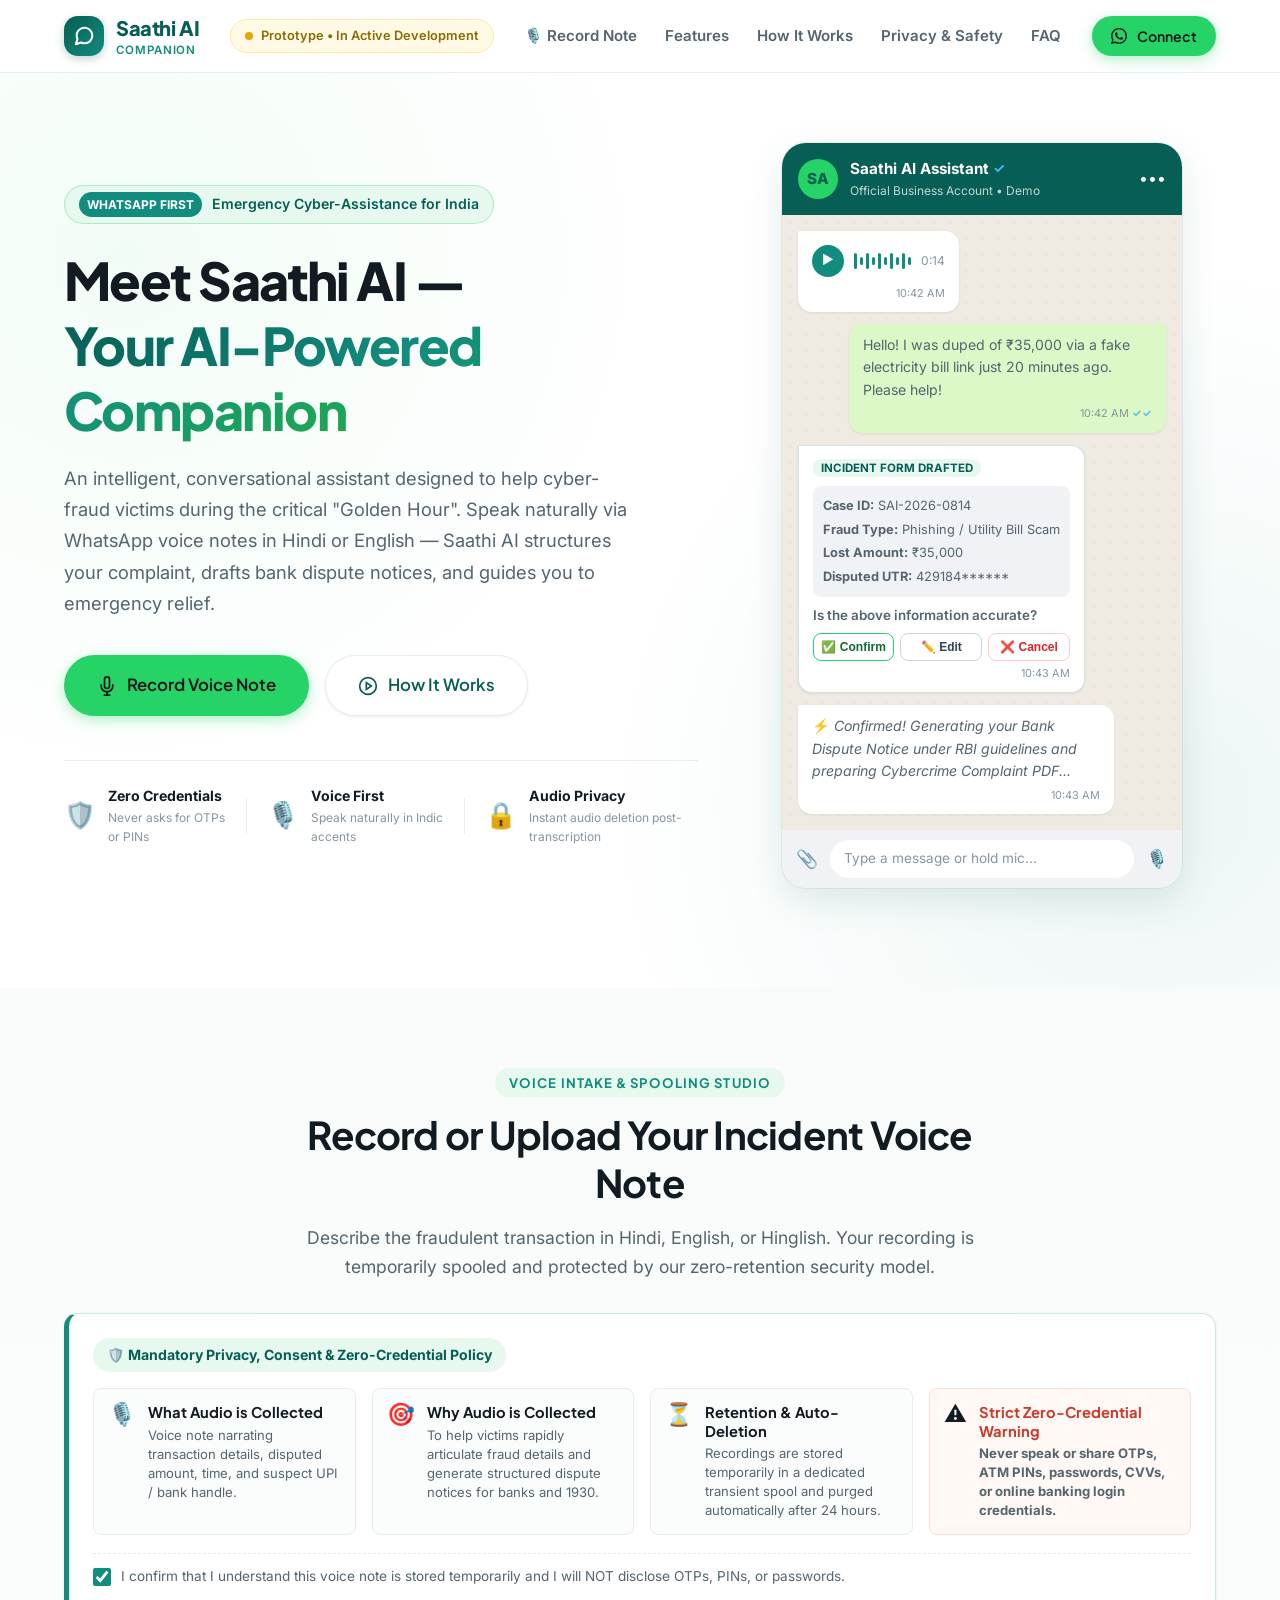
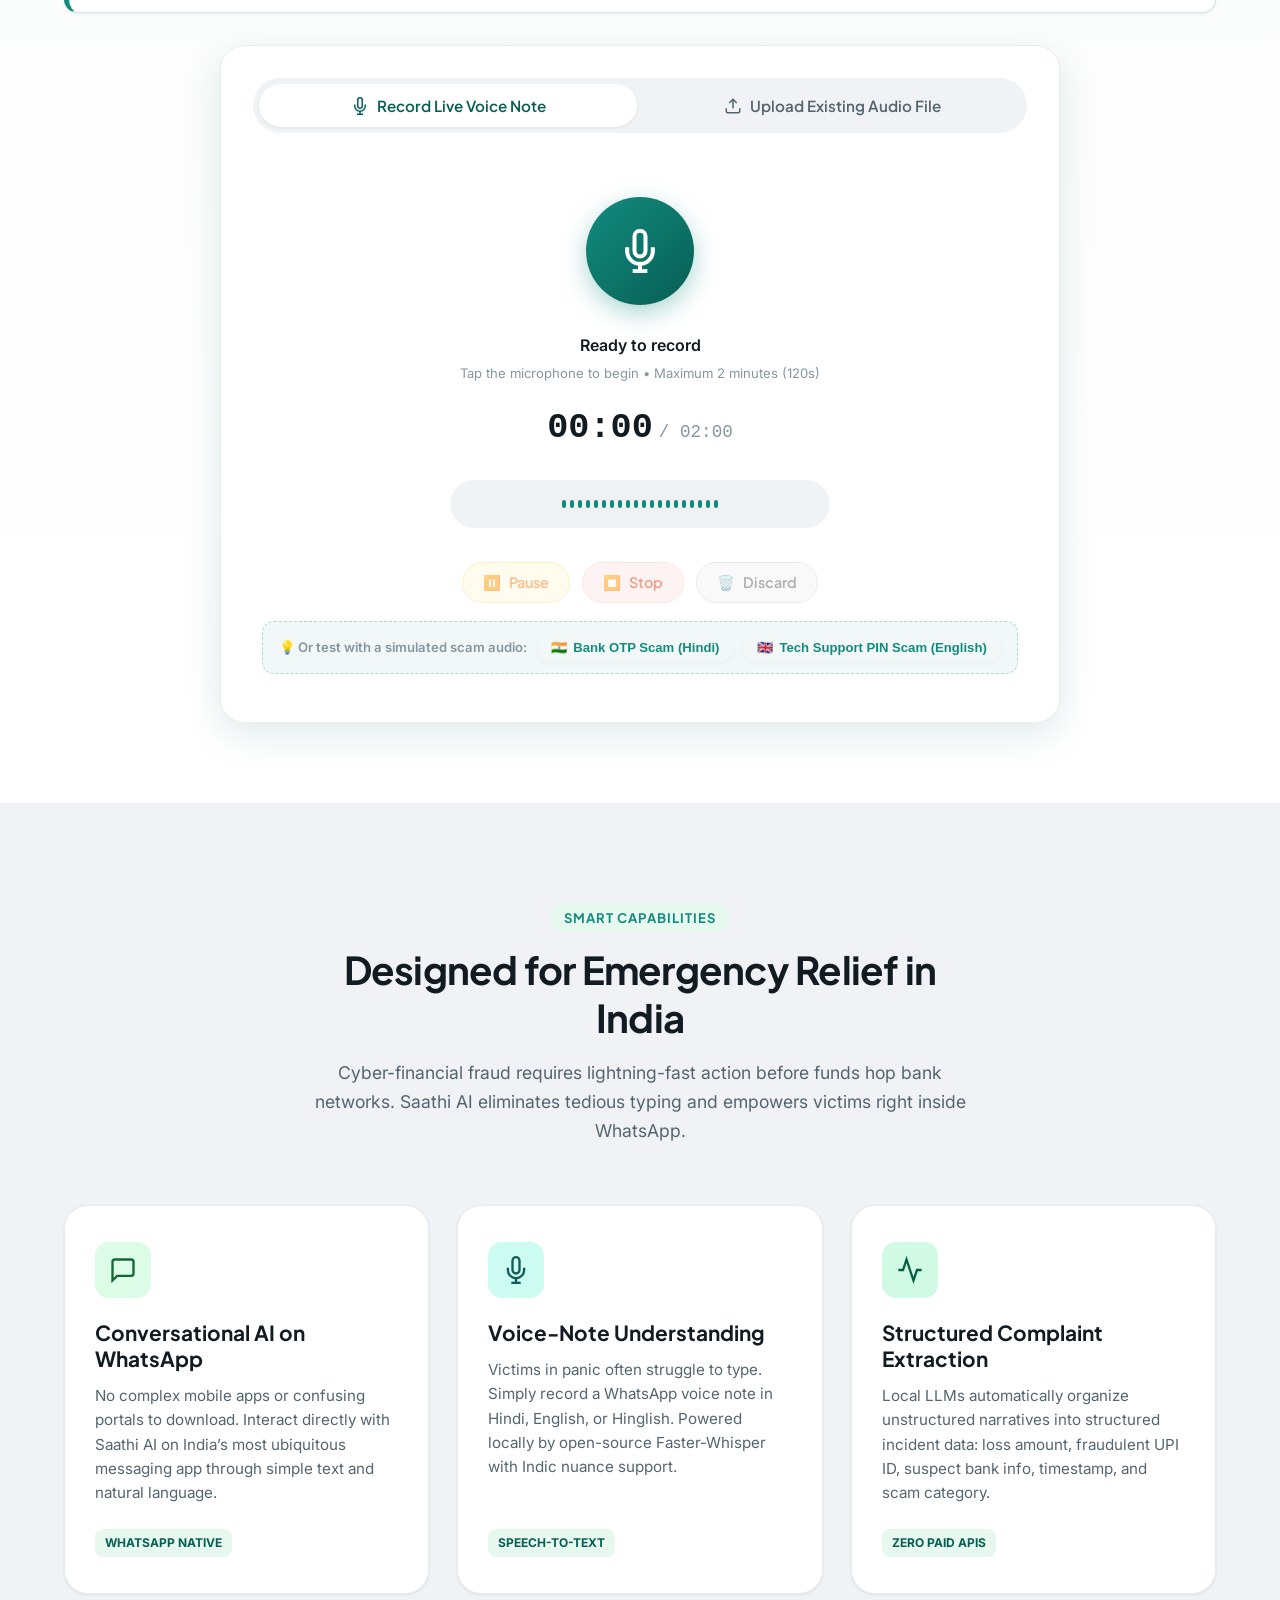
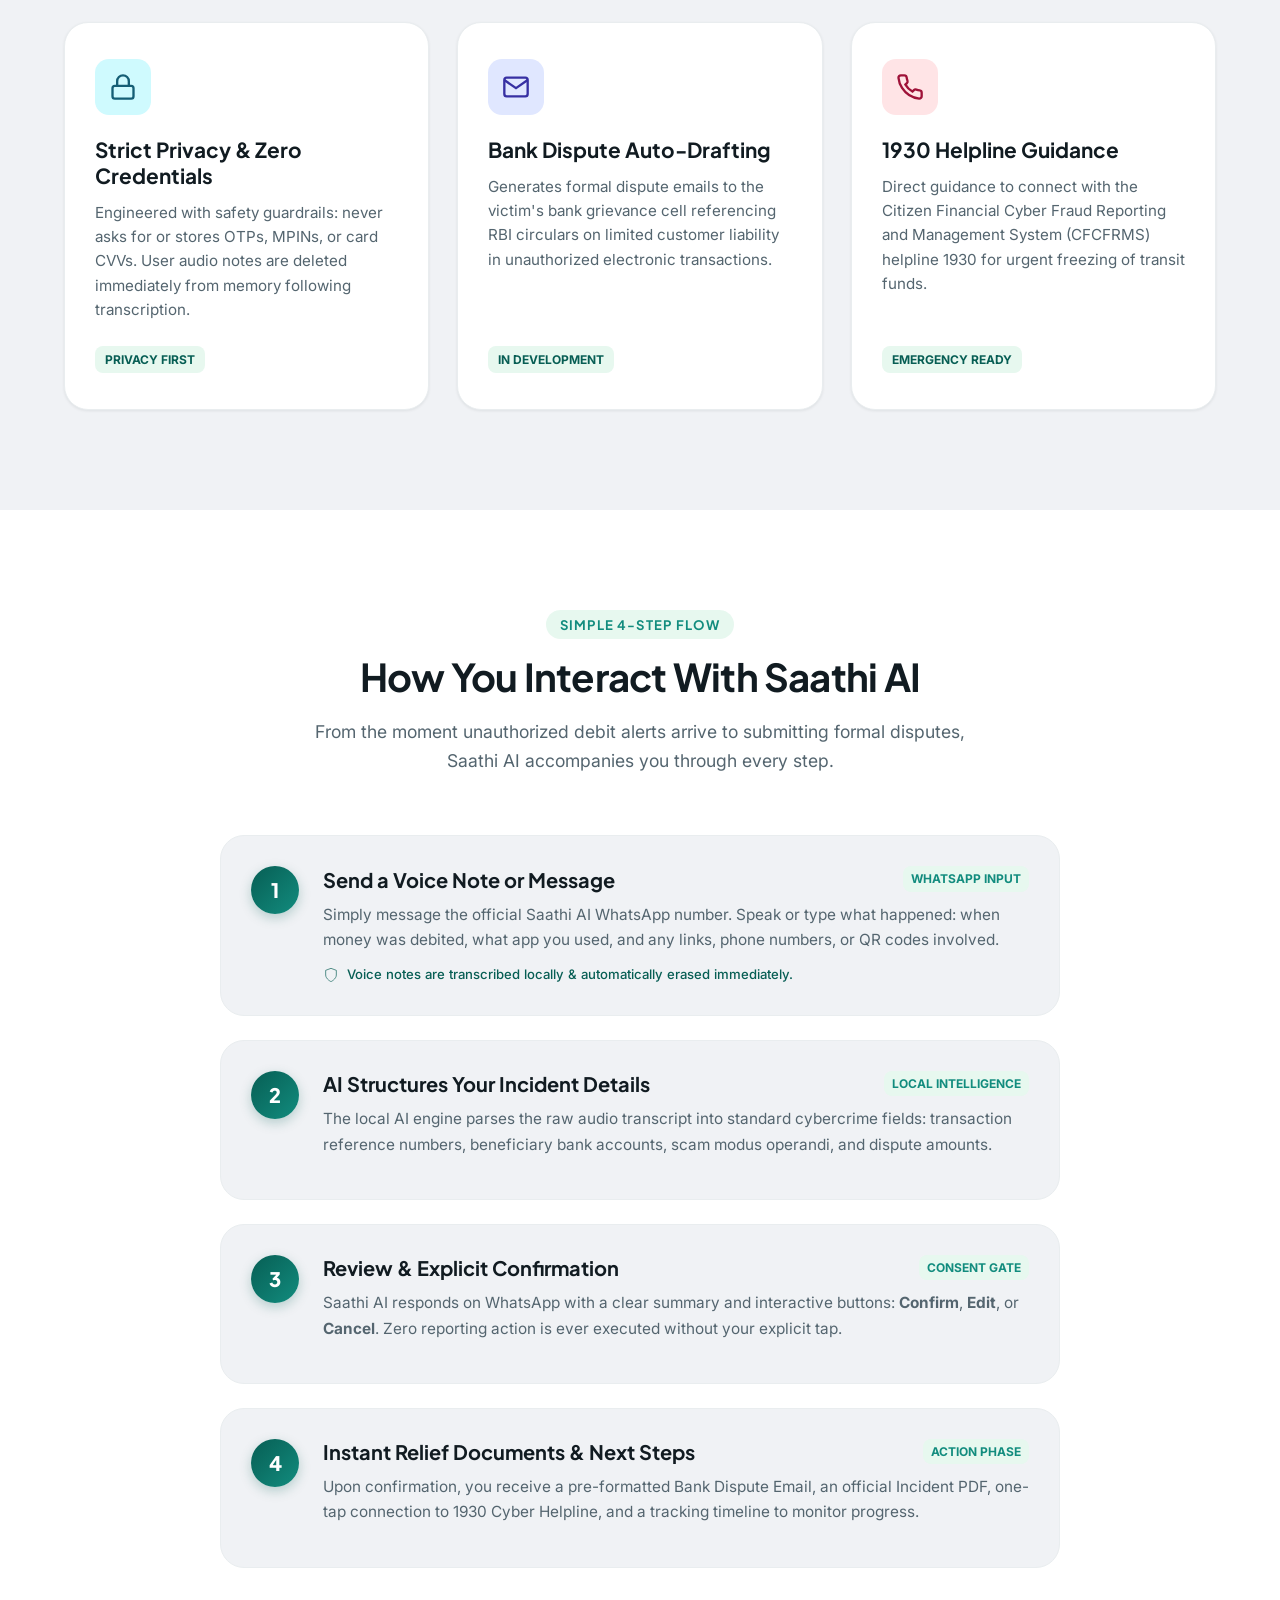
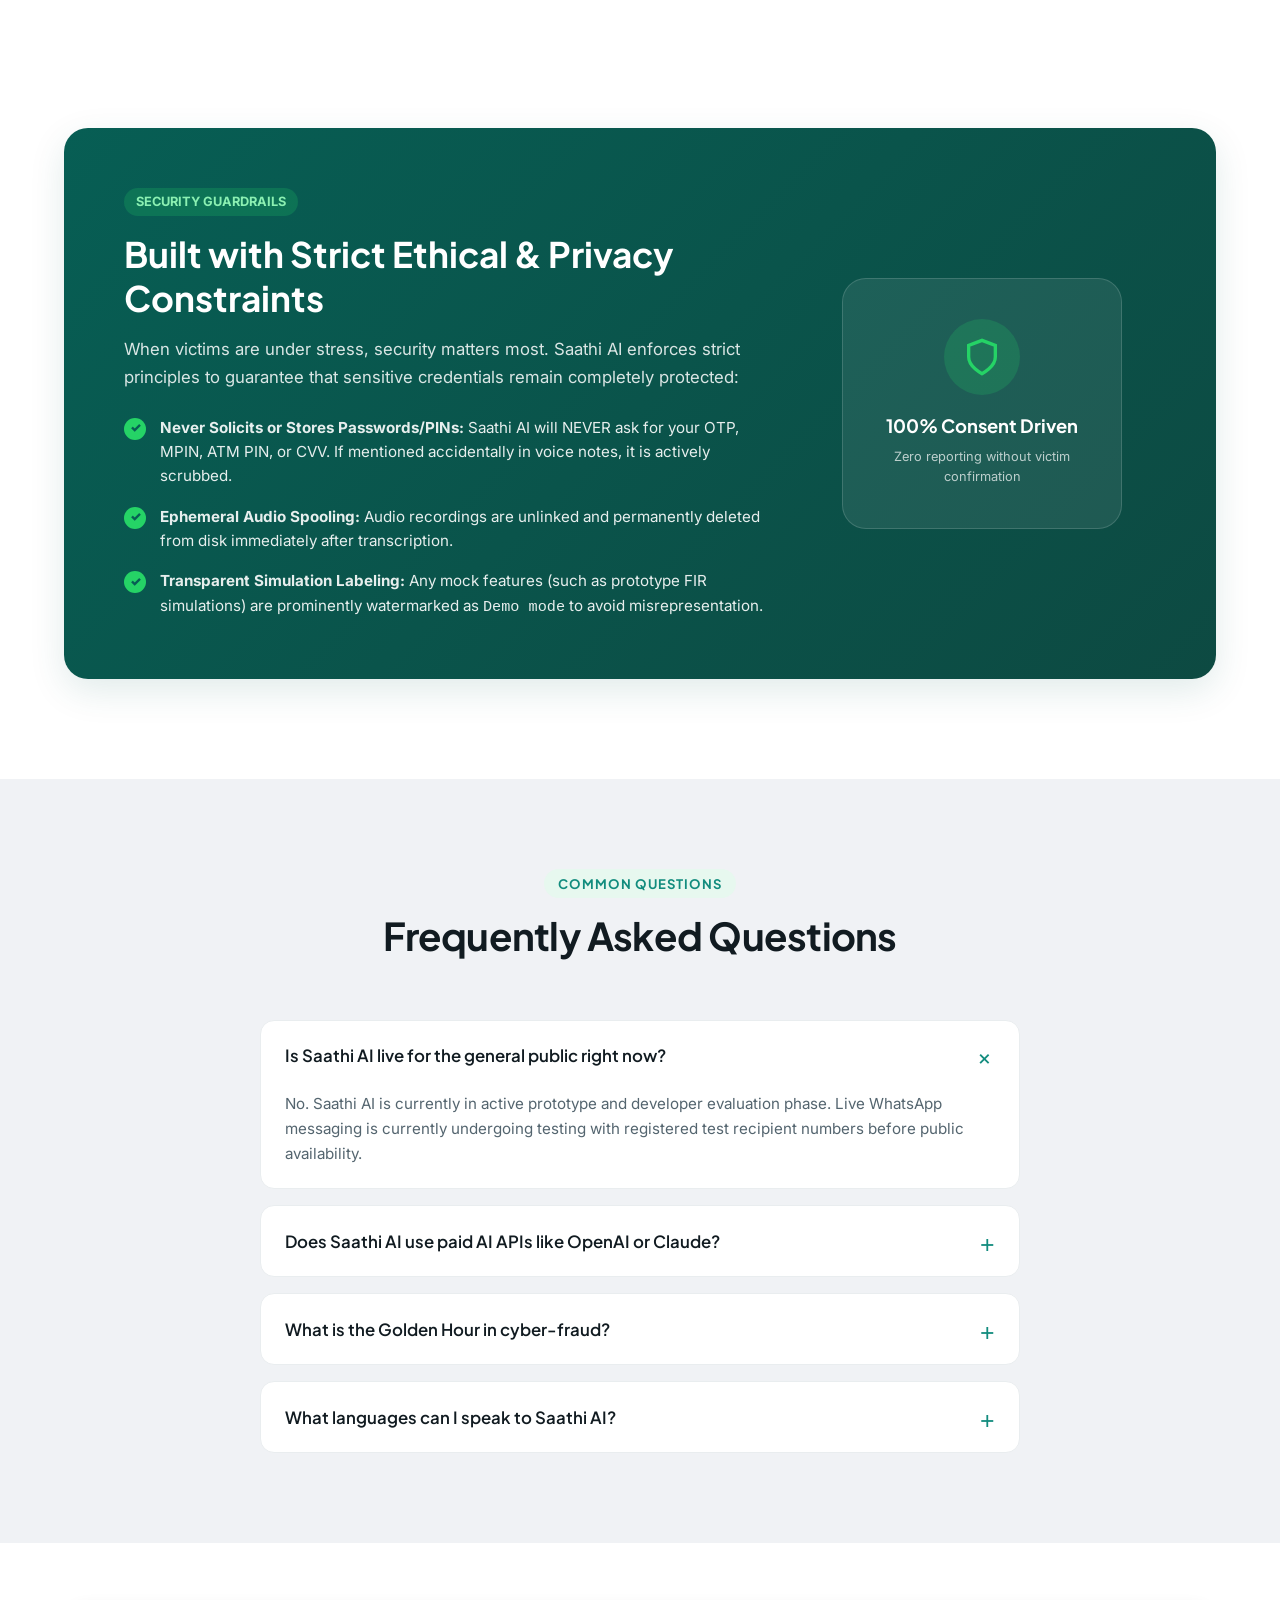
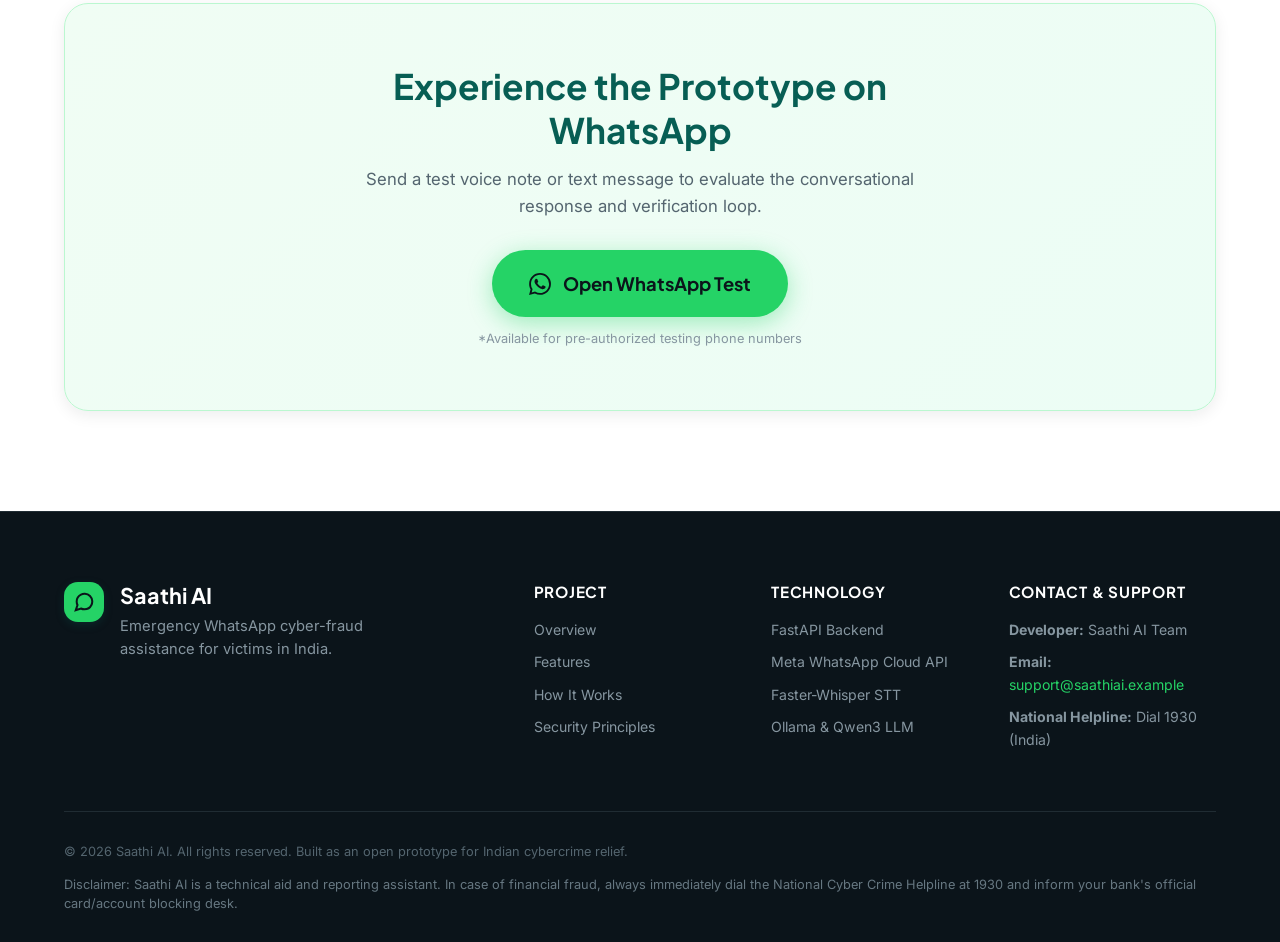
==== commit 3272f094: "fix(audio): resolve mic recording button, optimize transcription and extraction speed - Fix syntax e" ====
--- a/saathi-ai-landing/index.html
+++ b/saathi-ai-landing/index.html
@@ -340,6 +340,19 @@
                 <button class="ctrl-btn btn-ctrl-delete" id="btn-delete-record" type="button" disabled>
                   <span>🗑️</span>
                   <span>Discard</span>
+                </button>
+              </div>
+
+              <!-- Quick Sample Audio Testing (Instant 1-Click Demo) -->
+              <div class="sample-audio-shortcuts" id="sample-audio-shortcuts">
+                <span class="sample-shortcuts-label">💡 Or test with a simulated scam audio:</span>
+                <button type="button" class="btn-sample-shortcut" id="btn-sample-hindi" data-sample="sample1_bank_otp_hindi.wav">
+                  <span>🇮🇳</span>
+                  <span>Bank OTP Scam (Hindi)</span>
+                </button>
+                <button type="button" class="btn-sample-shortcut" id="btn-sample-english" data-sample="sample5_customer_support_pin_english.wav">
+                  <span>🇬🇧</span>
+                  <span>Tech Support PIN Scam (English)</span>
                 </button>
               </div>
 
@@ -1034,6 +1047,6 @@
     </div>
   </footer>
 
-  <script src="script.js"></script>
+  <script src="script.js?v=2"></script>
 </body>
 </html>
--- a/saathi-ai-landing/styles.css
+++ b/saathi-ai-landing/styles.css
@@ -1513,6 +1513,67 @@
   box-shadow: 0 8px 28px rgba(245, 124, 0, 0.4);
 }
 
+.big-record-btn.requesting {
+  background: linear-gradient(135deg, #0288d1 0%, #01579b 100%);
+  box-shadow: 0 8px 28px rgba(2, 136, 209, 0.5);
+  animation: pulseRecording 0.8s infinite;
+  cursor: wait;
+}
+
+.big-record-btn.highlight-pulse {
+  animation: ctaPulse 1.2s 2 ease-in-out;
+}
+
+@keyframes ctaPulse {
+  0% { transform: scale(1); box-shadow: 0 8px 24px rgba(18, 140, 126, 0.35); }
+  50% { transform: scale(1.15); box-shadow: 0 0 35px rgba(37, 211, 102, 0.8); }
+  100% { transform: scale(1); box-shadow: 0 8px 24px rgba(18, 140, 126, 0.35); }
+}
+
+.sample-audio-shortcuts {
+  margin-top: 18px;
+  padding: 12px 16px;
+  background: rgba(18, 140, 126, 0.06);
+  border: 1px dashed rgba(18, 140, 126, 0.3);
+  border-radius: 12px;
+  display: flex;
+  flex-wrap: wrap;
+  align-items: center;
+  justify-content: center;
+  gap: 10px;
+}
+
+.sample-shortcuts-label {
+  font-size: 0.82rem;
+  font-weight: 600;
+  color: var(--text-muted);
+}
+
+.btn-sample-shortcut {
+  background: var(--surface);
+  border: 1px solid var(--border-color);
+  border-radius: 20px;
+  padding: 6px 14px;
+  font-size: 0.82rem;
+  font-weight: 600;
+  color: var(--wa-primary);
+  cursor: pointer;
+  display: inline-flex;
+  align-items: center;
+  gap: 6px;
+  transition: all 0.2s ease;
+  box-shadow: 0 2px 6px rgba(0, 0, 0, 0.04);
+}
+
+.btn-sample-shortcut:hover {
+  background: var(--wa-primary);
+  color: white;
+  border-color: var(--wa-primary);
+  transform: translateY(-1px);
+  box-shadow: 0 4px 10px rgba(18, 140, 126, 0.2);
+}
+
+
 .record-pulse-ring {
   position: absolute;
   top: -12px;
